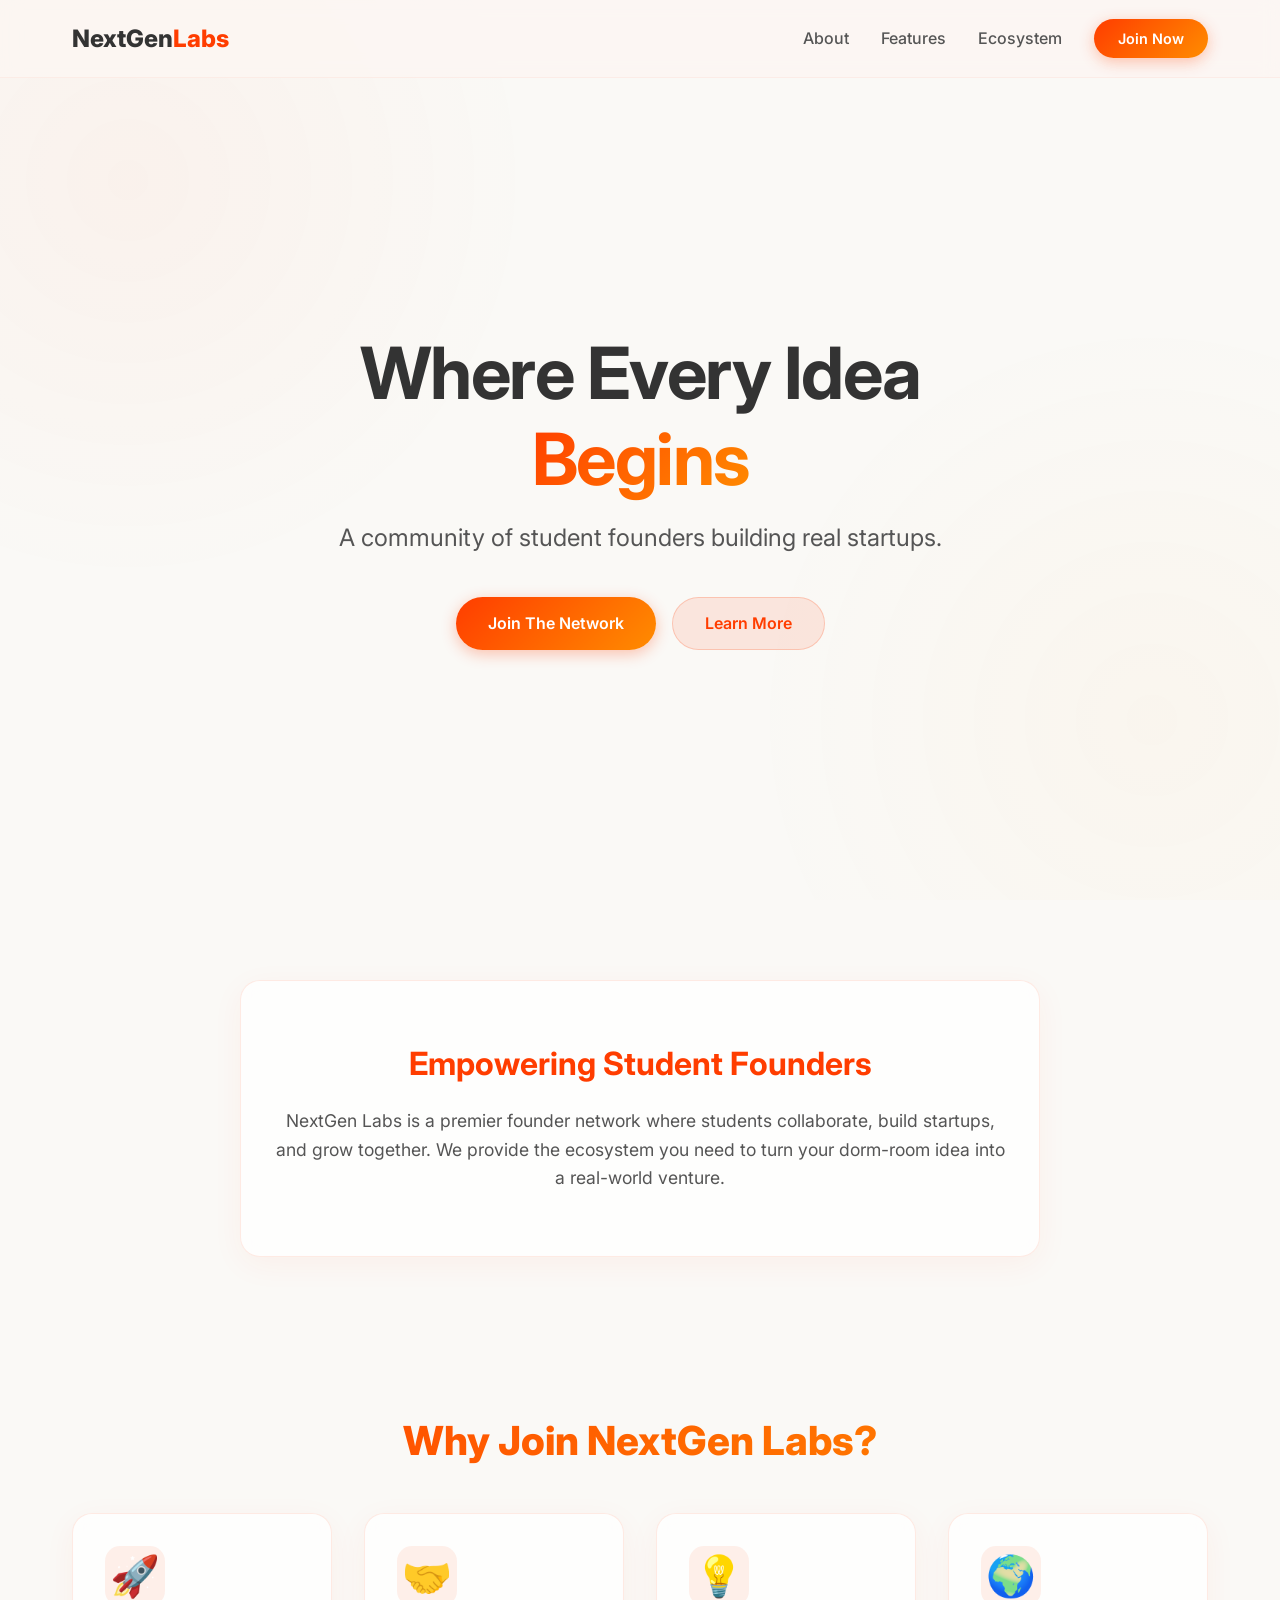
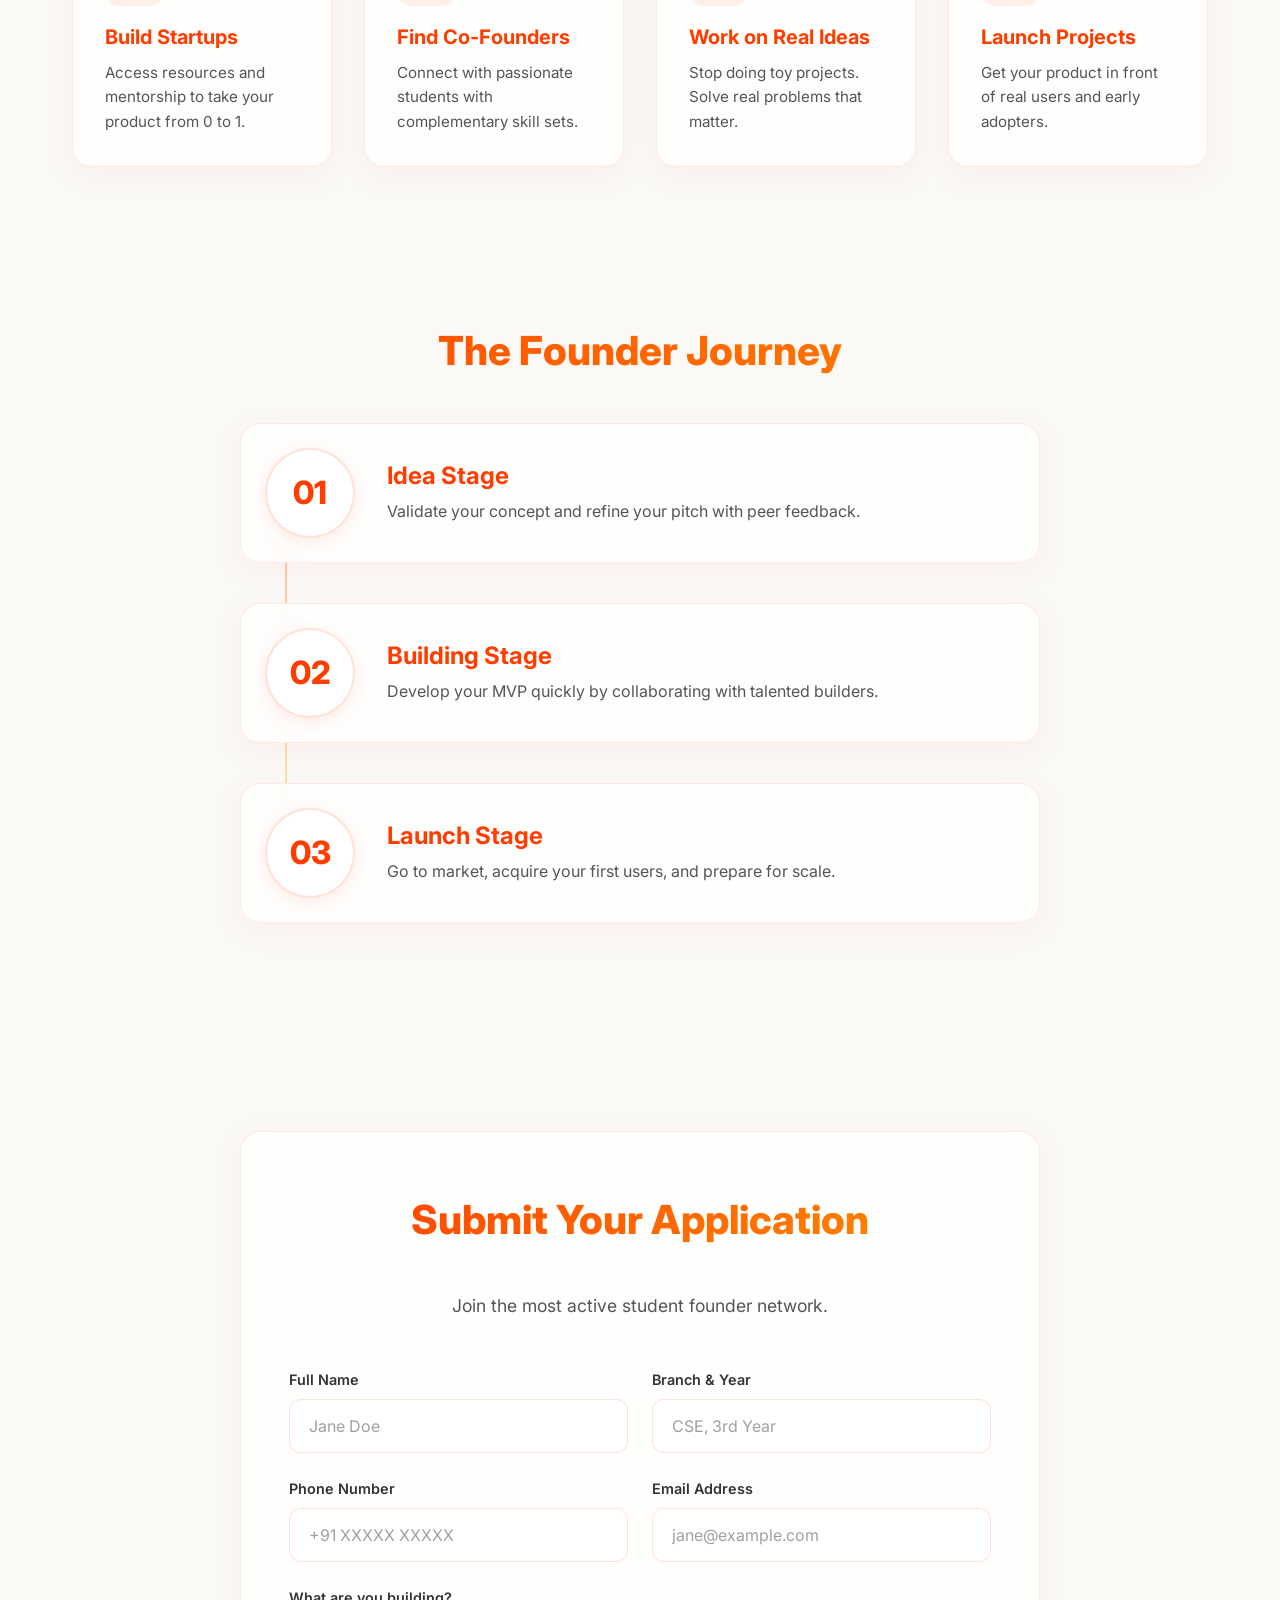
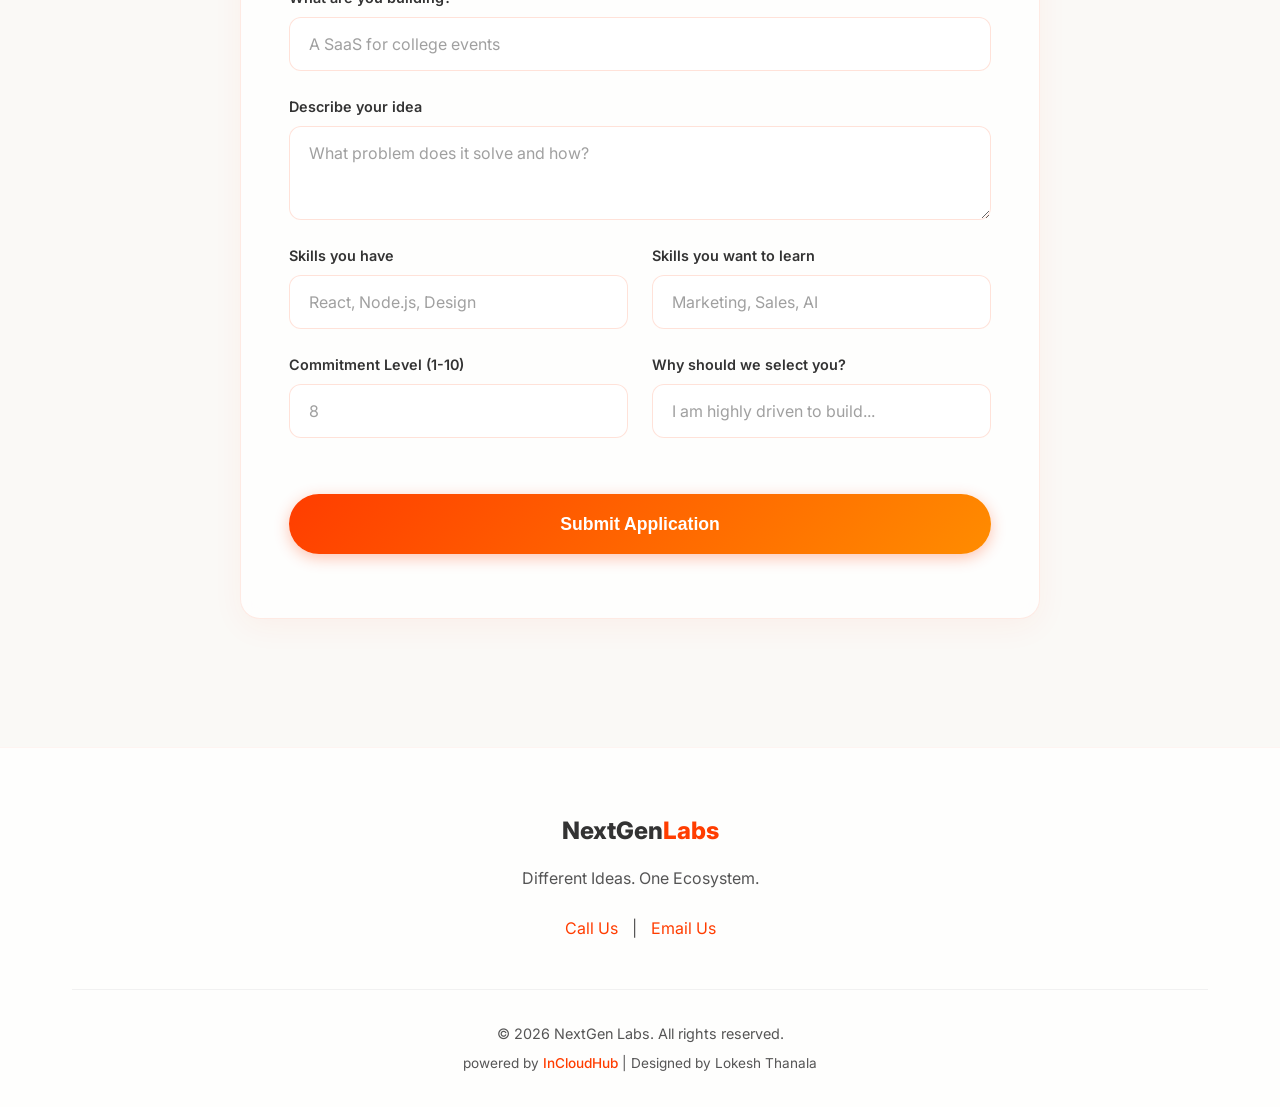
==== index.html @ 1592c70d "Initial commit of NextGen Labs" ====
<!DOCTYPE html>
<html lang="en">

<head>
    <meta charset="UTF-8">
    <meta name="viewport" content="width=device-width, initial-scale=1.0">
    <title>NextGen Labs | Where Every Idea Begins</title>
    <meta name="description" content="A community of student founders building real startups.">
    <link rel="preconnect" href="https://fonts.googleapis.com">
    <link rel="preconnect" href="https://fonts.gstatic.com" crossorigin>
    <link href="https://fonts.googleapis.com/css2?family=Inter:wght@400;500;600;700;800&display=swap" rel="stylesheet">
    <link rel="stylesheet" href="style.css">
</head>

<body>
    <!-- Navbar -->
    <nav class="navbar">
        <div class="nav-content">
            <a href="#" class="logo">NextGen<span>Labs</span></a>
            <div class="nav-links">
                <a href="#about">About</a>
                <a href="#features">Features</a>
                <a href="#ecosystem">Ecosystem</a>
                <a href="#join" class="btn-primary small">Join Now</a>
            </div>
        </div>
    </nav>

    <!-- Hero Section -->
    <section class="hero" id="home">
        <div class="hero-content">
            <h1 class="fade-in-up">Where Every Idea <span>Begins</span></h1>
            <p class="tagline fade-in-up delay-1">A community of student founders building real startups.</p>
            <div class="hero-cta fade-in-up delay-2">
                <a href="#join" class="btn-primary glow-effect">Join The Network</a>
                <a href="#about" class="btn-secondary">Learn More</a>
            </div>
        </div>
        <div class="hero-background"></div>
    </section>

    <!-- About Section -->
    <section class="about" id="about">
        <div class="container">
            <div class="about-card glass-card fade-in-up">
                <h2>Empowering Student Founders</h2>
                <p>NextGen Labs is a premier founder network where students collaborate, build startups, and grow
                    together. We provide the ecosystem you need to turn your dorm-room idea into a real-world venture.
                </p>
            </div>
        </div>
    </section>

    <!-- Features Section -->
    <section class="features" id="features">
        <div class="container">
            <h2 class="section-title">Why Join NextGen Labs?</h2>
            <div class="features-grid">
                <div class="feature-card glass-card hover-glow">
                    <div class="icon">🚀</div>
                    <h3>Build Startups</h3>
                    <p>Access resources and mentorship to take your product from 0 to 1.</p>
                </div>
                <div class="feature-card glass-card hover-glow">
                    <div class="icon">🤝</div>
                    <h3>Find Co-Founders</h3>
                    <p>Connect with passionate students with complementary skill sets.</p>
                </div>
                <div class="feature-card glass-card hover-glow">
                    <div class="icon">💡</div>
                    <h3>Work on Real Ideas</h3>
                    <p>Stop doing toy projects. Solve real problems that matter.</p>
                </div>
                <div class="feature-card glass-card hover-glow">
                    <div class="icon">🌍</div>
                    <h3>Launch Projects</h3>
                    <p>Get your product in front of real users and early adopters.</p>
                </div>
            </div>
        </div>
    </section>

    <!-- Ecosystem Section -->
    <section class="ecosystem" id="ecosystem">
        <div class="container">
            <h2 class="section-title">The Founder Journey</h2>
            <div class="timeline">
                <div class="stage glass-card">
                    <div class="stage-number">01</div>
                    <div class="stage-content">
                        <h3>Idea Stage</h3>
                        <p>Validate your concept and refine your pitch with peer feedback.</p>
                    </div>
                </div>
                <div class="stage glass-card">
                    <div class="stage-number">02</div>
                    <div class="stage-content">
                        <h3>Building Stage</h3>
                        <p>Develop your MVP quickly by collaborating with talented builders.</p>
                    </div>
                </div>
                <div class="stage glass-card">
                    <div class="stage-number">03</div>
                    <div class="stage-content">
                        <h3>Launch Stage</h3>
                        <p>Go to market, acquire your first users, and prepare for scale.</p>
                    </div>
                </div>
                <div class="timeline-line"></div>
            </div>
        </div>
    </section>

    <!-- Join Section -->
    <section class="join" id="join">
        <div class="container">
            <div class="form-container glass-card">
                <h2 class="section-title text-center">Submit Your Application</h2>
                <p class="text-center form-subtitle">Join the most active student founder network.</p>

                <form id="joinForm" class="join-form">
                    <div class="form-group grid-2">
                        <div class="input-wrapper">
                            <label for="fullName">Full Name</label>
                            <input type="text" id="fullName" name="fullName" required placeholder="Jane Doe">
                        </div>
                        <div class="input-wrapper">
                            <label for="branchYear">Branch & Year</label>
                            <input type="text" id="branchYear" name="branchYear" required placeholder="CSE, 3rd Year">
                        </div>
                    </div>

                    <div class="form-group grid-2">
                        <div class="input-wrapper">
                            <label for="phone">Phone Number</label>
                            <input type="tel" id="phone" name="phone" required placeholder="+91 XXXXX XXXXX">
                        </div>
                        <div class="input-wrapper">
                            <label for="email">Email Address</label>
                            <input type="email" id="email" name="email" required placeholder="jane@example.com">
                        </div>
                    </div>

                    <div class="form-group">
                        <div class="input-wrapper">
                            <label for="building">What are you building?</label>
                            <input type="text" id="building" name="building" required
                                placeholder="A SaaS for college events">
                        </div>
                    </div>

                    <div class="form-group">
                        <div class="input-wrapper">
                            <label for="ideaDesc">Describe your idea</label>
                            <textarea id="ideaDesc" name="ideaDesc" rows="3" required
                                placeholder="What problem does it solve and how?"></textarea>
                        </div>
                    </div>

                    <div class="form-group grid-2">
                        <div class="input-wrapper">
                            <label for="skillsHas">Skills you have</label>
                            <input type="text" id="skillsHas" name="skillsHas" required
                                placeholder="React, Node.js, Design">
                        </div>
                        <div class="input-wrapper">
                            <label for="skillsWant">Skills you want to learn</label>
                            <input type="text" id="skillsWant" name="skillsWant" required
                                placeholder="Marketing, Sales, AI">
                        </div>
                    </div>

                    <div class="form-group grid-2">
                        <div class="input-wrapper">
                            <label for="commitment">Commitment Level (1-10)</label>
                            <input type="number" id="commitment" name="commitment" min="1" max="10" required
                                placeholder="8">
                        </div>
                        <div class="input-wrapper">
                            <label for="whySelect">Why should we select you?</label>
                            <input type="text" id="whySelect" name="whySelect" required
                                placeholder="I am highly driven to build...">
                        </div>
                    </div>

                    <div class="form-submit">
                        <button type="submit" class="btn-primary submit-btn glow-effect" id="submitBtn">
                            <span class="btn-text">Submit Application</span>
                            <span class="btn-loader" style="display: none;"></span>
                        </button>
                        <div id="formMessage" class="form-message"></div>
                    </div>
                </form>
            </div>
        </div>
    </section>

    <!-- Footer -->
    <footer>
        <div class="container text-center">
            <a href="#" class="logo footer-logo">NextGen<span>Labs</span></a>
            <p>Different Ideas. One Ecosystem.</p>
            <div class="footer-contact" style="margin-top: 1.5rem; color: var(--text-light);">
                <p><a href="tel:+919100280705" style="color: var(--primary); margin-right: 10px;">Call Us</a> | <a
                        href="mailto:thanalalokesh5@gmail.com" style="color: var(--primary); margin-left: 10px;">Email
                        Us</a></p>
            </div>
            <div class="footer-bottom">
                <p>&copy; 2026 NextGen Labs. All rights reserved.</p>
                <p style="margin-top: 0.5rem; font-size: 0.85rem;">powered by <a href="https://incloudhub.vercel.app"
                        target="_blank" style="color: var(--primary); font-weight: 500;">InCloudHub</a> | Designed by
                    Lokesh Thanala</p>
            </div>
        </div>
    </footer>

    <script src="script.js"></script>
</body>

</html>
---- style.css ----
:root {
    --primary: #FF3D00;
    --secondary: #FF8C00;
    --accent: #FFC107;
    --bg-color: #FAF9F6;
    /* Warm white */
    --text-main: #FF3D00;
    --text-dark: #333333;
    --text-light: #555555;
    --white: #ffffff;
    --glass-bg: rgba(255, 255, 255, 0.75);
    --glass-border: rgba(255, 61, 0, 0.1);
    --glass-shadow: 0 8px 32px 0 rgba(255, 61, 0, 0.05);
}

* {
    margin: 0;
    padding: 0;
    box-sizing: border-box;
}

html {
    scroll-behavior: smooth;
    font-family: 'Inter', sans-serif;
}

body {
    background-color: var(--bg-color);
    color: var(--text-dark);
    line-height: 1.6;
    overflow-x: hidden;
}

/* Background gradient overlays for milky modern feel */
body::before {
    content: '';
    position: fixed;
    top: 0;
    left: 0;
    width: 100vw;
    height: 100vh;
    background: radial-gradient(circle at 10% 20%, rgba(255, 61, 0, 0.04), transparent 30%),
        radial-gradient(circle at 90% 80%, rgba(255, 140, 0, 0.03), transparent 30%);
    z-index: -1;
    pointer-events: none;
}

.container {
    max-width: 1200px;
    margin: 0 auto;
    padding: 0 2rem;
}

h1,
h2,
h3,
h4 {
    color: var(--text-main);
    line-height: 1.2;
}

a {
    text-decoration: none;
    color: inherit;
    transition: color 0.3s ease;
}

/* Typography elements */
.section-title {
    font-size: 2.5rem;
    font-weight: 800;
    margin-bottom: 3rem;
    text-align: center;
    background: linear-gradient(135deg, var(--primary), var(--secondary));
    -webkit-background-clip: text;
    background-clip: text;
    -webkit-text-fill-color: transparent;
}

.text-center {
    text-align: center;
}

/* Buttons */
.btn-primary,
.btn-secondary {
    display: inline-flex;
    align-items: center;
    justify-content: center;
    padding: 0.8rem 2rem;
    border-radius: 50px;
    font-weight: 600;
    font-size: 1rem;
    cursor: pointer;
    transition: all 0.3s ease;
    border: none;
}

.btn-primary {
    background: linear-gradient(135deg, var(--primary), var(--secondary));
    color: var(--white);
    box-shadow: 0 4px 15px rgba(255, 61, 0, 0.3);
}

.btn-primary:hover {
    transform: translateY(-2px);
    box-shadow: 0 6px 20px rgba(255, 61, 0, 0.4);
    color: var(--white);
}

.btn-secondary {
    background: rgba(255, 61, 0, 0.1);
    color: var(--primary);
    border: 1px solid rgba(255, 61, 0, 0.2);
}

.btn-secondary:hover {
    background: rgba(255, 61, 0, 0.15);
    transform: translateY(-2px);
}

.btn-primary.small {
    padding: 0.5rem 1.5rem;
    font-size: 0.9rem;
}

/* Accent Glow Effect */
.glow-effect {
    position: relative;
    z-index: 1;
}

.glow-effect::after {
    content: '';
    position: absolute;
    top: -2px;
    left: -2px;
    right: -2px;
    bottom: -2px;
    background: linear-gradient(45deg, var(--primary), var(--secondary), var(--accent), var(--primary));
    z-index: -1;
    border-radius: 54px;
    background-size: 300%;
    opacity: 0;
    transition: opacity 0.3s ease;
}

.glow-effect:hover::after {
    opacity: 0.8;
    animation: glowAnim 4s linear infinite;
}

@keyframes glowAnim {
    0% {
        background-position: 0 0;
    }

    50% {
        background-position: 300% 0;
    }

    100% {
        background-position: 0 0;
    }
}

/* Glass Card styling */
.glass-card {
    background: var(--glass-bg);
    backdrop-filter: blur(10px);
    -webkit-backdrop-filter: blur(10px);
    border: 1px solid var(--glass-border);
    border-radius: 20px;
    padding: 2rem;
    box-shadow: var(--glass-shadow);
}

.hover-glow {
    transition: all 0.3s ease;
}

.hover-glow:hover {
    transform: translateY(-5px);
    box-shadow: 0 15px 35px rgba(255, 61, 0, 0.12);
    border-color: rgba(255, 61, 0, 0.3);
}

/* Navbar */
.navbar {
    position: fixed;
    top: 0;
    width: 100%;
    z-index: 1000;
    background: rgba(252, 246, 242, 0.85);
    backdrop-filter: blur(10px);
    border-bottom: 1px solid rgba(255, 61, 0, 0.05);
    transition: all 0.3s ease;
}

.navbar.scrolled {
    box-shadow: 0 4px 20px rgba(0, 0, 0, 0.05);
    padding: 0.5rem 0;
}

.nav-content {
    max-width: 1200px;
    margin: 0 auto;
    padding: 1.2rem 2rem;
    display: flex;
    justify-content: space-between;
    align-items: center;
}

.logo {
    font-size: 1.5rem;
    font-weight: 800;
    color: var(--text-dark);
}

.logo span {
    color: var(--primary);
}

.nav-links {
    display: flex;
    gap: 2rem;
    align-items: center;
}

.nav-links a:not(.btn-primary) {
    font-weight: 500;
    color: var(--text-light);
}

.nav-links a:not(.btn-primary):hover {
    color: var(--primary);
}

/* Hero Section */
.hero {
    min-height: 100vh;
    display: flex;
    align-items: center;
    justify-content: center;
    text-align: center;
    padding-top: 80px;
    position: relative;
    overflow: hidden;
}

.hero-content {
    max-width: 800px;
    padding: 0 2rem;
    z-index: 2;
}

.hero h1 {
    font-size: 4.5rem;
    letter-spacing: -1.5px;
    margin-bottom: 1rem;
    color: var(--text-dark);
}

.hero h1 span {
    background: linear-gradient(135deg, var(--primary), var(--secondary));
    -webkit-background-clip: text;
    background-clip: text;
    -webkit-text-fill-color: transparent;
}

.tagline {
    font-size: 1.5rem;
    color: var(--text-light);
    margin-bottom: 2.5rem;
}

.hero-cta {
    display: flex;
    gap: 1rem;
    justify-content: center;
}

/* About Section */
.about {
    padding: 5rem 0;
}

.about-card {
    text-align: center;
    max-width: 800px;
    margin: 0 auto;
    padding: 4rem 2rem;
}

.about-card h2 {
    font-size: 2rem;
    margin-bottom: 1.5rem;
}

.about-card p {
    font-size: 1.1rem;
    color: var(--text-light);
}

/* Features Section */
.features {
    padding: 5rem 0;
}

.features-grid {
    display: grid;
    grid-template-columns: repeat(auto-fit, minmax(260px, 1fr));
    gap: 2rem;
}

.feature-card {
    text-align: left;
}

.feature-card .icon {
    font-size: 2.5rem;
    margin-bottom: 1.2rem;
    display: inline-flex;
    align-items: center;
    justify-content: center;
    width: 60px;
    height: 60px;
    background: rgba(255, 61, 0, 0.08);
    border-radius: 15px;
    color: var(--primary);
}

.feature-card h3 {
    font-size: 1.25rem;
    margin-bottom: 0.75rem;
}

.feature-card p {
    color: var(--text-light);
    font-size: 0.95rem;
}

/* Ecosystem Section */
.ecosystem {
    padding: 5rem 0;
    position: relative;
}

.timeline {
    position: relative;
    max-width: 800px;
    margin: 0 auto;
    display: flex;
    flex-direction: column;
    gap: 2.5rem;
}

.timeline-line {
    position: absolute;
    left: 45px;
    top: 50px;
    bottom: 50px;
    width: 2px;
    background: linear-gradient(to bottom, var(--primary), var(--accent));
    z-index: -1;
    opacity: 0.3;
}

.stage {
    display: flex;
    gap: 2rem;
    align-items: center;
    padding: 1.5rem;
    width: 100%;
}

.stage-number {
    font-size: 2rem;
    font-weight: 800;
    color: var(--primary);
    background: var(--white);
    width: 90px;
    height: 90px;
    display: flex;
    align-items: center;
    justify-content: center;
    border-radius: 50%;
    box-shadow: 0 4px 15px rgba(255, 61, 0, 0.1);
    flex-shrink: 0;
    border: 2px solid rgba(255, 61, 0, 0.15);
}

.stage-content h3 {
    font-size: 1.5rem;
    margin-bottom: 0.5rem;
}

.stage-content p {
    color: var(--text-light);
}

/* Join Section Form */
.join {
    padding: 8rem 0;
}

.form-container {
    max-width: 800px;
    margin: 0 auto;
    padding: 4rem 3rem !important;
}

.form-subtitle {
    color: var(--text-light);
    margin-bottom: 3rem;
    font-size: 1.1rem;
}

.join-form {
    display: flex;
    flex-direction: column;
    gap: 1.5rem;
}

.grid-2 {
    display: grid;
    grid-template-columns: 1fr 1fr;
    gap: 1.5rem;
}

.input-wrapper {
    display: flex;
    flex-direction: column;
    gap: 0.5rem;
}

label {
    font-size: 0.9rem;
    font-weight: 600;
    color: var(--text-dark);
}

input,
textarea {
    width: 100%;
    padding: 1rem 1.2rem;
    border: 1px solid rgba(255, 61, 0, 0.15);
    border-radius: 12px;
    background: rgba(255, 255, 255, 0.9);
    font-family: 'Inter', sans-serif;
    font-size: 1rem;
    transition: all 0.3s ease;
    color: var(--text-dark);
}

input:focus,
textarea:focus {
    outline: none;
    border-color: var(--primary);
    box-shadow: 0 0 0 3px rgba(255, 61, 0, 0.15);
    background: var(--white);
}

input::placeholder,
textarea::placeholder {
    color: #a0a0a0;
}

.form-submit {
    margin-top: 2rem;
    text-align: center;
}

.submit-btn {
    width: 100%;
    padding: 1.2rem;
    font-size: 1.1rem;
    position: relative;
    display: flex;
    justify-content: center;
    align-items: center;
}

.btn-loader {
    width: 20px;
    height: 20px;
    border: 3px solid rgba(255, 255, 255, 0.3);
    border-radius: 50%;
    border-top-color: white;
    animation: spin 1s ease-in-out infinite;
    position: absolute;
}

@keyframes spin {
    to {
        transform: rotate(360deg);
    }
}

.form-message {
    margin-top: 1.5rem;
    font-weight: 500;
    padding: 1rem;
    border-radius: 8px;
    display: none;
}

.form-message.success {
    display: block;
    background: rgba(46, 213, 115, 0.1);
    color: #2ed573;
    border: 1px solid rgba(46, 213, 115, 0.2);
}

.form-message.error {
    display: block;
    background: rgba(255, 71, 87, 0.1);
    color: #ff4757;
    border: 1px solid rgba(255, 71, 87, 0.2);
}

/* Footer */
footer {
    background: rgba(255, 255, 255, 0.8);
    padding: 4rem 0 2rem;
    border-top: 1px solid rgba(255, 61, 0, 0.05);
}

.footer-logo {
    display: block;
    margin-bottom: 1rem;
}

footer p {
    color: var(--text-light);
}

.footer-bottom {
    margin-top: 3rem;
    padding-top: 2rem;
    border-top: 1px solid rgba(0, 0, 0, 0.05);
    font-size: 0.9rem;
}

/* Animations */
.fade-in-up {
    animation: fadeInUp 0.8s ease forwards;
    opacity: 0;
    transform: translateY(20px);
}

.delay-1 {
    animation-delay: 0.2s;
}

.delay-2 {
    animation-delay: 0.4s;
}

@keyframes fadeInUp {
    to {
        opacity: 1;
        transform: translateY(0);
    }
}

/* Responsive adjustments */
@media (max-width: 768px) {
    .nav-links {
        display: none;
    }

    .hero h1 {
        font-size: 3rem;
    }

    .grid-2 {
        grid-template-columns: 1fr;
        gap: 1rem;
    }

    .form-container {
        padding: 2rem !important;
    }

    .stage {
        flex-direction: column;
        text-align: center;
        gap: 1rem;
    }

    .timeline-line {
        display: none;
    }
}
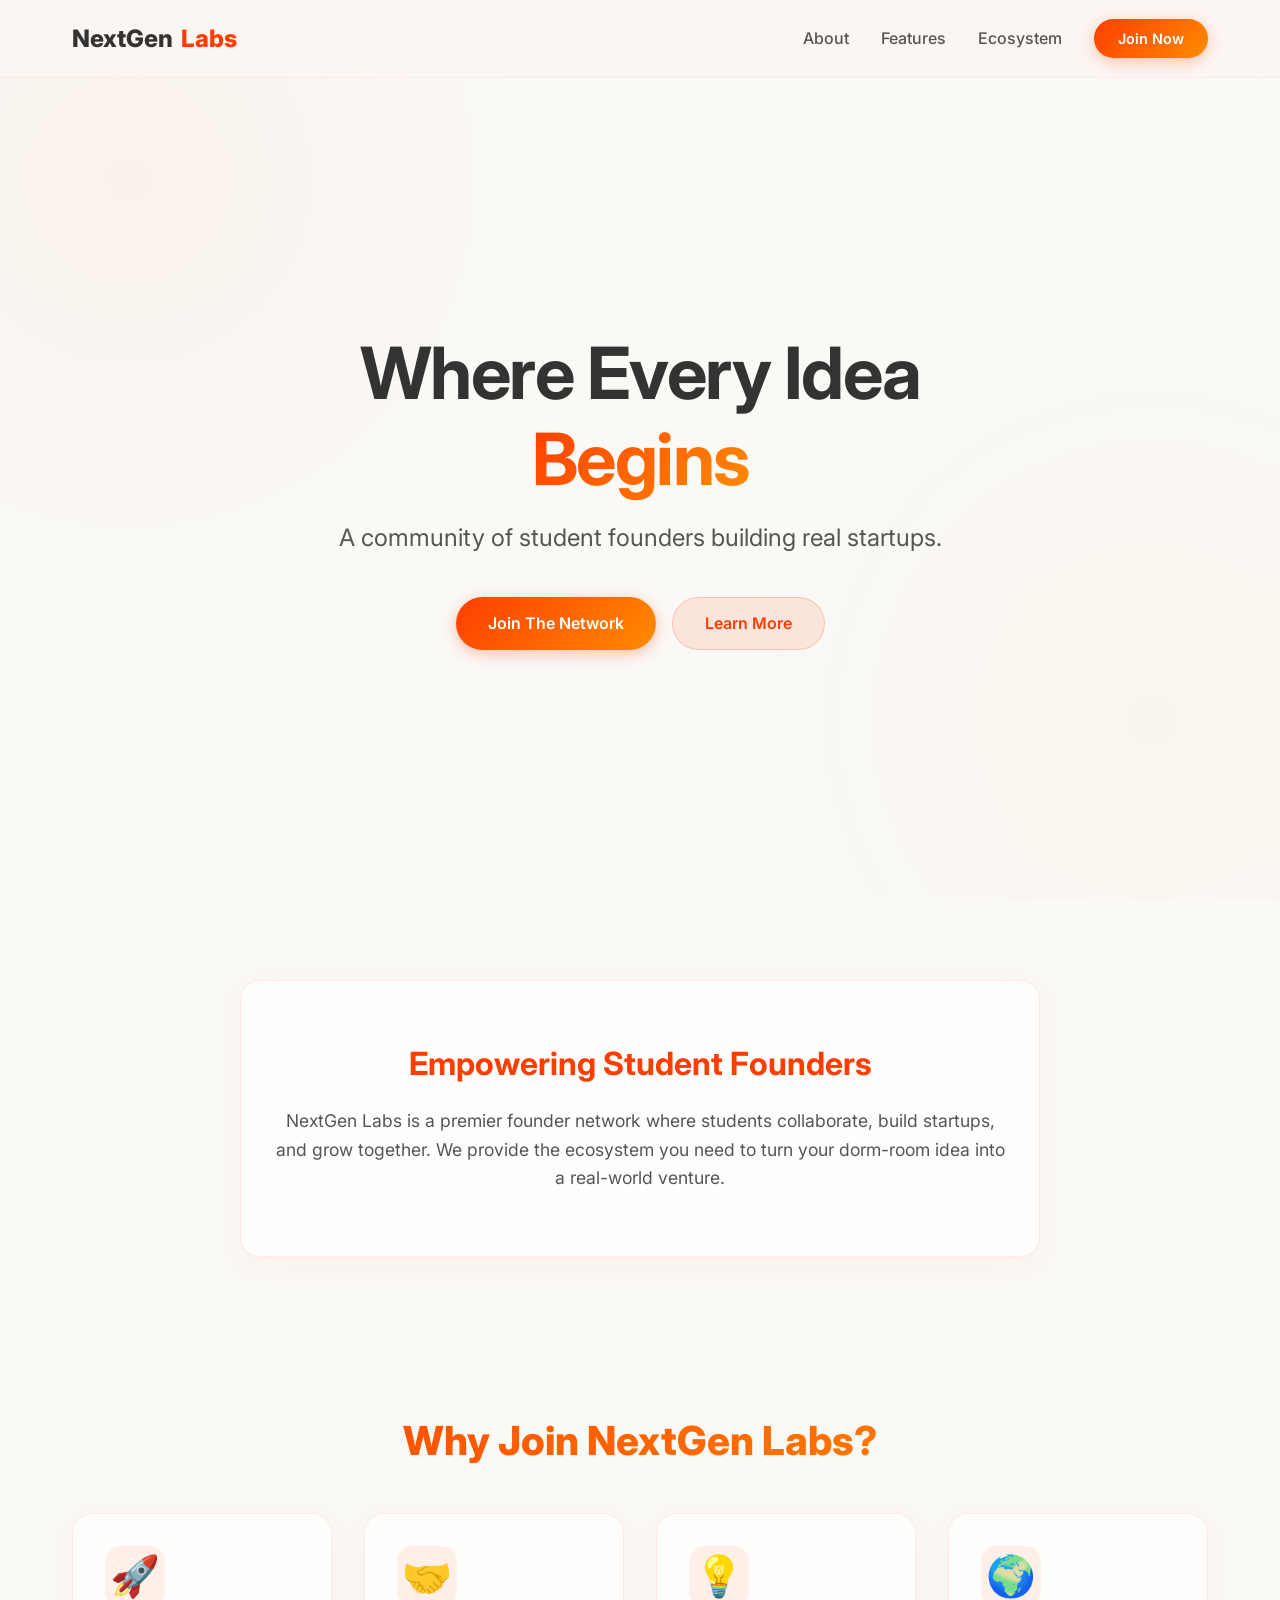
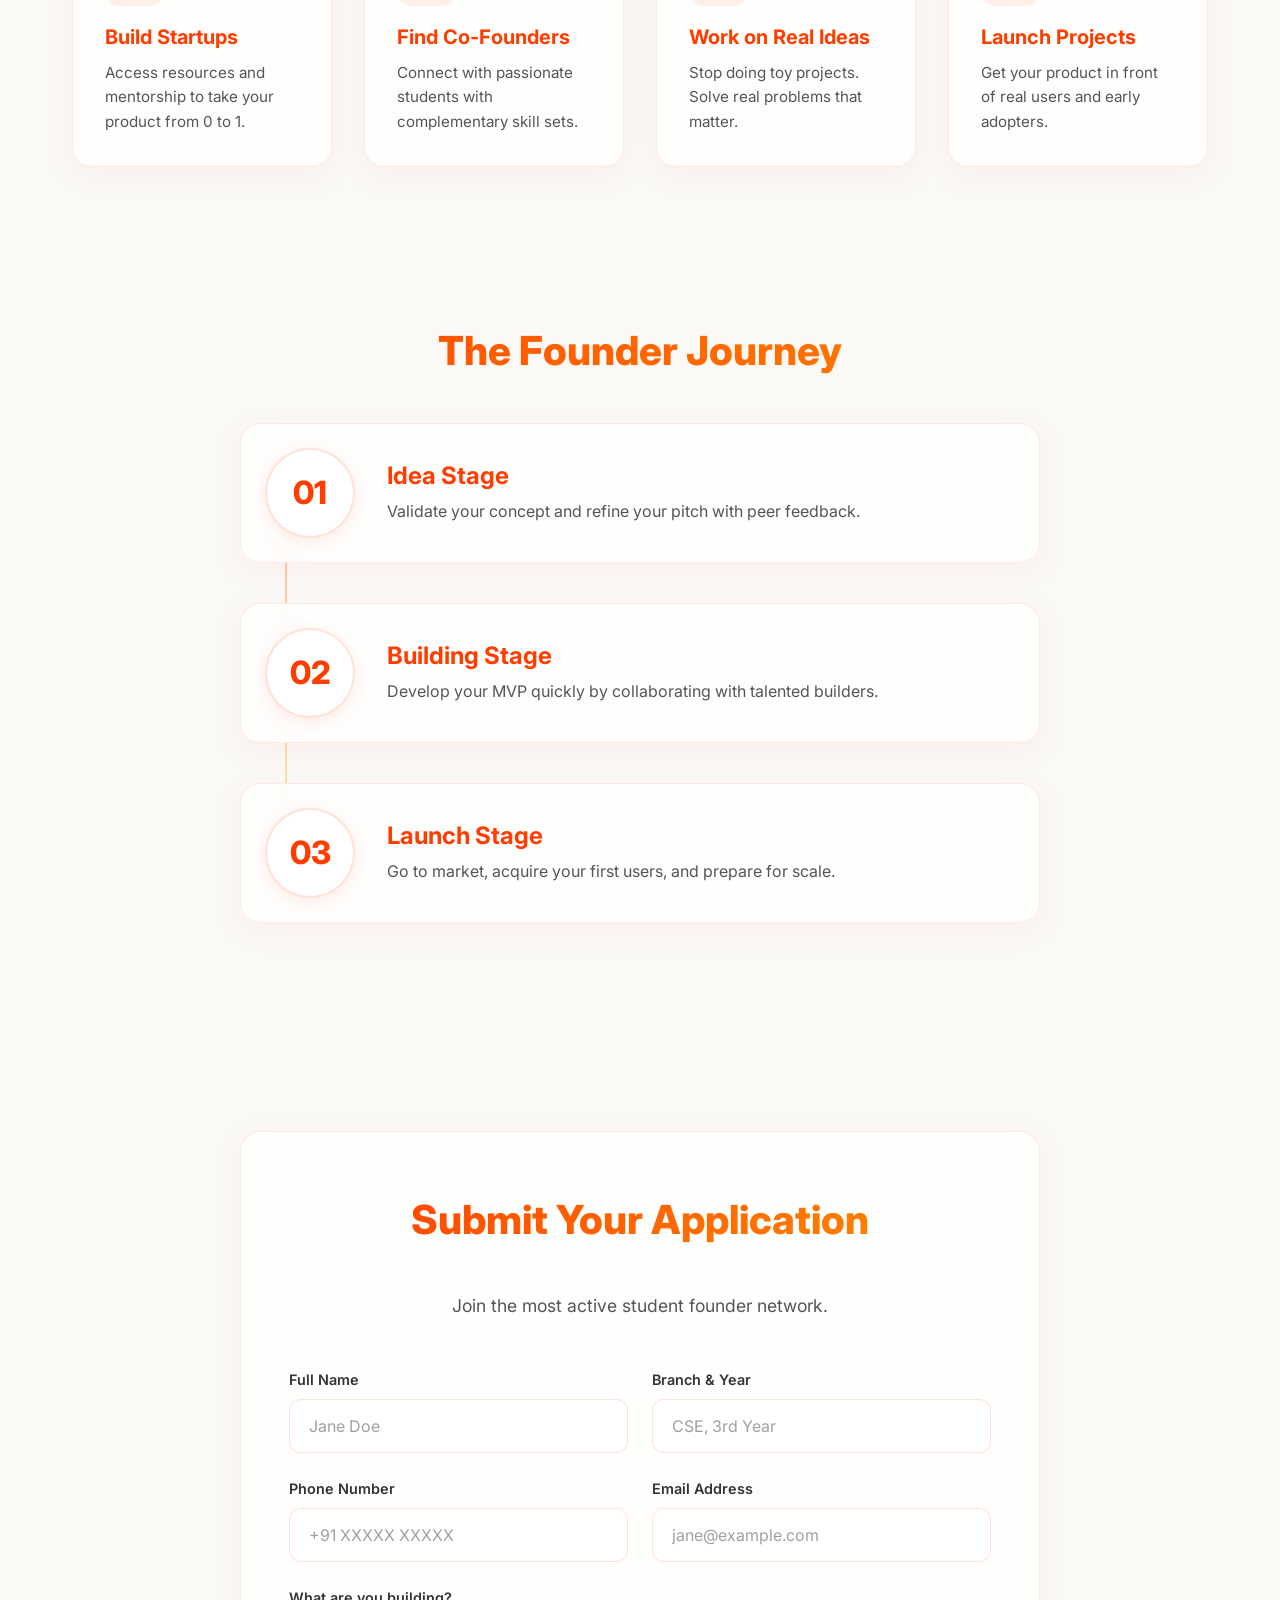
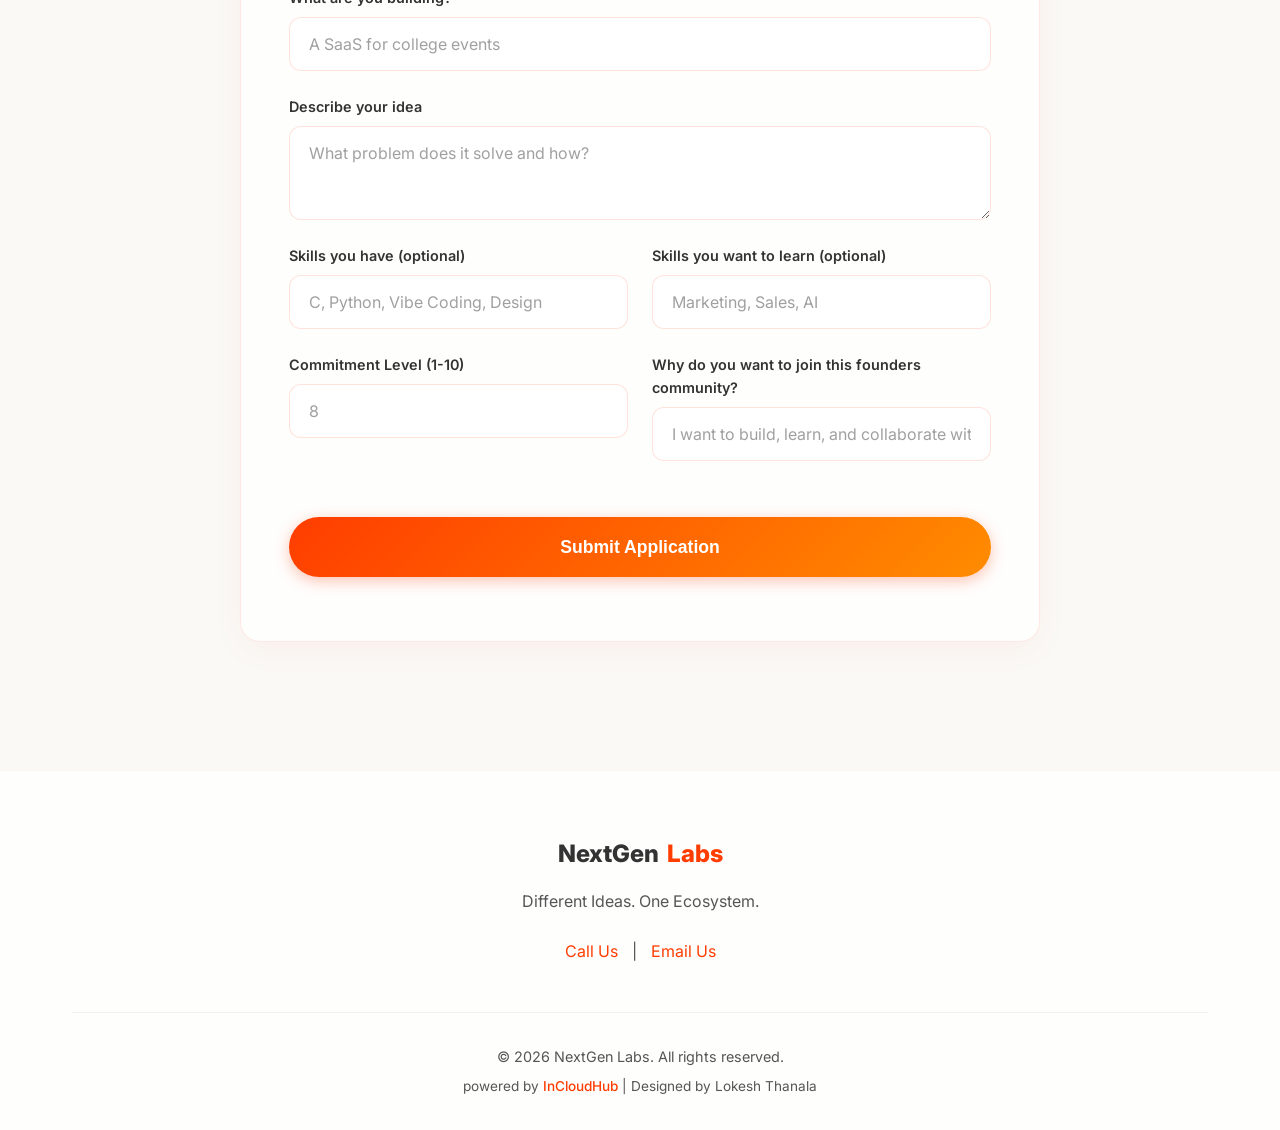
==== commit 434395a1: "Update form labels, make skills optional, and update placeholders" ====
--- a/index.html
+++ b/index.html
@@ -16,7 +16,9 @@
     <!-- Navbar -->
     <nav class="navbar">
         <div class="nav-content">
-            <a href="#" class="logo">NextGen<span>Labs</span></a>
+            <a href="#" class="logo">
+                NextGen<span>Labs</span>
+            </a>
             <div class="nav-links">
                 <a href="#about">About</a>
                 <a href="#features">Features</a>
@@ -28,6 +30,7 @@
 
     <!-- Hero Section -->
     <section class="hero" id="home">
+
         <div class="hero-content">
             <h1 class="fade-in-up">Where Every Idea <span>Begins</span></h1>
             <p class="tagline fade-in-up delay-1">A community of student founders building real startups.</p>
@@ -159,13 +162,13 @@
 
                     <div class="form-group grid-2">
                         <div class="input-wrapper">
-                            <label for="skillsHas">Skills you have</label>
-                            <input type="text" id="skillsHas" name="skillsHas" required
-                                placeholder="React, Node.js, Design">
-                        </div>
-                        <div class="input-wrapper">
-                            <label for="skillsWant">Skills you want to learn</label>
-                            <input type="text" id="skillsWant" name="skillsWant" required
+                            <label for="skillsHas">Skills you have (optional)</label>
+                            <input type="text" id="skillsHas" name="skillsHas"
+                                placeholder="C, Python, Vibe Coding, Design">
+                        </div>
+                        <div class="input-wrapper">
+                            <label for="skillsWant">Skills you want to learn (optional)</label>
+                            <input type="text" id="skillsWant" name="skillsWant"
                                 placeholder="Marketing, Sales, AI">
                         </div>
                     </div>
@@ -177,9 +180,9 @@
                                 placeholder="8">
                         </div>
                         <div class="input-wrapper">
-                            <label for="whySelect">Why should we select you?</label>
+                            <label for="whySelect">Why do you want to join this founders community?</label>
                             <input type="text" id="whySelect" name="whySelect" required
-                                placeholder="I am highly driven to build...">
+                                placeholder="I want to build, learn, and collaborate with other founders...">
                         </div>
                     </div>
 
@@ -198,7 +201,9 @@
     <!-- Footer -->
     <footer>
         <div class="container text-center">
-            <a href="#" class="logo footer-logo">NextGen<span>Labs</span></a>
+            <a href="#" class="logo footer-logo">
+                NextGen<span>Labs</span>
+            </a>
             <p>Different Ideas. One Ecosystem.</p>
             <div class="footer-contact" style="margin-top: 1.5rem; color: var(--text-light);">
                 <p><a href="tel:+919100280705" style="color: var(--primary); margin-right: 10px;">Call Us</a> | <a
--- a/style.css
+++ b/style.css
@@ -215,6 +215,9 @@
     font-size: 1.5rem;
     font-weight: 800;
     color: var(--text-dark);
+    display: inline-flex;
+    align-items: center;
+    gap: 0.5rem;
 }
 
 .logo span {
@@ -251,6 +254,7 @@
 .hero-content {
     max-width: 800px;
     padding: 0 2rem;
+    position: relative;
     z-index: 2;
 }
 
@@ -527,7 +531,7 @@
 }
 
 .footer-logo {
-    display: block;
+    display: inline-flex;
     margin-bottom: 1rem;
 }
 
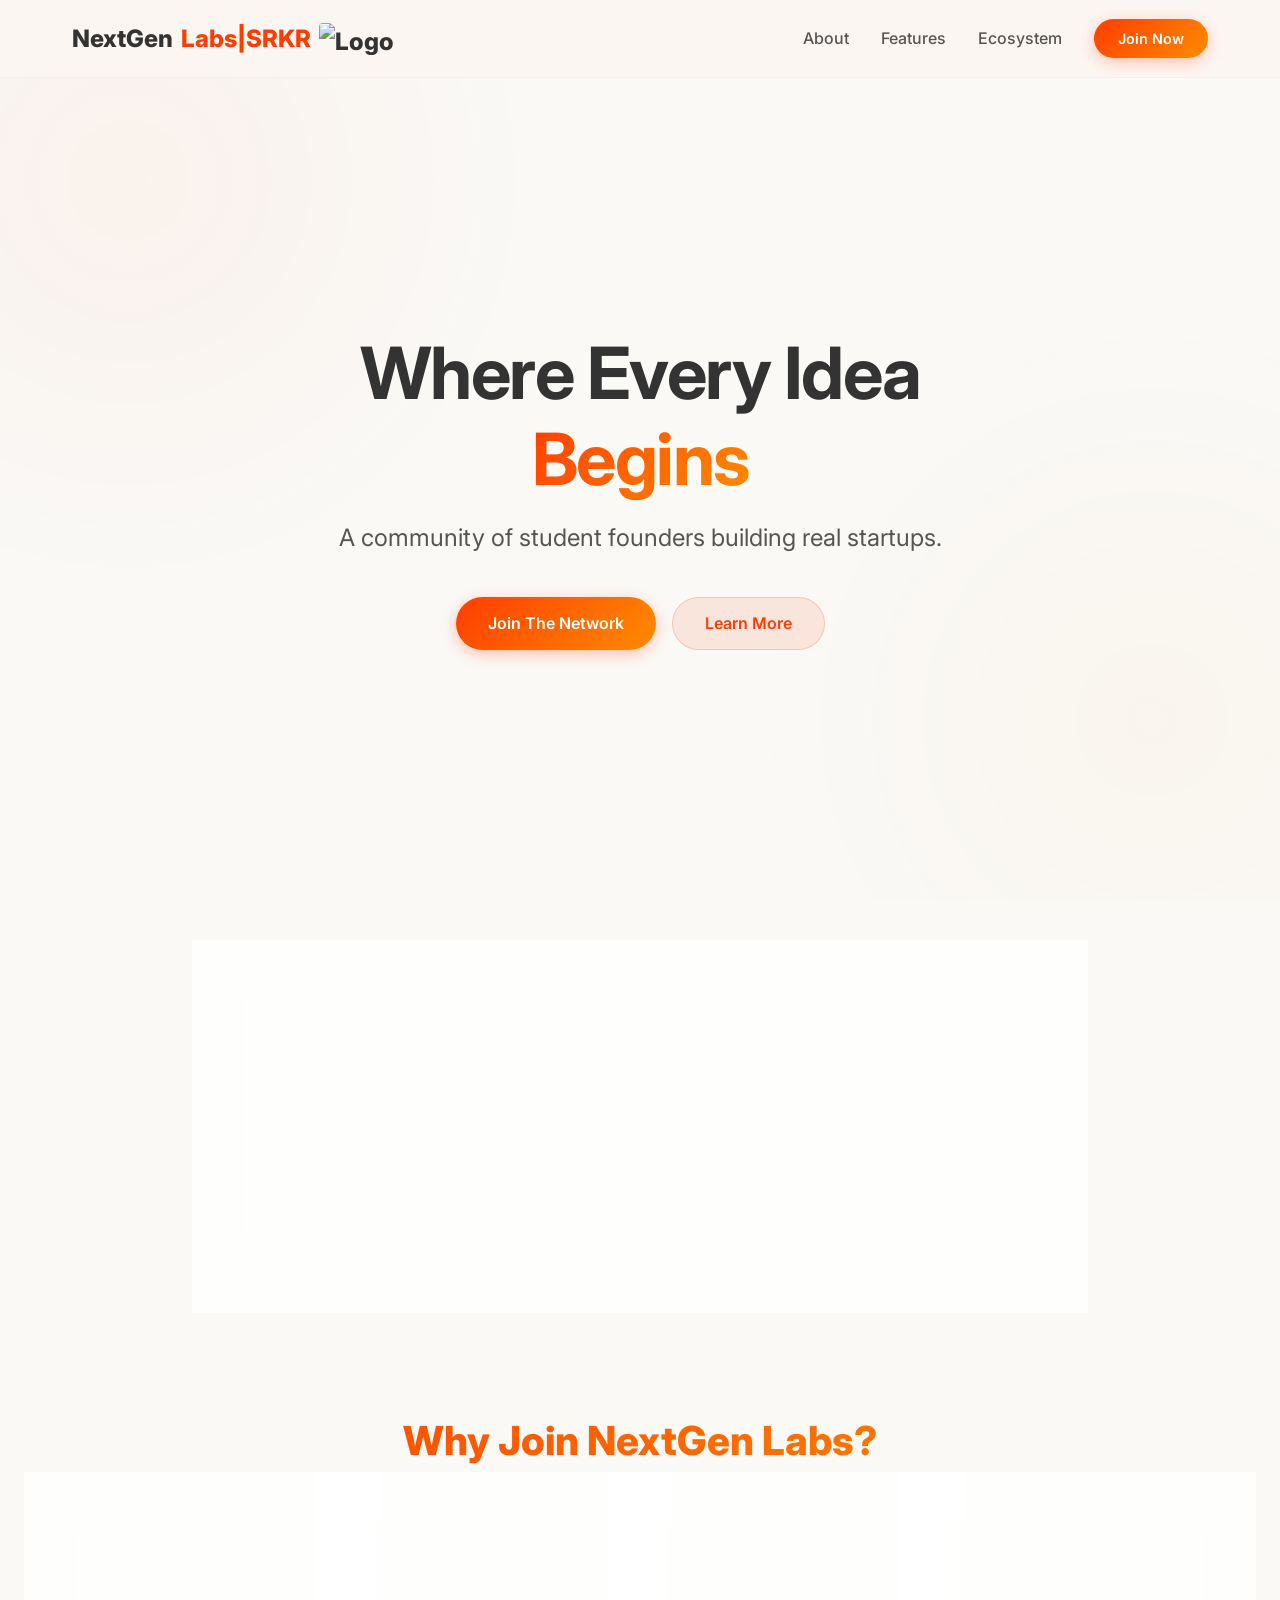
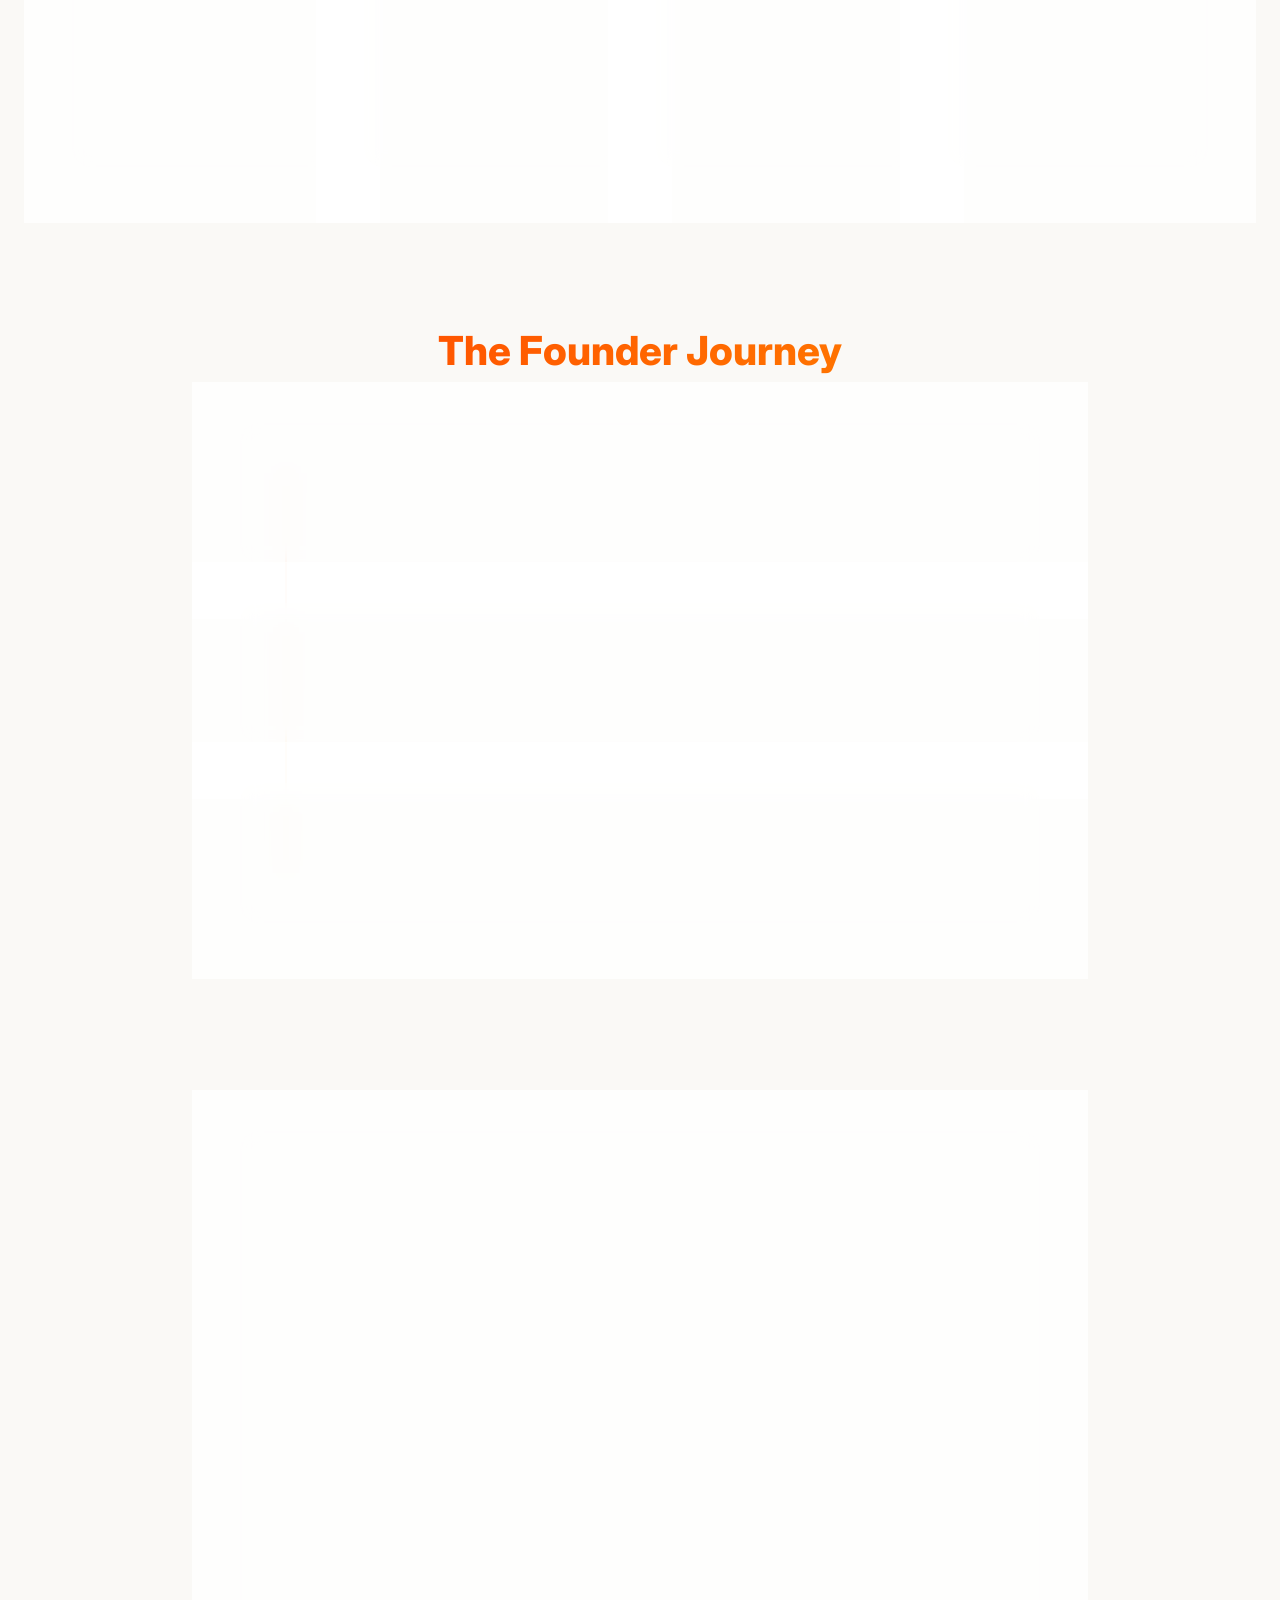
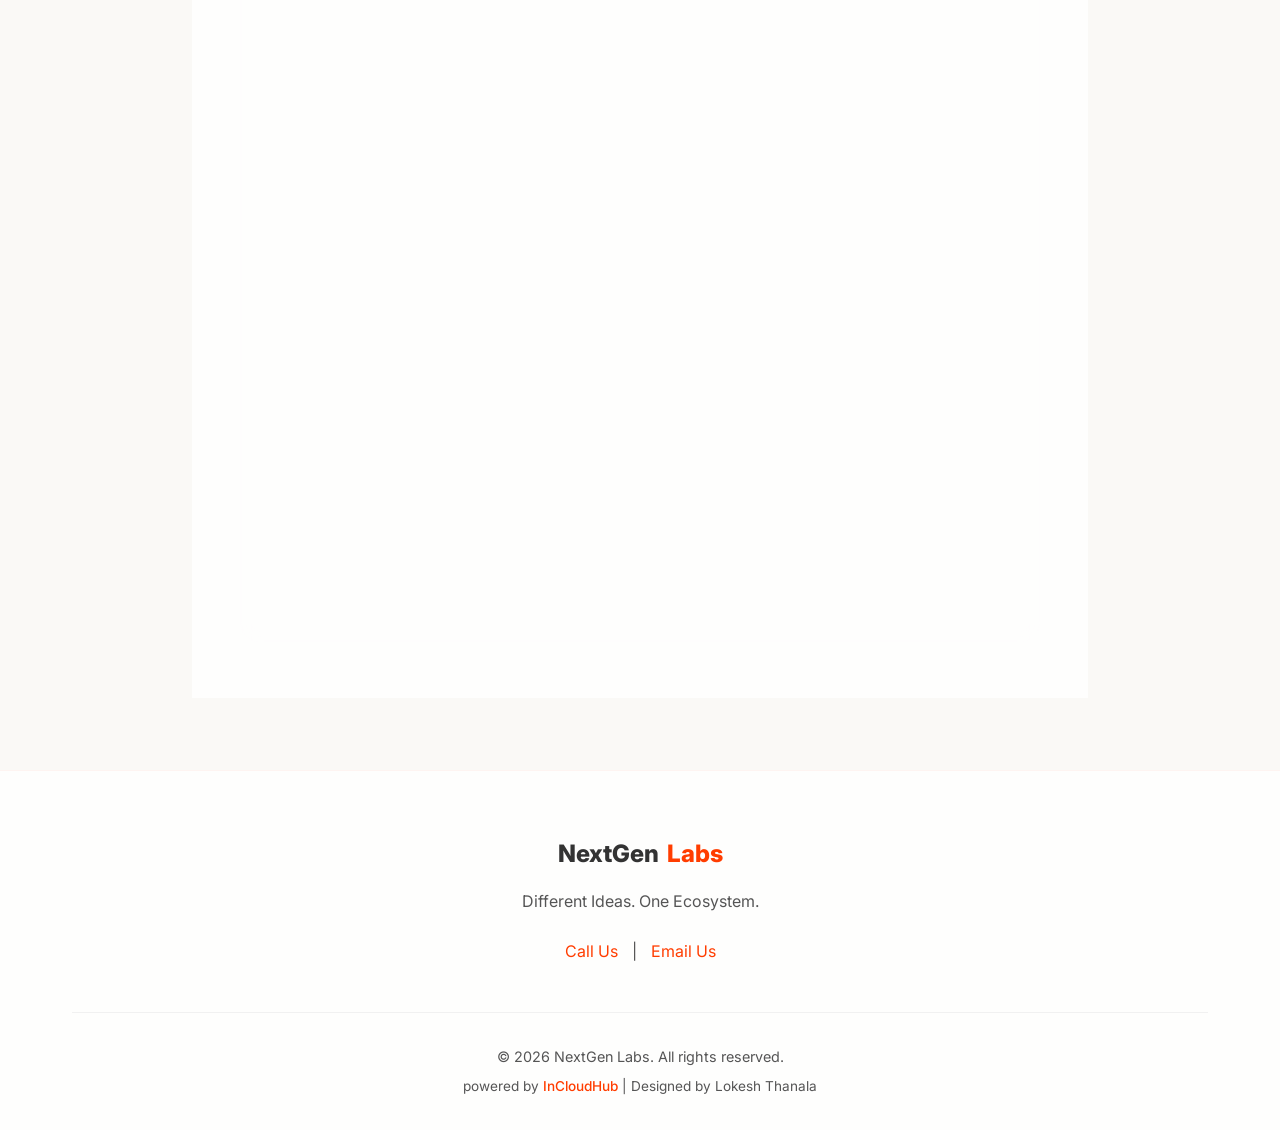
==== commit 5c3c277a: "Add background watermark, navbar logo, and update branding to NextGen Labs X SRKR" ====
--- a/index.html
+++ b/index.html
@@ -17,7 +17,8 @@
     <nav class="navbar">
         <div class="nav-content">
             <a href="#" class="logo">
-                NextGen<span>Labs</span>
+                NextGen<span>Labs|SRKR</span>
+                <img src="https://blogger.googleusercontent.com/img/b/R29vZ2xl/AVvXsEhHpPI6K9Ikj8QKDMCuVr9CroAl_lBmYaQuCKYYhf07SEupVHYzSPaY0MLljQfynBkbNbcL_SXceOlvGtPJHM5U3WoMV_ntBLAra0uUiXGZtg9IVf4QdvLiWs2wSpevPEmljxwdNooopo8Ro2pSsEzilNXuvaFGfh1iqzjQObyftd_n-Qax4TsbaRL3wH2R/s994/twologos.jpeg" alt="Logo" class="nav-logo-img">
             </a>
             <div class="nav-links">
                 <a href="#about">About</a>
@@ -168,8 +169,7 @@
                         </div>
                         <div class="input-wrapper">
                             <label for="skillsWant">Skills you want to learn (optional)</label>
-                            <input type="text" id="skillsWant" name="skillsWant"
-                                placeholder="Marketing, Sales, AI">
+                            <input type="text" id="skillsWant" name="skillsWant" placeholder="Marketing, Sales, AI">
                         </div>
                     </div>
 
--- a/style.css
+++ b/style.css
@@ -45,6 +45,23 @@
     pointer-events: none;
 }
 
+/* Watermark */
+body::after {
+    content: '';
+    position: fixed;
+    top: 0;
+    left: 0;
+    width: 100vw;
+    height: 100vh;
+    background-image: url('https://blogger.googleusercontent.com/img/b/R29vZ2xl/AVvXsEhHpPI6K9Ikj8QKDMCuVr9CroAl_lBmYaQuCKYYhf07SEupVHYzSPaY0MLljQfynBkbNbcL_SXceOlvGtPJHM5U3WoMV_ntBLAra0uUiXGZtg9IVf4QdvLiWs2wSpevPEmljxwdNooopo8Ro2pSsEzilNXuvaFGfh1iqzjQObyftd_n-Qax4TsbaRL3wH2R/s994/twologos.jpeg');
+    background-size: contain;
+    background-position: center;
+    background-repeat: no-repeat;
+    opacity: 0.15;
+    z-index: -2;
+    pointer-events: none;
+}
+
 .container {
     max-width: 1200px;
     margin: 0 auto;
@@ -224,6 +241,13 @@
     color: var(--primary);
 }
 
+.nav-logo-img {
+    height: 32px;
+    width: auto;
+    border-radius: 4px;
+    object-fit: contain;
+}
+
 .nav-links {
     display: flex;
     gap: 2rem;
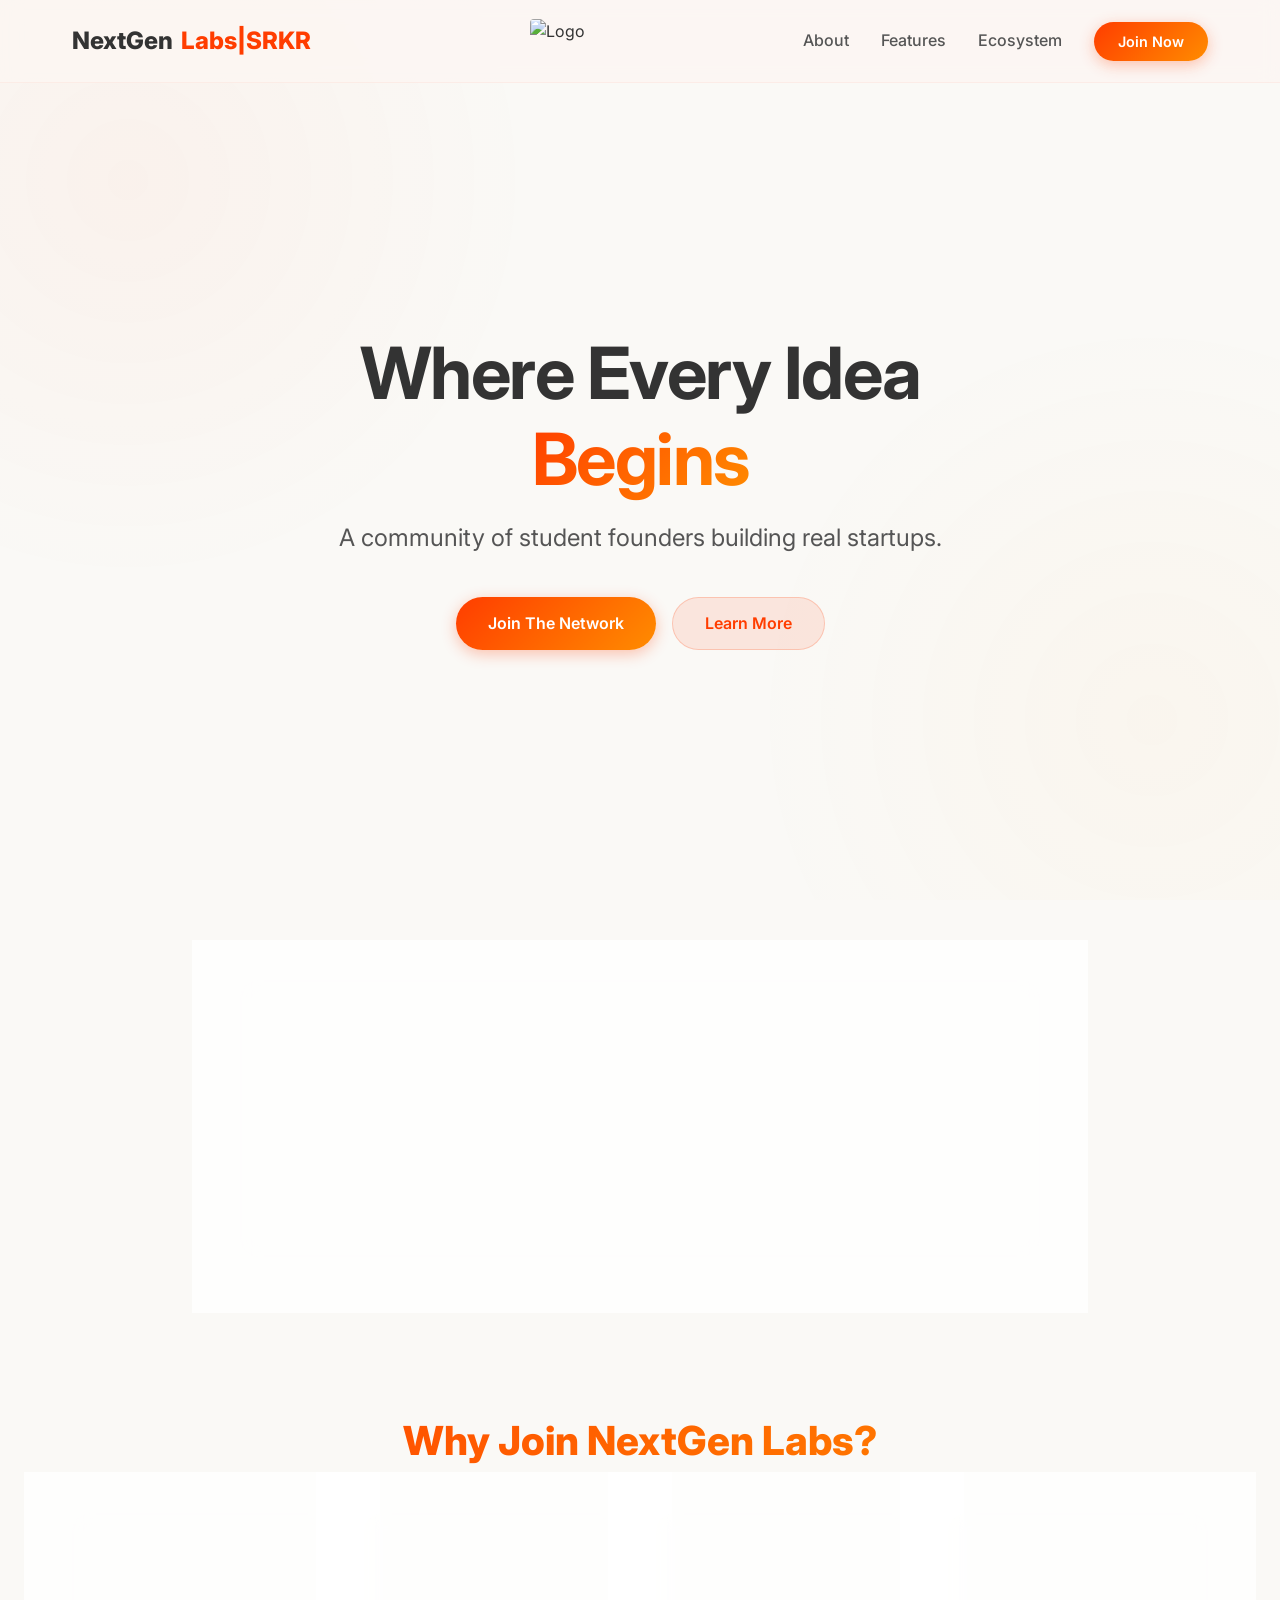
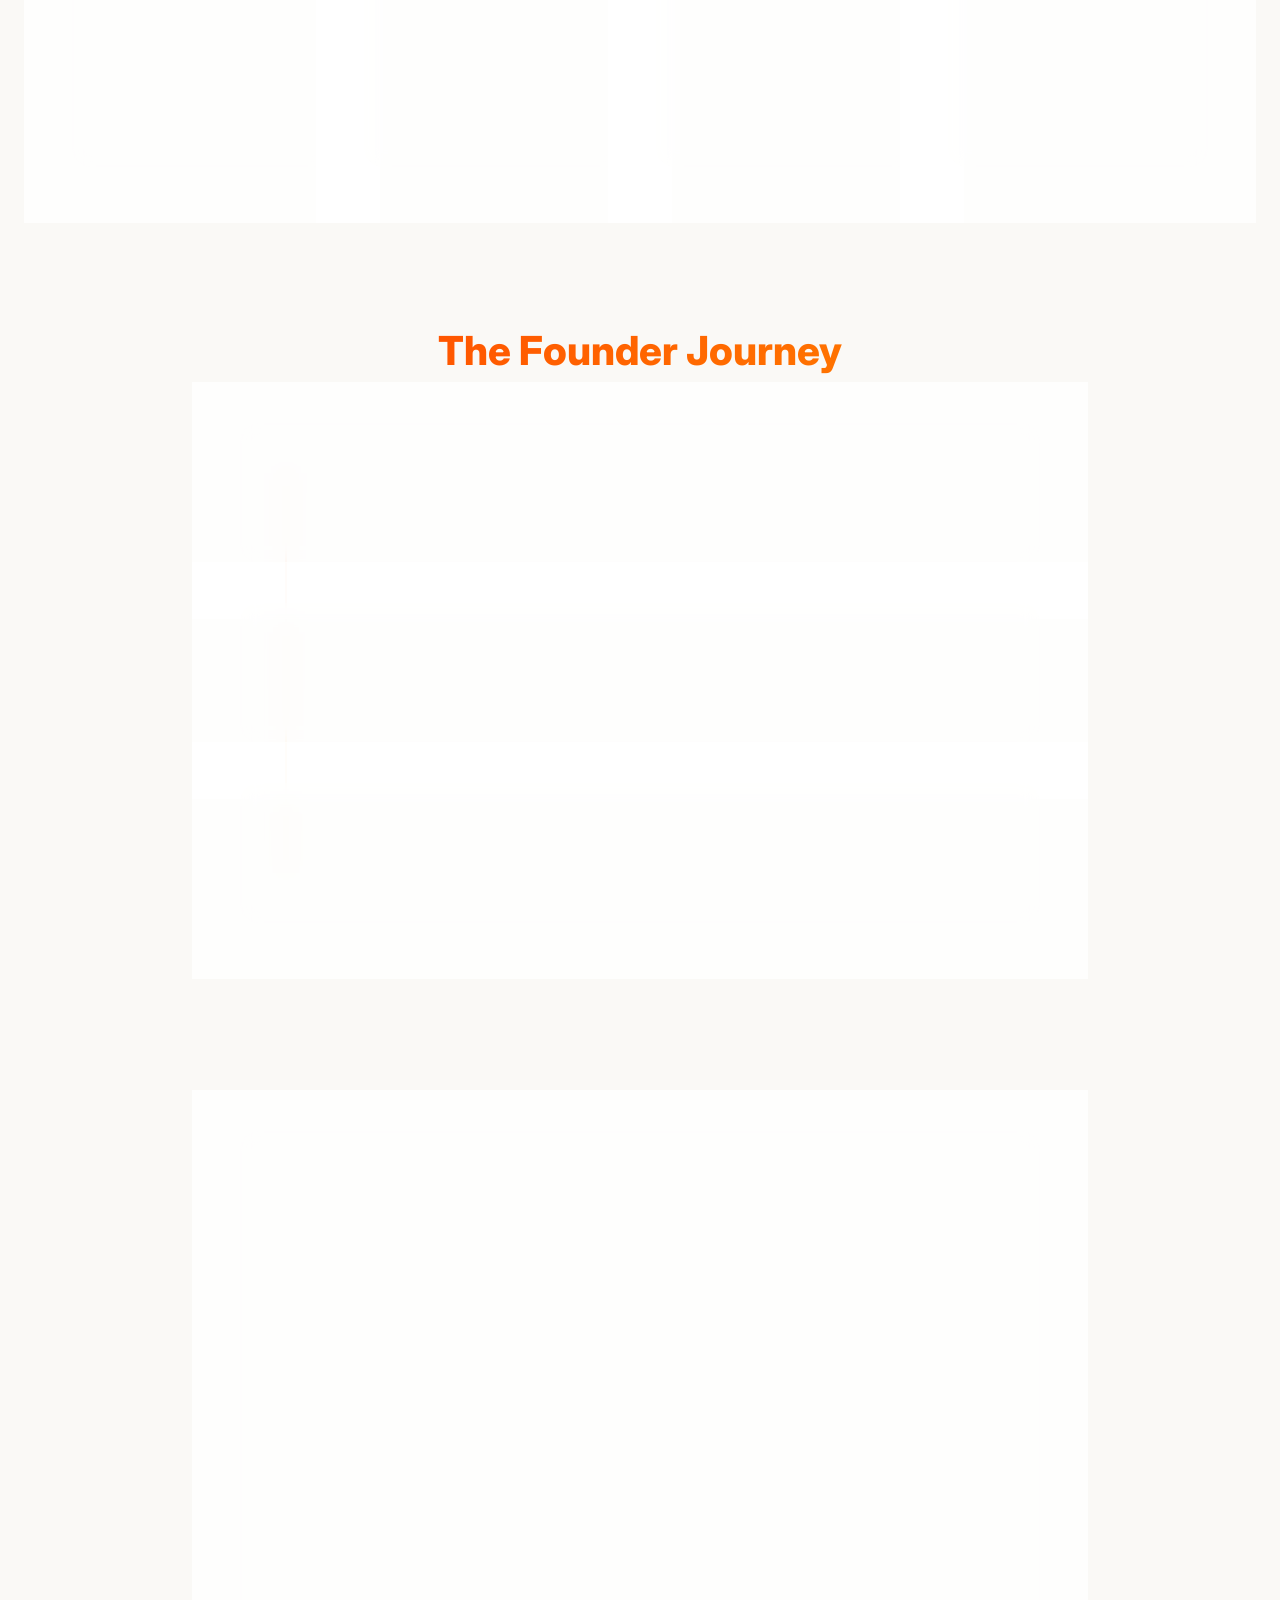
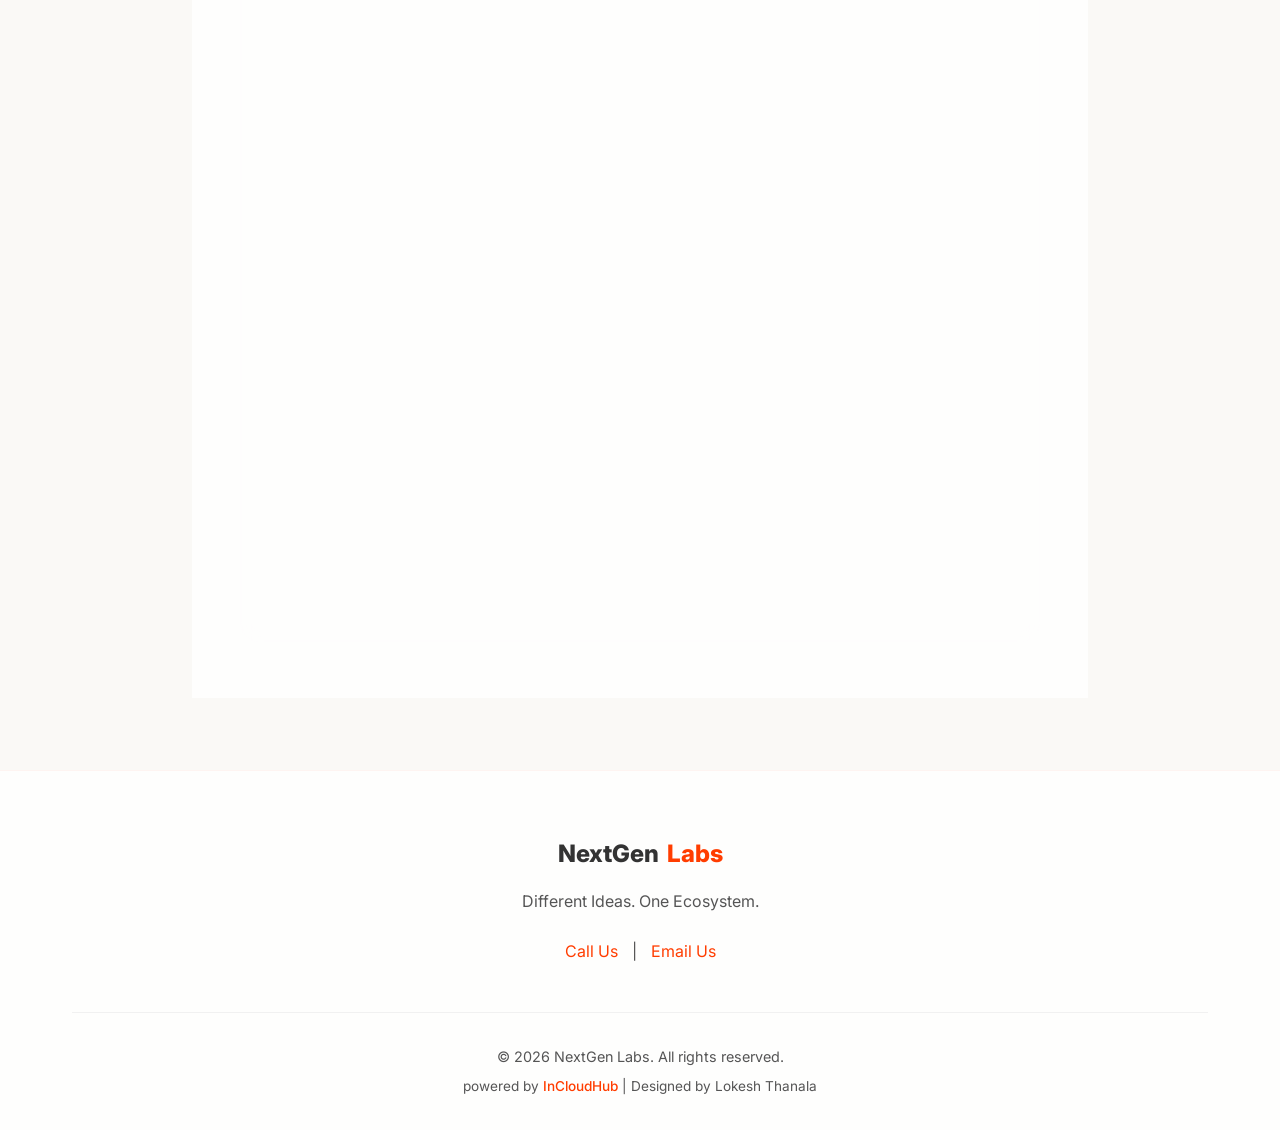
==== commit 162bdaf2: "Update centered logo layout for header" ====
--- a/index.html
+++ b/index.html
@@ -18,8 +18,8 @@
         <div class="nav-content">
             <a href="#" class="logo">
                 NextGen<span>Labs|SRKR</span>
-                <img src="https://blogger.googleusercontent.com/img/b/R29vZ2xl/AVvXsEhHpPI6K9Ikj8QKDMCuVr9CroAl_lBmYaQuCKYYhf07SEupVHYzSPaY0MLljQfynBkbNbcL_SXceOlvGtPJHM5U3WoMV_ntBLAra0uUiXGZtg9IVf4QdvLiWs2wSpevPEmljxwdNooopo8Ro2pSsEzilNXuvaFGfh1iqzjQObyftd_n-Qax4TsbaRL3wH2R/s994/twologos.jpeg" alt="Logo" class="nav-logo-img">
             </a>
+            <img src="https://blogger.googleusercontent.com/img/b/R29vZ2xl/AVvXsEg8rfGT5zKqlni3e4O51WBTk1u1Pwdi14W-i0em2Zj4MaRL_N1jbyY9fDvZMXiBCzTOk4xgBq0atG9Cm4An5aHieWOSapgt9huWQrtkduIUEnznzEZhvLASDqhYj2eKSxO6D_jpVvR8-OMfi-4z9zOK4a0AadZotktz1GWEpGq1SJ-_c-LsjdhYFMrockQm/s982/threelogos.jpg" alt="Logo" class="nav-logo-img">
             <div class="nav-links">
                 <a href="#about">About</a>
                 <a href="#features">Features</a>
--- a/style.css
+++ b/style.css
@@ -242,7 +242,7 @@
 }
 
 .nav-logo-img {
-    height: 32px;
+    height: 44px;
     width: auto;
     border-radius: 4px;
     object-fit: contain;
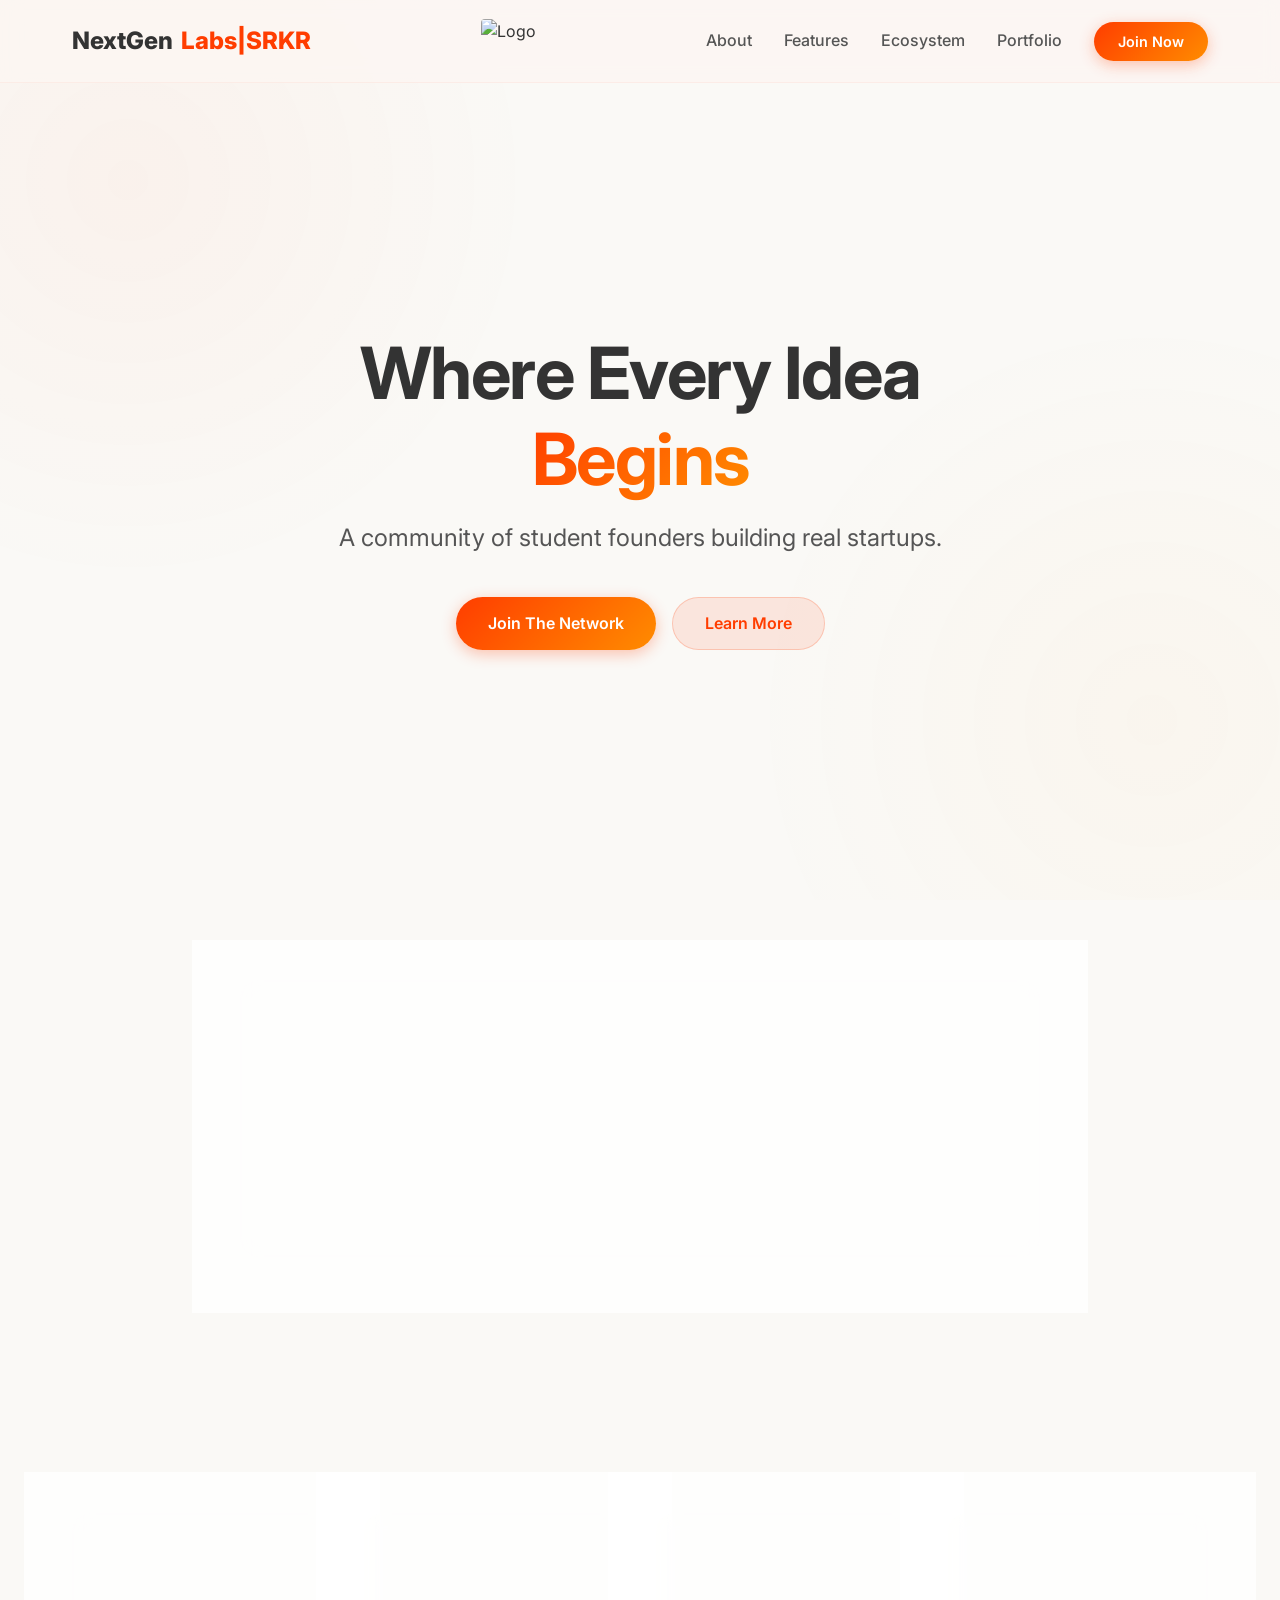
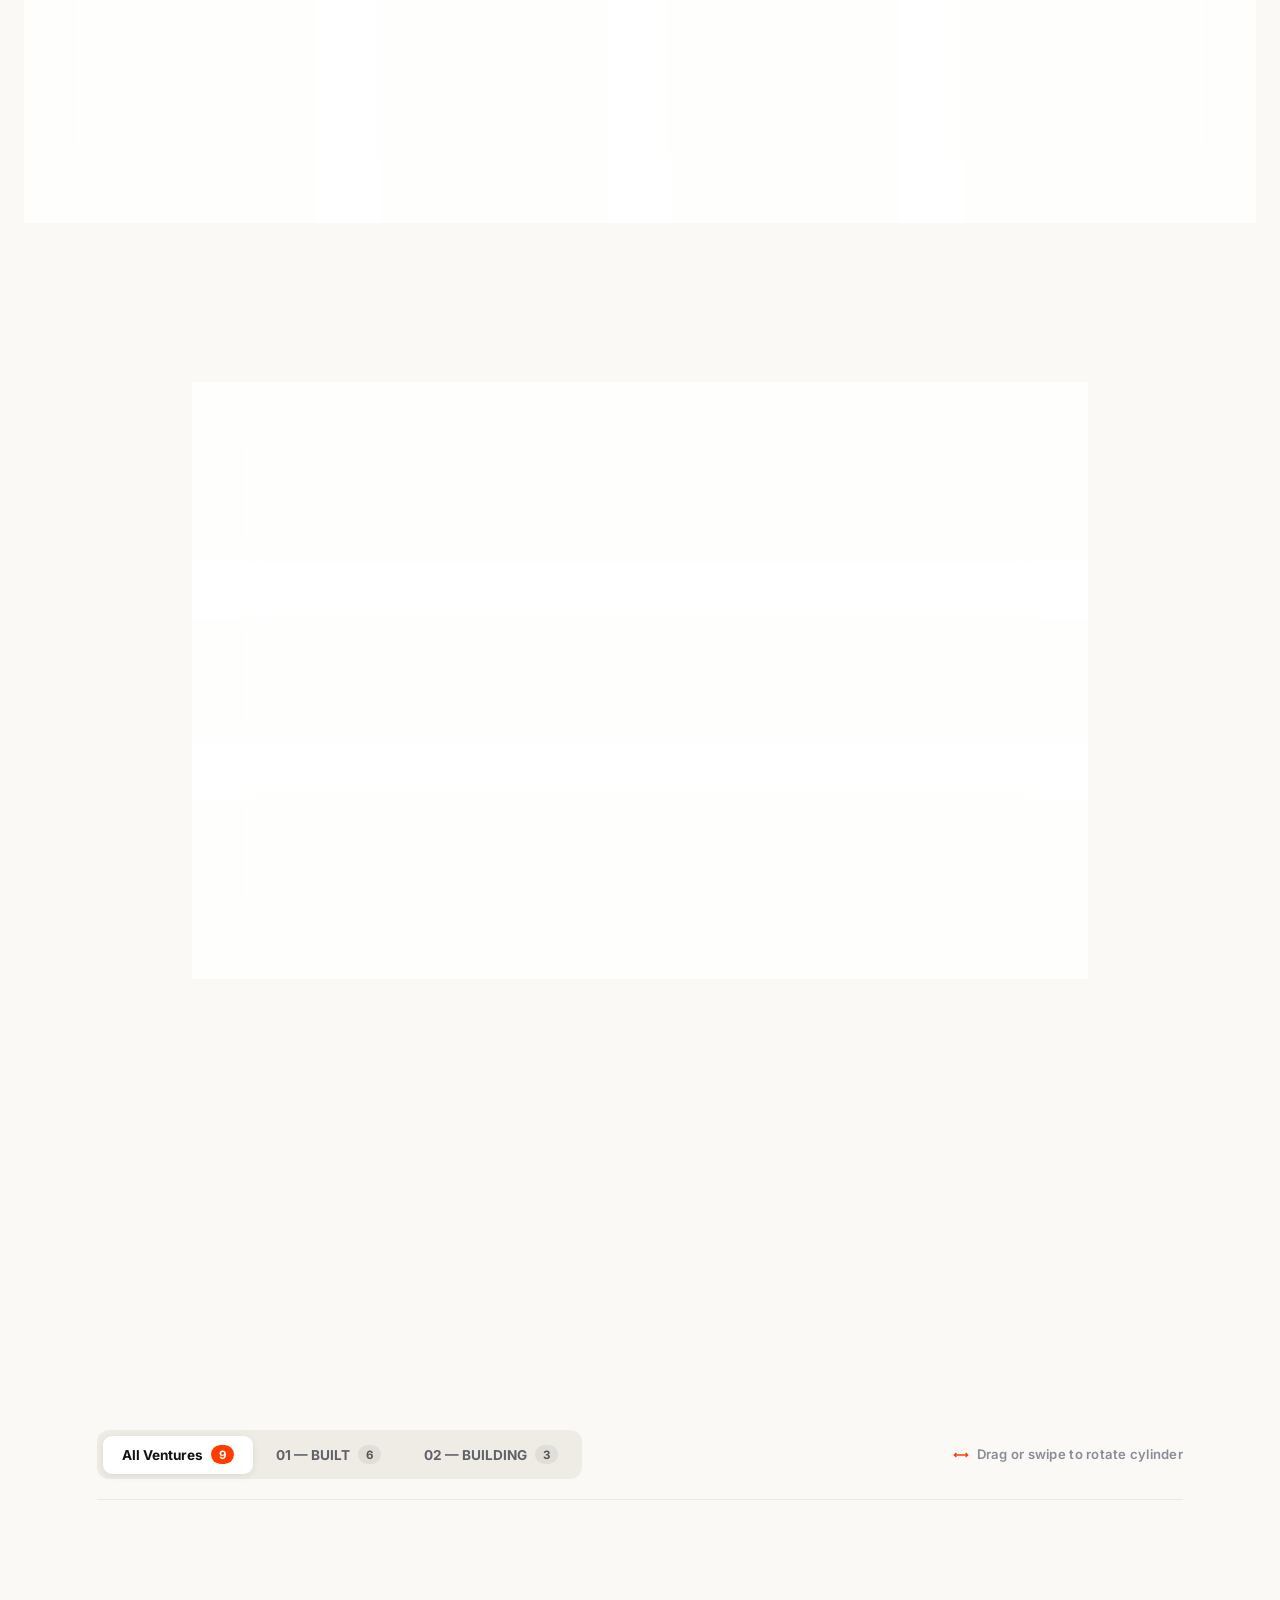
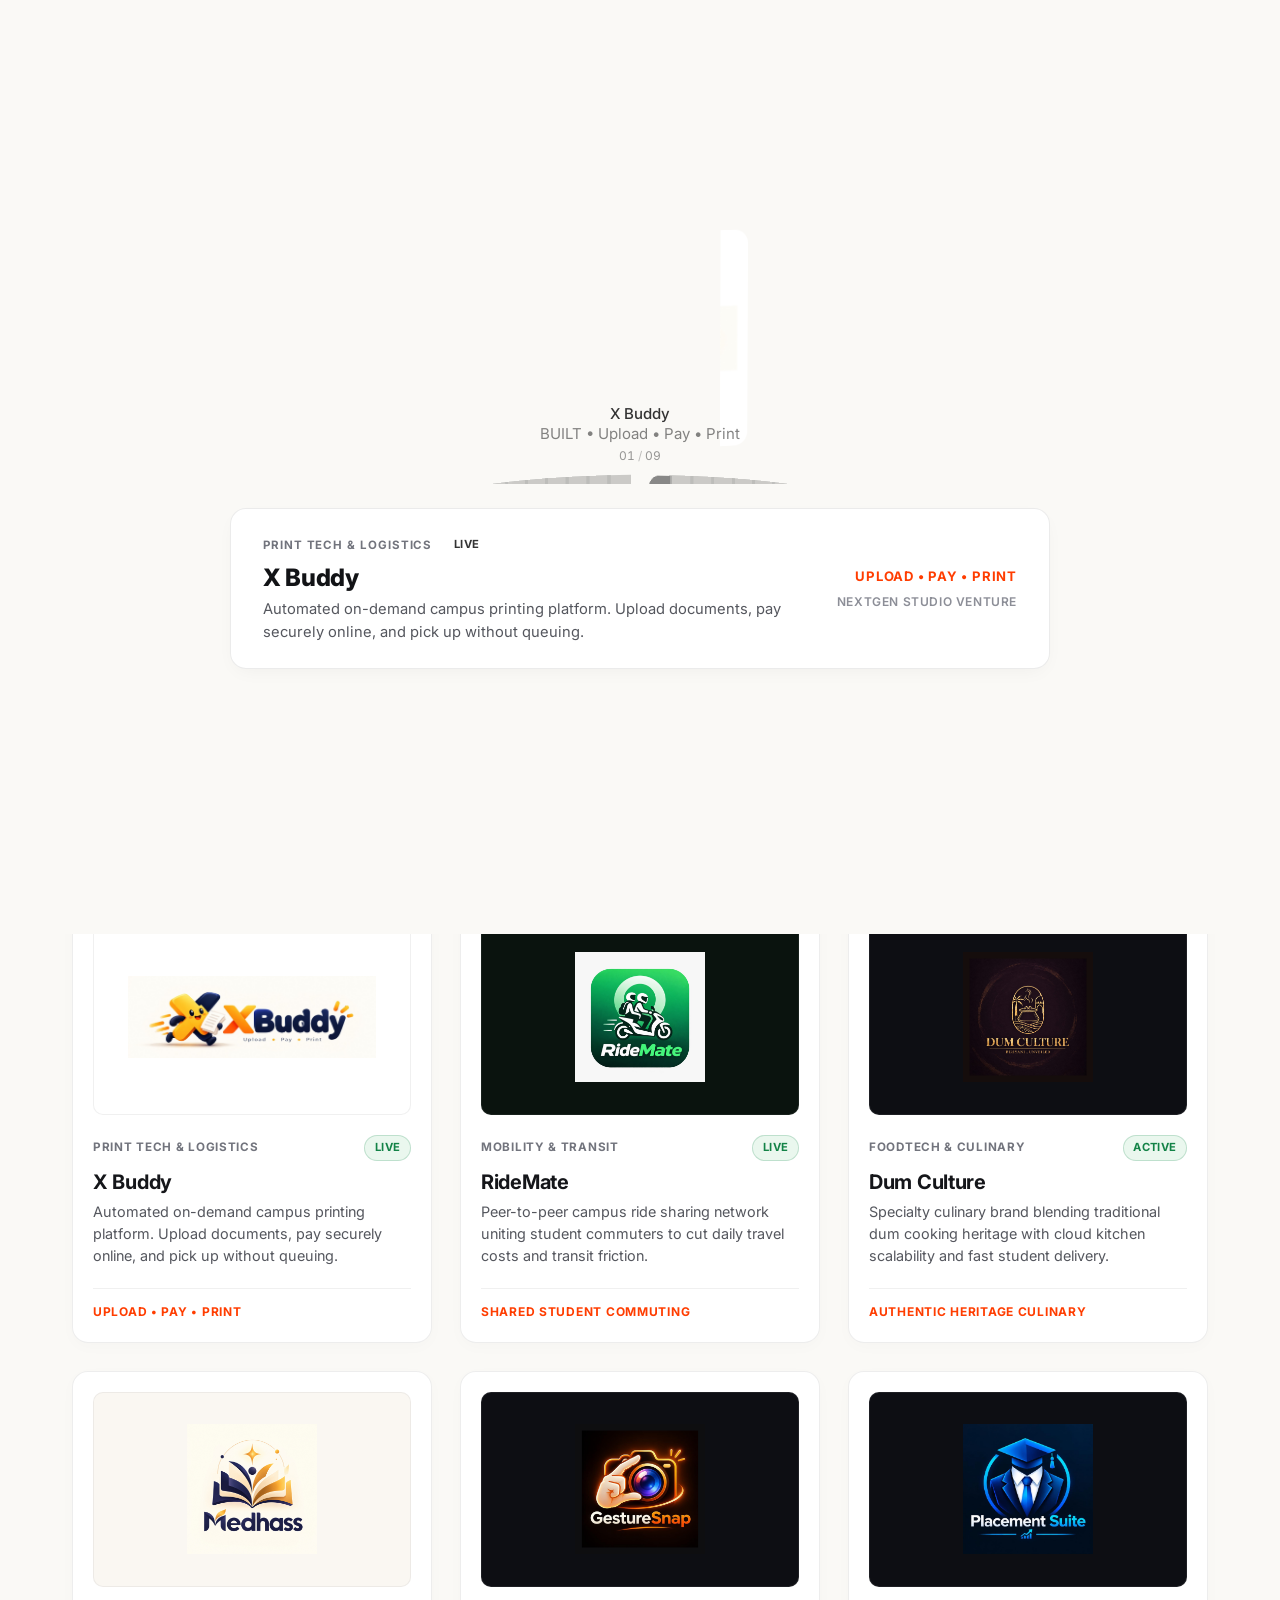
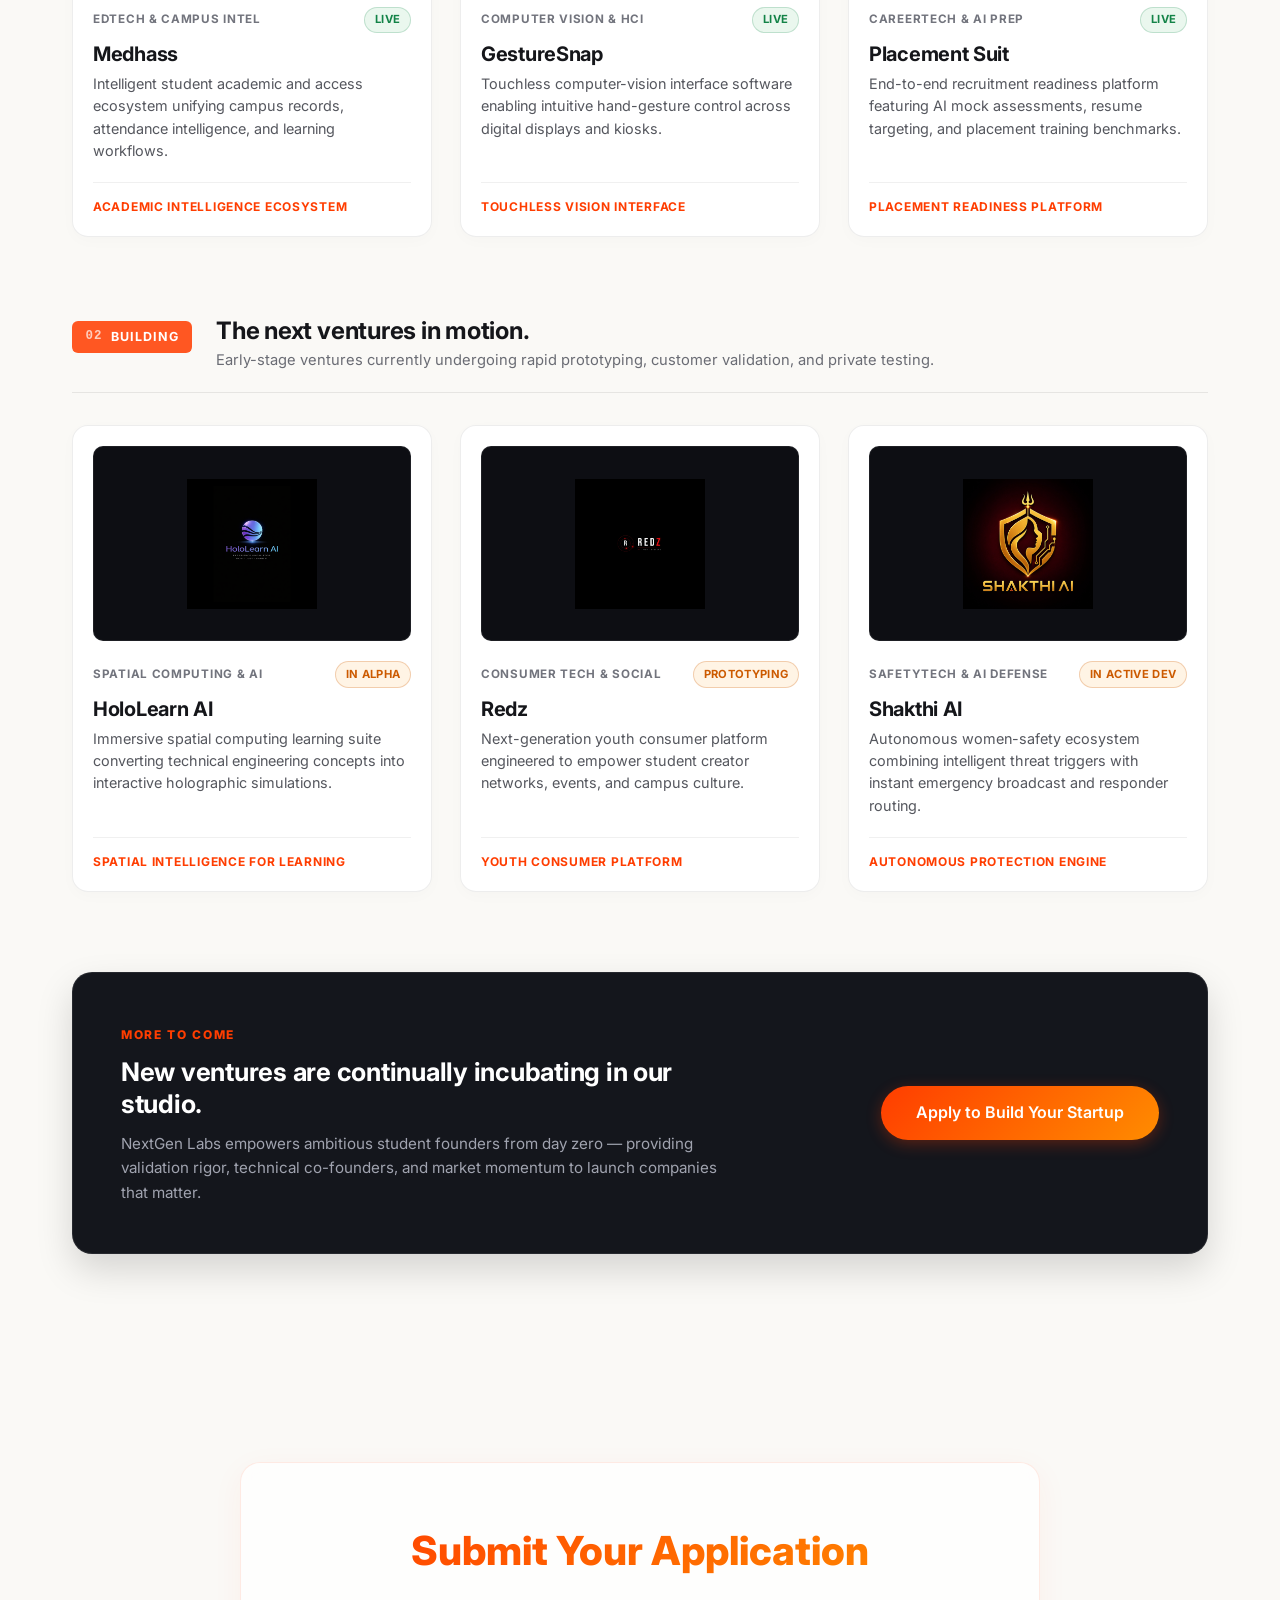
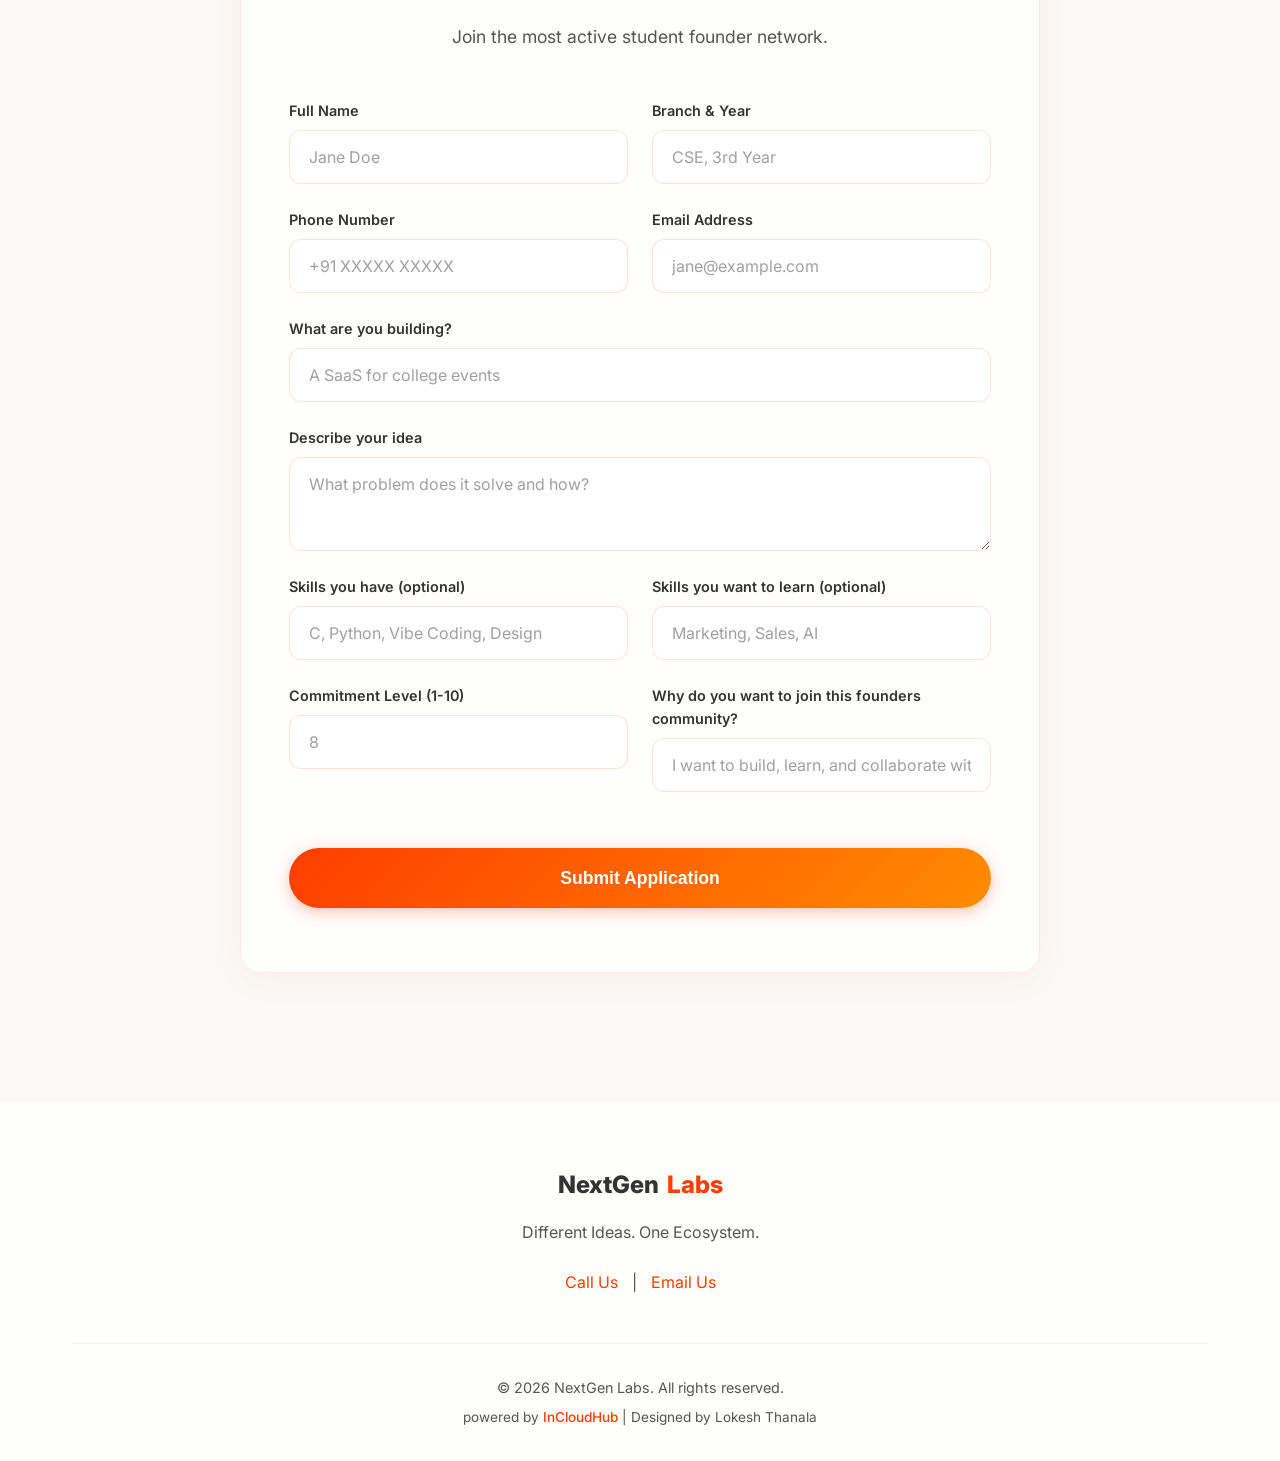
==== commit b1c9bec0: "Add NextGen Portfolio section with 3D CircularCarousel and venture showcase" ====
--- a/index.html
+++ b/index.html
@@ -9,6 +9,7 @@
     <link rel="preconnect" href="https://fonts.googleapis.com">
     <link rel="preconnect" href="https://fonts.gstatic.com" crossorigin>
     <link href="https://fonts.googleapis.com/css2?family=Inter:wght@400;500;600;700;800&display=swap" rel="stylesheet">
+    <link rel="stylesheet" href="CircularCarousel.css">
     <link rel="stylesheet" href="style.css">
 </head>
 
@@ -24,6 +25,7 @@
                 <a href="#about">About</a>
                 <a href="#features">Features</a>
                 <a href="#ecosystem">Ecosystem</a>
+                <a href="#portfolio">Portfolio</a>
                 <a href="#join" class="btn-primary small">Join Now</a>
             </div>
         </div>
@@ -81,6 +83,7 @@
                     <p>Get your product in front of real users and early adopters.</p>
                 </div>
             </div>
+            </div><!-- /#portfolioGridContainer -->
         </div>
     </section>
 
@@ -111,6 +114,241 @@
                     </div>
                 </div>
                 <div class="timeline-line"></div>
+            </div>
+        </div>
+    </section>
+
+    <!-- The NextGen Portfolio Section -->
+    <section class="portfolio-section" id="portfolio">
+        <div class="container">
+            <!-- Section Header -->
+            <div class="portfolio-header">
+                <div class="portfolio-badge">
+                    <span class="badge-dot"></span>
+                    <span>Venture Studio Ecosystem</span>
+                </div>
+                <h2 class="portfolio-title">THE NEXTGEN PORTFOLIO</h2>
+                <p class="portfolio-headline">Ideas don't stay ideas here.</p>
+                <p class="portfolio-subcopy">From first idea to products in the real world — our founders don't build toy projects. We build scalable startups designed for real customers and revenue.</p>
+            </div>
+
+            <!-- 3D Circular Carousel Showcase from React Bits -->
+            <div class="carousel-showcase-box">
+                <div class="portfolio-controls-bar">
+                    <div class="portfolio-controls-tabs">
+                        <button class="portfolio-control-btn active" data-category="all">
+                            <span>All Ventures</span>
+                            <span class="ctrl-count">9</span>
+                        </button>
+                        <button class="portfolio-control-btn" data-category="built">
+                            <span>01 — BUILT</span>
+                            <span class="ctrl-count">6</span>
+                        </button>
+                        <button class="portfolio-control-btn" data-category="building">
+                            <span>02 — BUILDING</span>
+                            <span class="ctrl-count">3</span>
+                        </button>
+                    </div>
+                    <div class="portfolio-interaction-hint">
+                        <svg width="16" height="16" viewBox="0 0 24 24" fill="none" stroke="currentColor" stroke-width="2"><path d="M5 9l-3 3 3 3M19 9l3 3-3 3M2 12h20"/></svg>
+                        <span>Drag or swipe to rotate cylinder</span>
+                    </div>
+                </div>
+
+                <!-- Circular Carousel Ring Component -->
+                <div id="portfolioCarouselStage" style="width: 100%; height: 560px; position: relative;"></div>
+
+                <!-- Synchronized Active Spotlight Card -->
+                <div id="portfolioSpotlight" class="venture-spotlight-card"></div>
+            </div>
+
+            <div id="portfolioGridContainer">
+                <!-- Category 01: BUILT -->
+                <div class="portfolio-group" id="groupBuilt">
+                <div class="group-header">
+                    <div class="group-tag">
+                        <span class="group-num">01</span>
+                        <span class="group-title">BUILT</span>
+                    </div>
+                    <div class="group-text">
+                        <h3 class="group-headline">Ventures brought to life.</h3>
+                        <p class="group-subline">Active products launched, operating, and validated with real users in the field.</p>
+                    </div>
+                </div>
+
+                <div class="portfolio-grid">
+                    <!-- 1. X Buddy -->
+                    <article class="venture-card">
+                        <div class="venture-media theme-light">
+                            <img src="assets/portfolio/xbuddy.png" alt="X Buddy Logo" class="venture-logo contain-fit" loading="lazy">
+                        </div>
+                        <div class="venture-body">
+                            <div class="venture-meta">
+                                <span class="venture-sector">Print Tech &amp; Logistics</span>
+                                <span class="venture-status status-live">Live</span>
+                            </div>
+                            <h4 class="venture-name">X Buddy</h4>
+                            <p class="venture-desc">Automated on-demand campus printing platform. Upload documents, pay securely online, and pick up without queuing.</p>
+                            <div class="venture-tagline">Upload • Pay • Print</div>
+                        </div>
+                    </article>
+
+                    <!-- 2. RideMate -->
+                    <article class="venture-card">
+                        <div class="venture-media theme-dark-contrast">
+                            <img src="assets/portfolio/ridemate.png" alt="RideMate Logo" class="venture-logo contain-fit" loading="lazy">
+                        </div>
+                        <div class="venture-body">
+                            <div class="venture-meta">
+                                <span class="venture-sector">Mobility &amp; Transit</span>
+                                <span class="venture-status status-live">Live</span>
+                            </div>
+                            <h4 class="venture-name">RideMate</h4>
+                            <p class="venture-desc">Peer-to-peer campus ride sharing network uniting student commuters to cut daily travel costs and transit friction.</p>
+                            <div class="venture-tagline">Shared Student Commuting</div>
+                        </div>
+                    </article>
+
+                    <!-- 3. Dum Culture -->
+                    <article class="venture-card">
+                        <div class="venture-media theme-dark">
+                            <img src="assets/portfolio/cards/dumculture.png" alt="Dum Culture Logo" class="venture-logo contain-fit" loading="lazy">
+                        </div>
+                        <div class="venture-body">
+                            <div class="venture-meta">
+                                <span class="venture-sector">FoodTech &amp; Culinary</span>
+                                <span class="venture-status status-live">Active</span>
+                            </div>
+                            <h4 class="venture-name">Dum Culture</h4>
+                            <p class="venture-desc">Specialty culinary brand blending traditional dum cooking heritage with cloud kitchen scalability and fast student delivery.</p>
+                            <div class="venture-tagline">Authentic Heritage Culinary</div>
+                        </div>
+                    </article>
+
+                    <!-- 4. Medhass -->
+                    <article class="venture-card">
+                        <div class="venture-media theme-warm">
+                            <img src="assets/portfolio/medhass.jpg" alt="Medhass Logo" class="venture-logo contain-fit" loading="lazy">
+                        </div>
+                        <div class="venture-body">
+                            <div class="venture-meta">
+                                <span class="venture-sector">EdTech &amp; Campus Intel</span>
+                                <span class="venture-status status-live">Live</span>
+                            </div>
+                            <h4 class="venture-name">Medhass</h4>
+                            <p class="venture-desc">Intelligent student academic and access ecosystem unifying campus records, attendance intelligence, and learning workflows.</p>
+                            <div class="venture-tagline">Academic Intelligence Ecosystem</div>
+                        </div>
+                    </article>
+
+                    <!-- 5. GestureSnap -->
+                    <article class="venture-card">
+                        <div class="venture-media theme-dark">
+                            <img src="assets/portfolio/cards/gesturesnap.png" alt="GestureSnap Logo" class="venture-logo contain-fit" loading="lazy">
+                        </div>
+                        <div class="venture-body">
+                            <div class="venture-meta">
+                                <span class="venture-sector">Computer Vision &amp; HCI</span>
+                                <span class="venture-status status-live">Live</span>
+                            </div>
+                            <h4 class="venture-name">GestureSnap</h4>
+                            <p class="venture-desc">Touchless computer-vision interface software enabling intuitive hand-gesture control across digital displays and kiosks.</p>
+                            <div class="venture-tagline">Touchless Vision Interface</div>
+                        </div>
+                    </article>
+
+                    <!-- 6. Placement Suit -->
+                    <article class="venture-card">
+                        <div class="venture-media theme-dark">
+                            <img src="assets/portfolio/placement-suite.png" alt="Placement Suit Logo" class="venture-logo contain-fit" loading="lazy">
+                        </div>
+                        <div class="venture-body">
+                            <div class="venture-meta">
+                                <span class="venture-sector">CareerTech &amp; AI Prep</span>
+                                <span class="venture-status status-live">Live</span>
+                            </div>
+                            <h4 class="venture-name">Placement Suit</h4>
+                            <p class="venture-desc">End-to-end recruitment readiness platform featuring AI mock assessments, resume targeting, and placement training benchmarks.</p>
+                            <div class="venture-tagline">Placement Readiness Platform</div>
+                        </div>
+                    </article>
+                </div>
+            </div>
+
+            <!-- Category 02: BUILDING -->
+            <div class="portfolio-group" id="groupBuilding">
+                <div class="group-header">
+                    <div class="group-tag building-tag">
+                        <span class="group-num">02</span>
+                        <span class="group-title">BUILDING</span>
+                    </div>
+                    <div class="group-text">
+                        <h3 class="group-headline">The next ventures in motion.</h3>
+                        <p class="group-subline">Early-stage ventures currently undergoing rapid prototyping, customer validation, and private testing.</p>
+                    </div>
+                </div>
+
+                <div class="portfolio-grid grid-building">
+                    <!-- 1. HoloLearn AI -->
+                    <article class="venture-card">
+                        <div class="venture-media theme-dark">
+                            <img src="assets/portfolio/cards/hololearn.png" alt="HoloLearn AI Logo" class="venture-logo contain-fit" loading="lazy">
+                        </div>
+                        <div class="venture-body">
+                            <div class="venture-meta">
+                                <span class="venture-sector">Spatial Computing &amp; AI</span>
+                                <span class="venture-status status-building">In Alpha</span>
+                            </div>
+                            <h4 class="venture-name">HoloLearn AI</h4>
+                            <p class="venture-desc">Immersive spatial computing learning suite converting technical engineering concepts into interactive holographic simulations.</p>
+                            <div class="venture-tagline">Spatial Intelligence For Learning</div>
+                        </div>
+                    </article>
+
+                    <!-- 2. Redz -->
+                    <article class="venture-card">
+                        <div class="venture-media theme-dark">
+                            <img src="assets/portfolio/cards/redz.png" alt="Redz Logo" class="venture-logo contain-fit" loading="lazy">
+                        </div>
+                        <div class="venture-body">
+                            <div class="venture-meta">
+                                <span class="venture-sector">Consumer Tech &amp; Social</span>
+                                <span class="venture-status status-building">Prototyping</span>
+                            </div>
+                            <h4 class="venture-name">Redz</h4>
+                            <p class="venture-desc">Next-generation youth consumer platform engineered to empower student creator networks, events, and campus culture.</p>
+                            <div class="venture-tagline">Youth Consumer Platform</div>
+                        </div>
+                    </article>
+
+                    <!-- 3. Shakthi AI -->
+                    <article class="venture-card">
+                        <div class="venture-media theme-dark">
+                            <img src="assets/portfolio/shakthi-ai.jpg" alt="Shakthi AI Logo" class="venture-logo contain-fit" loading="lazy">
+                        </div>
+                        <div class="venture-body">
+                            <div class="venture-meta">
+                                <span class="venture-sector">SafetyTech &amp; AI Defense</span>
+                                <span class="venture-status status-building">In Active Dev</span>
+                            </div>
+                            <h4 class="venture-name">Shakthi AI</h4>
+                            <p class="venture-desc">Autonomous women-safety ecosystem combining intelligent threat triggers with instant emergency broadcast and responder routing.</p>
+                            <div class="venture-tagline">Autonomous Protection Engine</div>
+                        </div>
+                    </article>
+                </div>
+            </div>
+
+            <!-- Section Teaser: MORE TO COME -->
+            <div class="portfolio-more-card">
+                <div class="more-content">
+                    <span class="more-label">MORE TO COME</span>
+                    <h4 class="more-heading">New ventures are continually incubating in our studio.</h4>
+                    <p class="more-description">NextGen Labs empowers ambitious student founders from day zero — providing validation rigor, technical co-founders, and market momentum to launch companies that matter.</p>
+                </div>
+                <div class="more-action">
+                    <a href="#join" class="btn-primary more-btn">Apply to Build Your Startup</a>
+                </div>
             </div>
         </div>
     </section>
@@ -219,6 +457,8 @@
         </div>
     </footer>
 
+    <script src="circular-carousel-vanilla.js"></script>
+    <script src="portfolio-carousel.js"></script>
     <script src="script.js"></script>
 </body>
 
--- a/CircularCarousel.css
+++ b/CircularCarousel.css
@@ -0,0 +1,227 @@
+.circular-carousel {
+  --cc-fade: #000000;
+  --cc-radius: 12px;
+  --cc-inner: 0.4;
+  position: relative;
+  width: 100%;
+  height: 100%;
+  overflow: hidden;
+  outline: none;
+  touch-action: pan-y;
+  user-select: none;
+  -webkit-user-select: none;
+  -webkit-tap-highlight-color: transparent;
+}
+
+.circular-carousel[data-axis='x'] {
+  touch-action: pan-x;
+}
+
+.circular-carousel[data-draggable] {
+  cursor: grab;
+}
+
+.circular-carousel[data-dragging] {
+  cursor: grabbing;
+}
+
+.circular-carousel:focus-visible {
+  box-shadow: inset 0 0 0 2px rgba(128, 128, 140, 0.55);
+}
+
+.circular-carousel__view {
+  position: absolute;
+  inset: 0;
+}
+
+.circular-carousel[data-shape='wheel'] .circular-carousel__view {
+  -webkit-mask-image: linear-gradient(to bottom, transparent, #000000 18%, #000000 82%, transparent);
+  mask-image: linear-gradient(to bottom, transparent, #000000 18%, #000000 82%, transparent);
+}
+
+.circular-carousel[data-shape='panorama'] .circular-carousel__view {
+  -webkit-mask-image: linear-gradient(to right, transparent, #000000 12%, #000000 88%, transparent);
+  mask-image: linear-gradient(to right, transparent, #000000 12%, #000000 88%, transparent);
+}
+
+.circular-carousel__stage {
+  position: absolute;
+  inset: 0;
+  display: flex;
+  align-items: center;
+  justify-content: center;
+  opacity: 0;
+  transition: opacity 0.45s ease;
+}
+
+.circular-carousel[data-ready] .circular-carousel__stage {
+  opacity: 1;
+}
+
+.circular-carousel__camera,
+.circular-carousel__ring,
+.circular-carousel__card {
+  width: 0;
+  height: 0;
+  transform-style: preserve-3d;
+}
+
+.circular-carousel__camera {
+  position: relative;
+}
+
+.circular-carousel__ring,
+.circular-carousel__card {
+  position: absolute;
+  left: 0;
+  top: 0;
+}
+
+.circular-carousel__tile {
+  position: absolute;
+  outline: 1px solid transparent;
+  backface-visibility: hidden;
+  -webkit-backface-visibility: hidden;
+}
+
+.circular-carousel__frame {
+  position: absolute;
+  left: 0;
+  top: 0;
+  width: 100%;
+  overflow: hidden;
+}
+
+.circular-carousel__photo {
+  position: absolute;
+  display: block;
+  max-width: none;
+  object-fit: cover;
+  pointer-events: none;
+  user-select: none;
+  -webkit-user-drag: none;
+}
+
+.circular-carousel__shade,
+.circular-carousel__inner {
+  position: absolute;
+  inset: 0;
+  pointer-events: none;
+}
+
+.circular-carousel__shade {
+  background: var(--cc-fade);
+  opacity: var(--cc-depth, 0);
+}
+
+.circular-carousel__inner {
+  background: #000000;
+  opacity: var(--cc-inner);
+}
+
+.circular-carousel__caption {
+  position: absolute;
+  left: 0;
+  right: 0;
+  bottom: 22px;
+  display: flex;
+  flex-direction: column;
+  align-items: center;
+  gap: 6px;
+  padding: 0 16px;
+  color: inherit;
+  text-align: center;
+  pointer-events: none;
+  animation: circular-carousel-reveal 900ms ease both;
+}
+
+.circular-carousel__title {
+  display: flex;
+  max-width: 100%;
+  flex-direction: column;
+  align-items: center;
+  font-size: 15px;
+  font-weight: 500;
+  line-height: 1.35;
+  animation: circular-carousel-title 520ms cubic-bezier(0.22, 1, 0.36, 1);
+}
+
+.circular-carousel__subtitle {
+  font-weight: 400;
+  opacity: 0.6;
+}
+
+.circular-carousel__count {
+  display: inline-flex;
+  align-items: center;
+  gap: 3px;
+  font-size: 12px;
+  font-variant-numeric: tabular-nums;
+  line-height: 1;
+  opacity: 0.5;
+}
+
+.circular-carousel__slash {
+  opacity: 0.6;
+}
+
+.circular-carousel__digits {
+  display: inline-flex;
+}
+
+.circular-carousel__digit {
+  display: inline-block;
+  height: 1em;
+  overflow: hidden;
+}
+
+.circular-carousel__reel {
+  display: flex;
+  flex-direction: column;
+  transition: transform 600ms cubic-bezier(0.22, 1, 0.36, 1);
+}
+
+.circular-carousel__reel > span {
+  height: 1em;
+}
+
+.circular-carousel__live {
+  position: absolute;
+  width: 1px;
+  height: 1px;
+  overflow: hidden;
+  clip: rect(0 0 0 0);
+  white-space: nowrap;
+}
+
+@keyframes circular-carousel-title {
+  from {
+    opacity: 0;
+    transform: translateY(8px);
+  }
+  to {
+    opacity: 1;
+    transform: translateY(0);
+  }
+}
+
+@keyframes circular-carousel-reveal {
+  from {
+    opacity: 0;
+  }
+  to {
+    opacity: 1;
+  }
+}
+
+@media (prefers-reduced-motion: reduce) {
+  .circular-carousel__stage,
+  .circular-carousel__reel {
+    transition: none;
+  }
+
+  .circular-carousel__caption,
+  .circular-carousel__title {
+    animation: none;
+  }
+}
--- a/style.css
+++ b/style.css
@@ -592,7 +592,576 @@
     }
 }
 
+/* ==================================================
+   THE NEXTGEN PORTFOLIO (Venture Studio Portfolio)
+   ================================================== */
+.portfolio-section {
+    padding: 7rem 0 5rem;
+    position: relative;
+}
+
+.portfolio-header {
+    max-width: 820px;
+    margin: 0 auto 4.5rem;
+    text-align: center;
+}
+
+.portfolio-badge {
+    display: inline-flex;
+    align-items: center;
+    gap: 0.5rem;
+    padding: 0.4rem 1rem;
+    border-radius: 999px;
+    background: #FFFFFF;
+    border: 1px solid rgba(0, 0, 0, 0.08);
+    font-size: 0.8rem;
+    font-weight: 700;
+    letter-spacing: 0.06em;
+    text-transform: uppercase;
+    color: var(--text-dark);
+    box-shadow: 0 2px 8px rgba(0, 0, 0, 0.03);
+    margin-bottom: 1.25rem;
+}
+
+.portfolio-badge .badge-dot {
+    width: 8px;
+    height: 8px;
+    border-radius: 50%;
+    background: var(--primary);
+    box-shadow: 0 0 0 3px rgba(255, 61, 0, 0.2);
+}
+
+.portfolio-title {
+    font-size: 0.95rem;
+    letter-spacing: 0.18em;
+    text-transform: uppercase;
+    font-weight: 800;
+    color: var(--primary);
+    margin-bottom: 0.75rem;
+}
+
+.portfolio-headline {
+    font-size: 2.85rem;
+    font-weight: 800;
+    letter-spacing: -0.025em;
+    color: #121316;
+    line-height: 1.15;
+    margin-bottom: 1rem;
+}
+
+.portfolio-subcopy {
+    font-size: 1.1rem;
+    color: #55575E;
+    line-height: 1.6;
+    max-width: 680px;
+    margin: 0 auto;
+}
+
+/* Carousel 3D Showcase Presentation */
+.carousel-showcase-box {
+    background: linear-gradient(180deg, rgba(255, 255, 255, 0.95) 0%, rgba(250, 249, 246, 0.9) 100%);
+    border: 1px solid rgba(0, 0, 0, 0.07);
+    border-radius: 24px;
+    padding: 2rem 1.5rem 2.5rem;
+    box-shadow: 0 12px 40px -10px rgba(0, 0, 0, 0.04);
+    margin-bottom: 5rem;
+    position: relative;
+    overflow: hidden;
+}
+
+.portfolio-controls-bar {
+    display: flex;
+    align-items: center;
+    justify-content: space-between;
+    flex-wrap: wrap;
+    gap: 1rem;
+    margin-bottom: 1.5rem;
+    padding-bottom: 1.25rem;
+    border-bottom: 1px solid rgba(0, 0, 0, 0.06);
+}
+
+.portfolio-controls-tabs {
+    display: inline-flex;
+    background: #EFECE6;
+    padding: 0.35rem;
+    border-radius: 12px;
+    gap: 0.25rem;
+}
+
+.portfolio-control-btn {
+    display: inline-flex;
+    align-items: center;
+    gap: 0.5rem;
+    border: none;
+    background: transparent;
+    padding: 0.6rem 1.2rem;
+    border-radius: 9px;
+    font-size: 0.85rem;
+    font-weight: 700;
+    color: #606269;
+    cursor: pointer;
+    transition: all 0.2s cubic-bezier(0.16, 1, 0.3, 1);
+    font-family: inherit;
+}
+
+.portfolio-control-btn:hover {
+    color: #121316;
+}
+
+.portfolio-control-btn.active {
+    background: #FFFFFF;
+    color: #121316;
+    box-shadow: 0 2px 8px rgba(0, 0, 0, 0.08);
+}
+
+.portfolio-control-btn .ctrl-count {
+    display: inline-flex;
+    align-items: center;
+    justify-content: center;
+    font-size: 0.72rem;
+    font-weight: 700;
+    padding: 0.15rem 0.5rem;
+    border-radius: 999px;
+    background: rgba(0, 0, 0, 0.06);
+    color: #555;
+    transition: all 0.2s ease;
+}
+
+.portfolio-control-btn.active .ctrl-count {
+    background: var(--primary);
+    color: #FFFFFF;
+}
+
+.portfolio-interaction-hint {
+    display: inline-flex;
+    align-items: center;
+    gap: 0.5rem;
+    font-size: 0.82rem;
+    font-weight: 600;
+    color: #8A8D98;
+    letter-spacing: 0.02em;
+}
+
+.portfolio-interaction-hint svg {
+    color: var(--primary);
+    animation: nudgeX 2s ease-in-out infinite;
+}
+
+@keyframes nudgeX {
+    0%, 100% { transform: translateX(0); }
+    50% { transform: translateX(4px); }
+}
+
+/* Spotlight Card below Carousel */
+.venture-spotlight-card {
+    max-width: 820px;
+    margin: 1.5rem auto 0;
+    background: #FFFFFF;
+    border: 1px solid rgba(0, 0, 0, 0.08);
+    border-radius: 16px;
+    padding: 1.5rem 2rem;
+    box-shadow: 0 6px 20px -6px rgba(0, 0, 0, 0.05);
+    transition: all 0.3s ease;
+}
+
+.spotlight-inner {
+    display: flex;
+    align-items: center;
+    justify-content: space-between;
+    gap: 2rem;
+}
+
+.spotlight-left {
+    flex: 1;
+}
+
+.spotlight-tag-row {
+    display: flex;
+    align-items: center;
+    gap: 0.75rem;
+    margin-bottom: 0.4rem;
+}
+
+.spotlight-category {
+    font-size: 0.72rem;
+    font-weight: 700;
+    letter-spacing: 0.08em;
+    text-transform: uppercase;
+    color: #72747D;
+}
+
+.spotlight-status {
+    font-size: 0.7rem;
+    font-weight: 700;
+    letter-spacing: 0.04em;
+    padding: 0.2rem 0.6rem;
+    border-radius: 999px;
+    text-transform: uppercase;
+}
+
+.spotlight-title {
+    font-size: 1.5rem;
+    font-weight: 800;
+    color: #121316;
+    letter-spacing: -0.015em;
+    margin-bottom: 0.35rem;
+}
+
+.spotlight-desc {
+    font-size: 0.92rem;
+    color: #55575E;
+    line-height: 1.55;
+    margin: 0;
+}
+
+.spotlight-right {
+    text-align: right;
+    display: flex;
+    flex-direction: column;
+    align-items: flex-end;
+    gap: 0.35rem;
+    flex-shrink: 0;
+}
+
+.spotlight-tagline {
+    font-size: 0.82rem;
+    font-weight: 700;
+    letter-spacing: 0.06em;
+    text-transform: uppercase;
+    color: var(--primary);
+}
+
+.spotlight-meta {
+    font-size: 0.75rem;
+    font-weight: 600;
+    color: #8C8E97;
+    text-transform: uppercase;
+    letter-spacing: 0.05em;
+}
+
+@media (max-width: 768px) {
+    .spotlight-inner {
+        flex-direction: column;
+        align-items: flex-start;
+        gap: 1rem;
+    }
+    .spotlight-right {
+        align-items: flex-start;
+        text-align: left;
+    }
+}
+
+/* Category Groups */
+.portfolio-group {
+    margin-bottom: 5rem;
+}
+
+.group-header {
+    display: flex;
+    align-items: baseline;
+    gap: 1.5rem;
+    border-bottom: 1px solid rgba(0, 0, 0, 0.08);
+    padding-bottom: 1.25rem;
+    margin-bottom: 2rem;
+}
+
+.group-tag {
+    display: inline-flex;
+    align-items: center;
+    gap: 0.5rem;
+    padding: 0.35rem 0.85rem;
+    background: #18191E;
+    color: #FFFFFF;
+    border-radius: 6px;
+    font-size: 0.78rem;
+    font-weight: 700;
+    letter-spacing: 0.08em;
+}
+
+.group-tag.building-tag {
+    background: #FF5722;
+}
+
+.group-num {
+    opacity: 0.7;
+    font-family: monospace;
+}
+
+.group-text {
+    display: flex;
+    flex-direction: column;
+    gap: 0.2rem;
+}
+
+.group-headline {
+    font-size: 1.5rem;
+    font-weight: 700;
+    color: #15161A;
+    letter-spacing: -0.01em;
+}
+
+.group-subline {
+    font-size: 0.92rem;
+    color: #6A6C74;
+}
+
+/* Portfolio Grid */
+.portfolio-grid {
+    display: grid;
+    grid-template-columns: repeat(3, 1fr);
+    gap: 1.75rem;
+}
+
+/* Venture Card */
+.venture-card {
+    background: #FFFFFF;
+    border: 1px solid rgba(0, 0, 0, 0.07);
+    border-radius: 16px;
+    padding: 1.25rem;
+    display: flex;
+    flex-direction: column;
+    transition: transform 0.25s cubic-bezier(0.16, 1, 0.3, 1), box-shadow 0.25s ease, border-color 0.25s ease;
+    box-shadow: 0 4px 16px rgba(0, 0, 0, 0.02);
+}
+
+.venture-card:hover {
+    transform: translateY(-4px);
+    border-color: rgba(255, 61, 0, 0.35);
+    box-shadow: 0 16px 36px -10px rgba(0, 0, 0, 0.08);
+}
+
+/* Media Presentation Surface */
+.venture-media {
+    width: 100%;
+    height: 195px;
+    border-radius: 10px;
+    display: flex;
+    align-items: center;
+    justify-content: center;
+    position: relative;
+    overflow: hidden;
+    margin-bottom: 1.25rem;
+    padding: 1.25rem;
+}
+
+.venture-media.theme-light {
+    background: #FFFFFF;
+    border: 1px solid rgba(0, 0, 0, 0.06);
+}
+
+.venture-media.theme-warm {
+    background: #FAF7F2;
+    border: 1px solid rgba(0, 0, 0, 0.05);
+}
+
+.venture-media.theme-dark {
+    background: #0D0E13;
+    border: 1px solid rgba(255, 255, 255, 0.07);
+}
+
+.venture-media.theme-dark-contrast {
+    background: #0A130E;
+    border: 1px solid rgba(255, 255, 255, 0.06);
+}
+
+.venture-media.theme-editorial {
+    background: #F5F3EF;
+    border: 1px dashed rgba(0, 0, 0, 0.15);
+}
+
+/* Logo Presentation */
+.venture-logo {
+    max-width: 90%;
+    max-height: 85%;
+    object-fit: contain;
+    transition: transform 0.3s ease;
+}
+
+.venture-card:hover .venture-logo {
+    transform: scale(1.025);
+}
+
+/* Elegant Asset In Curation Placeholders */
+.venture-placeholder {
+    display: flex;
+    flex-direction: column;
+    align-items: center;
+    justify-content: center;
+    gap: 0.6rem;
+    text-align: center;
+    width: 100%;
+}
+
+.placeholder-monogram {
+    width: 54px;
+    height: 54px;
+    border-radius: 12px;
+    background: #FFFFFF;
+    border: 1px solid rgba(0, 0, 0, 0.08);
+    display: flex;
+    align-items: center;
+    justify-content: center;
+    font-size: 1.2rem;
+    font-weight: 800;
+    letter-spacing: -0.02em;
+    color: #1A1B20;
+    box-shadow: 0 4px 12px rgba(0, 0, 0, 0.03);
+}
+
+.placeholder-note {
+    font-size: 0.72rem;
+    font-weight: 600;
+    letter-spacing: 0.04em;
+    text-transform: uppercase;
+    color: #8C8E97;
+}
+
+/* Venture Body */
+.venture-body {
+    display: flex;
+    flex-direction: column;
+    flex-grow: 1;
+}
+
+.venture-meta {
+    display: flex;
+    align-items: center;
+    justify-content: space-between;
+    gap: 0.5rem;
+    margin-bottom: 0.6rem;
+}
+
+.venture-sector {
+    font-size: 0.73rem;
+    font-weight: 700;
+    letter-spacing: 0.06em;
+    text-transform: uppercase;
+    color: #72747D;
+}
+
+.venture-status {
+    font-size: 0.7rem;
+    font-weight: 700;
+    letter-spacing: 0.03em;
+    padding: 0.2rem 0.6rem;
+    border-radius: 999px;
+    text-transform: uppercase;
+}
+
+.venture-status.status-live {
+    background: #EAF7EE;
+    color: #138347;
+    border: 1px solid rgba(19, 131, 71, 0.2);
+}
+
+.venture-status.status-building {
+    background: #FFF4E5;
+    color: #CC5A00;
+    border: 1px solid rgba(204, 90, 0, 0.25);
+}
+
+.venture-name {
+    font-size: 1.25rem;
+    font-weight: 700;
+    color: #15161A;
+    margin-bottom: 0.4rem;
+    letter-spacing: -0.015em;
+}
+
+.venture-desc {
+    font-size: 0.9rem;
+    color: #55575E;
+    line-height: 1.55;
+    margin-bottom: 1.25rem;
+    flex-grow: 1;
+}
+
+.venture-tagline {
+    font-size: 0.75rem;
+    font-weight: 700;
+    letter-spacing: 0.06em;
+    text-transform: uppercase;
+    color: var(--primary);
+    padding-top: 0.85rem;
+    border-top: 1px solid rgba(0, 0, 0, 0.06);
+}
+
+/* Portfolio More Card */
+.portfolio-more-card {
+    background: #14161C;
+    color: #FFFFFF;
+    border-radius: 20px;
+    padding: 3rem;
+    display: flex;
+    align-items: center;
+    justify-content: space-between;
+    gap: 2.5rem;
+    margin-top: 2rem;
+    border: 1px solid rgba(255, 255, 255, 0.08);
+    box-shadow: 0 16px 36px rgba(0, 0, 0, 0.15);
+}
+
+.portfolio-more-card .more-content {
+    max-width: 620px;
+}
+
+.portfolio-more-card .more-label {
+    display: inline-block;
+    font-size: 0.75rem;
+    font-weight: 800;
+    letter-spacing: 0.14em;
+    text-transform: uppercase;
+    color: var(--primary);
+    margin-bottom: 0.75rem;
+}
+
+.portfolio-more-card .more-heading {
+    font-size: 1.6rem;
+    font-weight: 700;
+    line-height: 1.25;
+    color: #FFFFFF;
+    margin-bottom: 0.75rem;
+    letter-spacing: -0.01em;
+}
+
+.portfolio-more-card .more-description {
+    font-size: 0.95rem;
+    color: #A0A3AF;
+    line-height: 1.6;
+}
+
+.portfolio-more-card .more-action {
+    flex-shrink: 0;
+}
+
+.portfolio-more-card .more-btn {
+    white-space: nowrap;
+    padding: 0.9rem 2.2rem;
+}
+
 /* Responsive adjustments */
+@media (max-width: 992px) {
+    .portfolio-grid {
+        grid-template-columns: repeat(2, 1fr);
+    }
+
+    .portfolio-more-card {
+        flex-direction: column;
+        align-items: flex-start;
+        padding: 2.25rem;
+        gap: 1.75rem;
+    }
+
+    .portfolio-more-card .more-action {
+        width: 100%;
+    }
+
+    .portfolio-more-card .more-btn {
+        width: 100%;
+        text-align: center;
+    }
+}
+
 @media (max-width: 768px) {
     .nav-links {
         display: none;
@@ -600,6 +1169,16 @@
 
     .hero h1 {
         font-size: 3rem;
+    }
+
+    .portfolio-headline {
+        font-size: 2.15rem;
+    }
+
+    .group-header {
+        flex-direction: column;
+        align-items: flex-start;
+        gap: 0.6rem;
     }
 
     .grid-2 {
@@ -620,4 +1199,14 @@
     .timeline-line {
         display: none;
     }
+}
+
+@media (max-width: 580px) {
+    .portfolio-grid {
+        grid-template-columns: 1fr;
+    }
+
+    .portfolio-headline {
+        font-size: 1.85rem;
+    }
 }
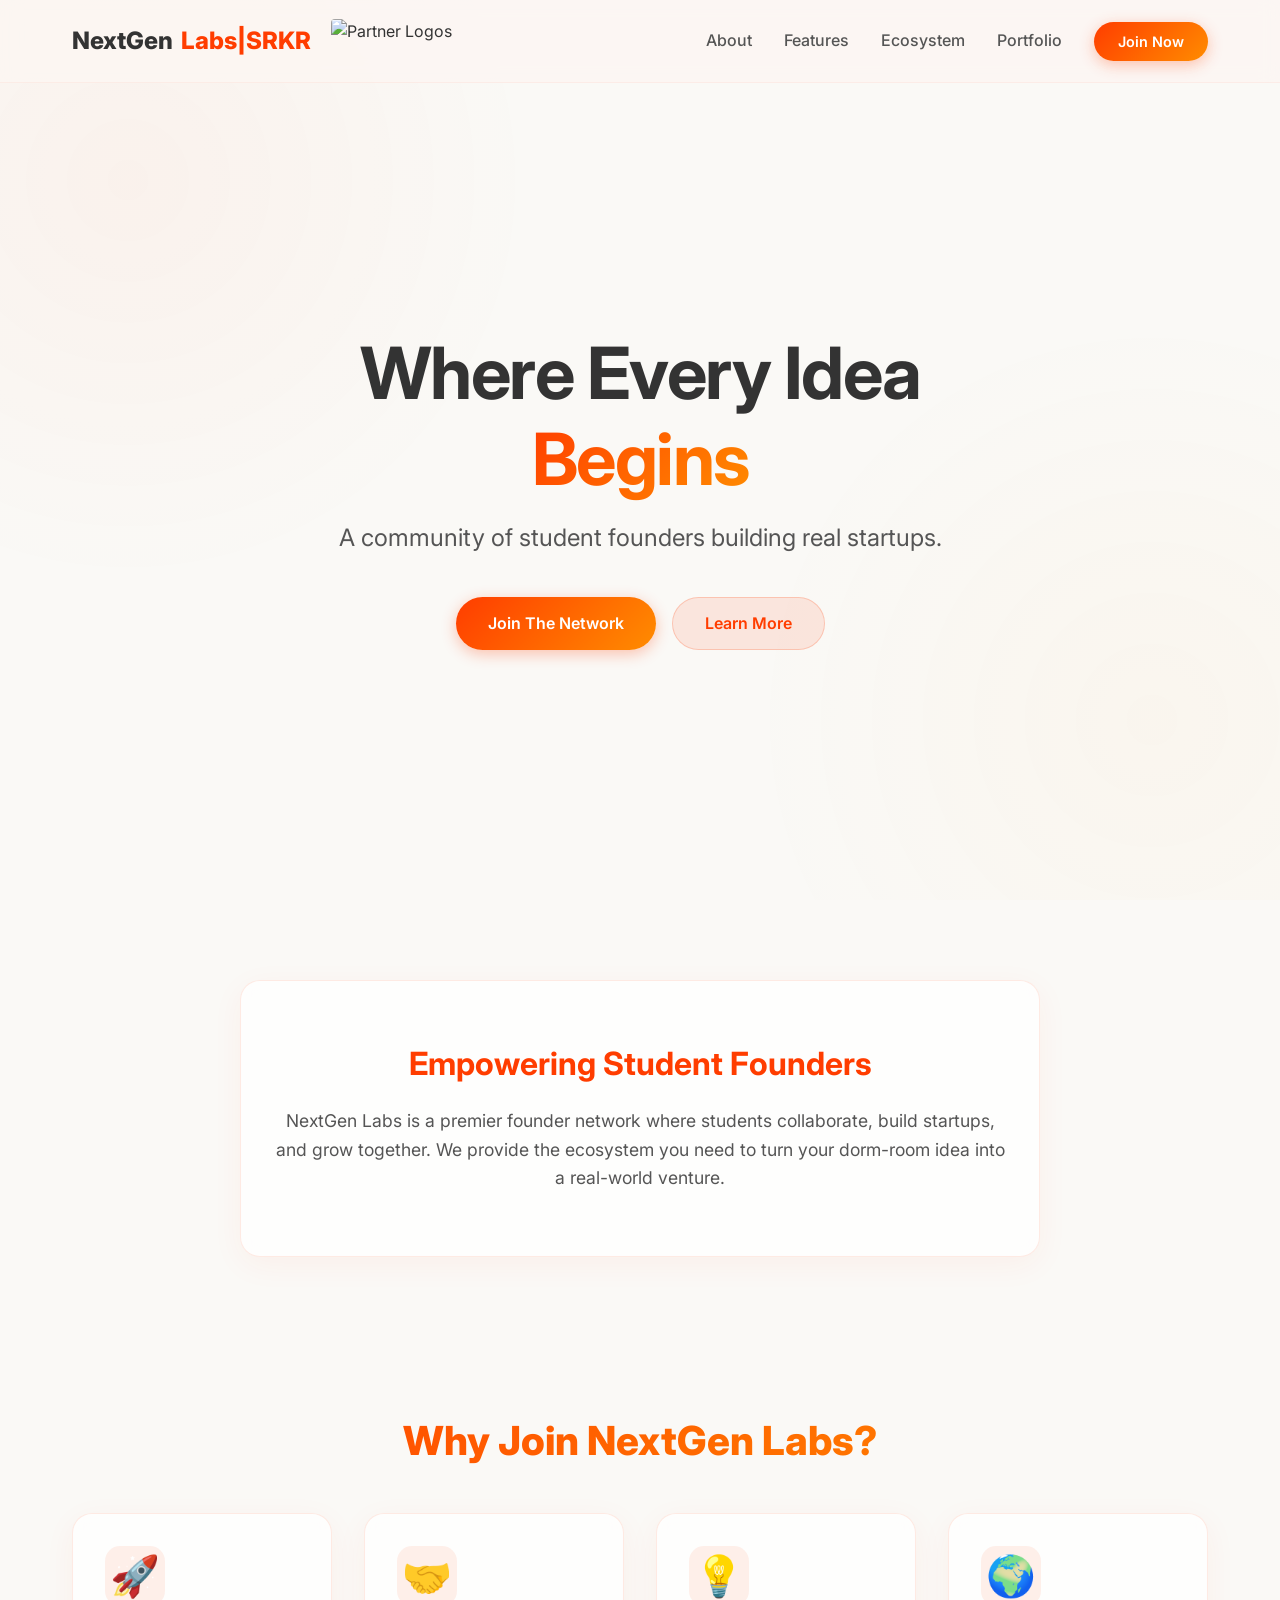
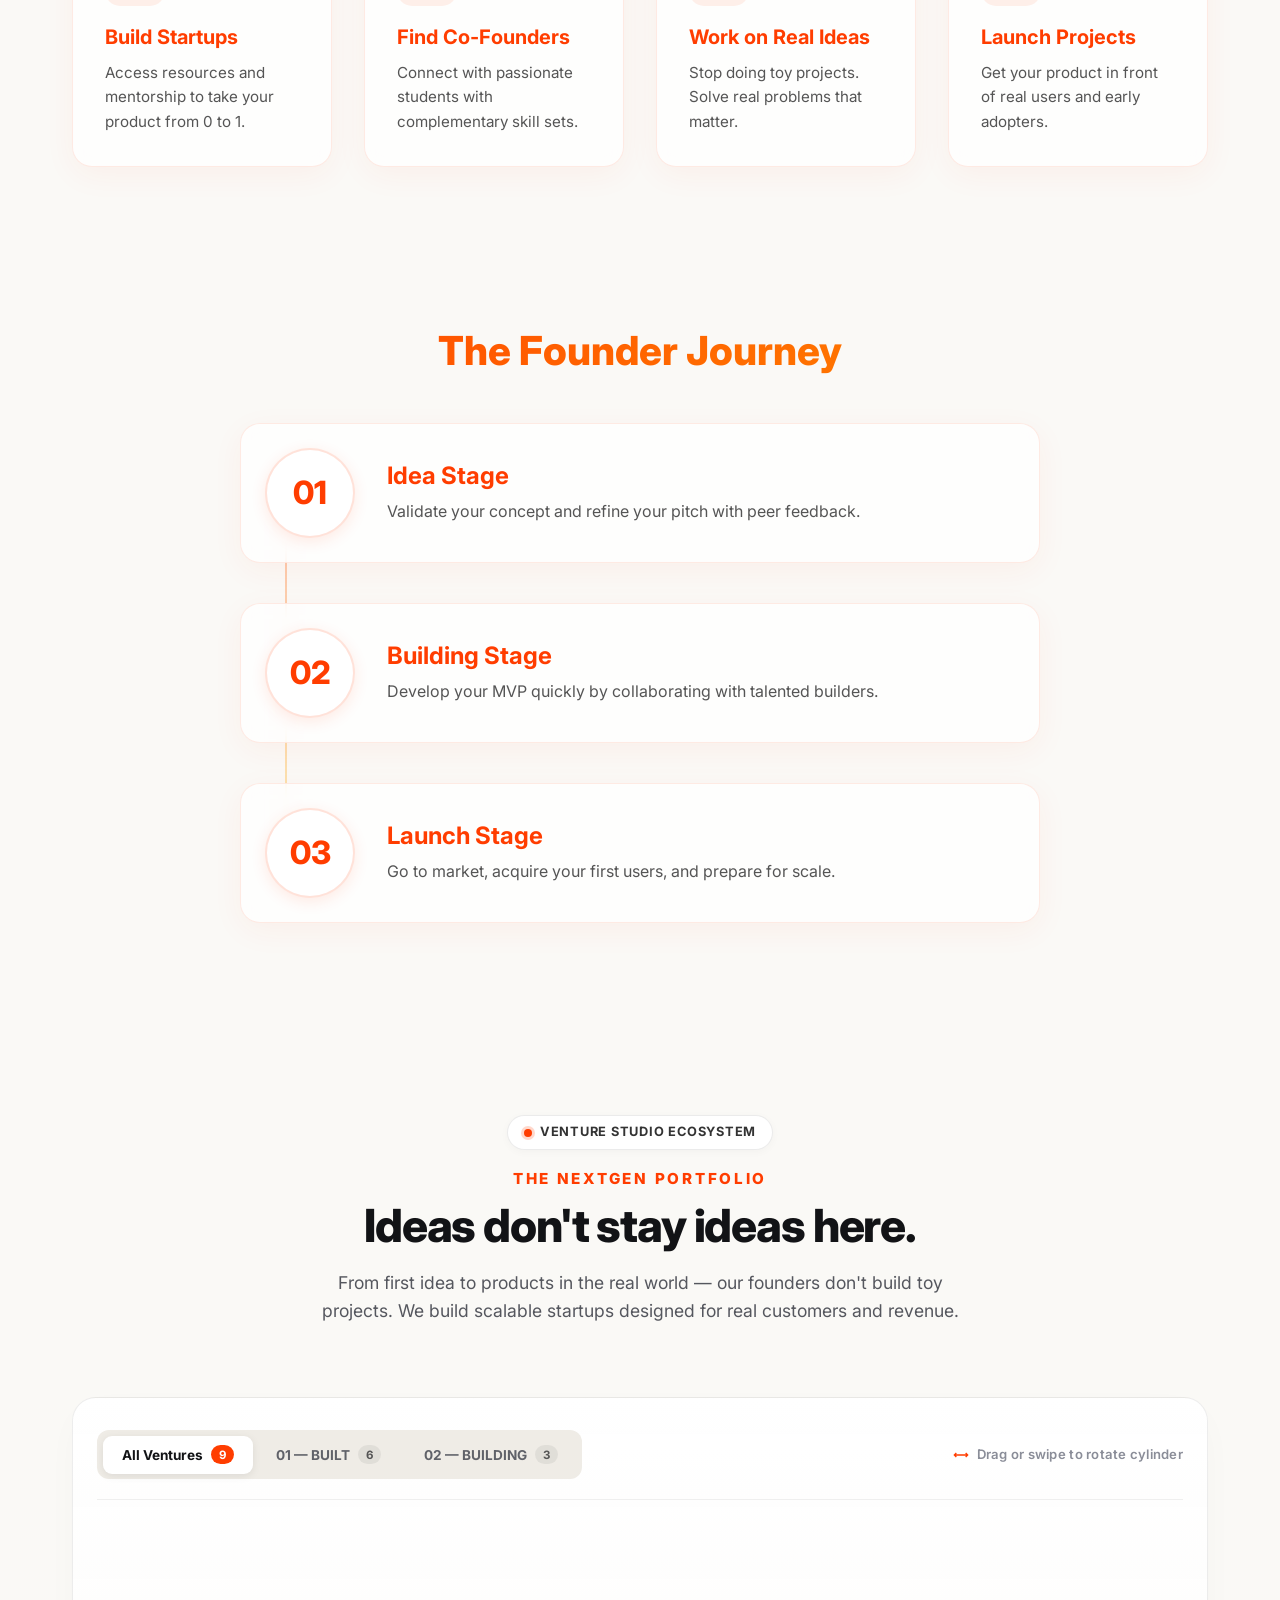
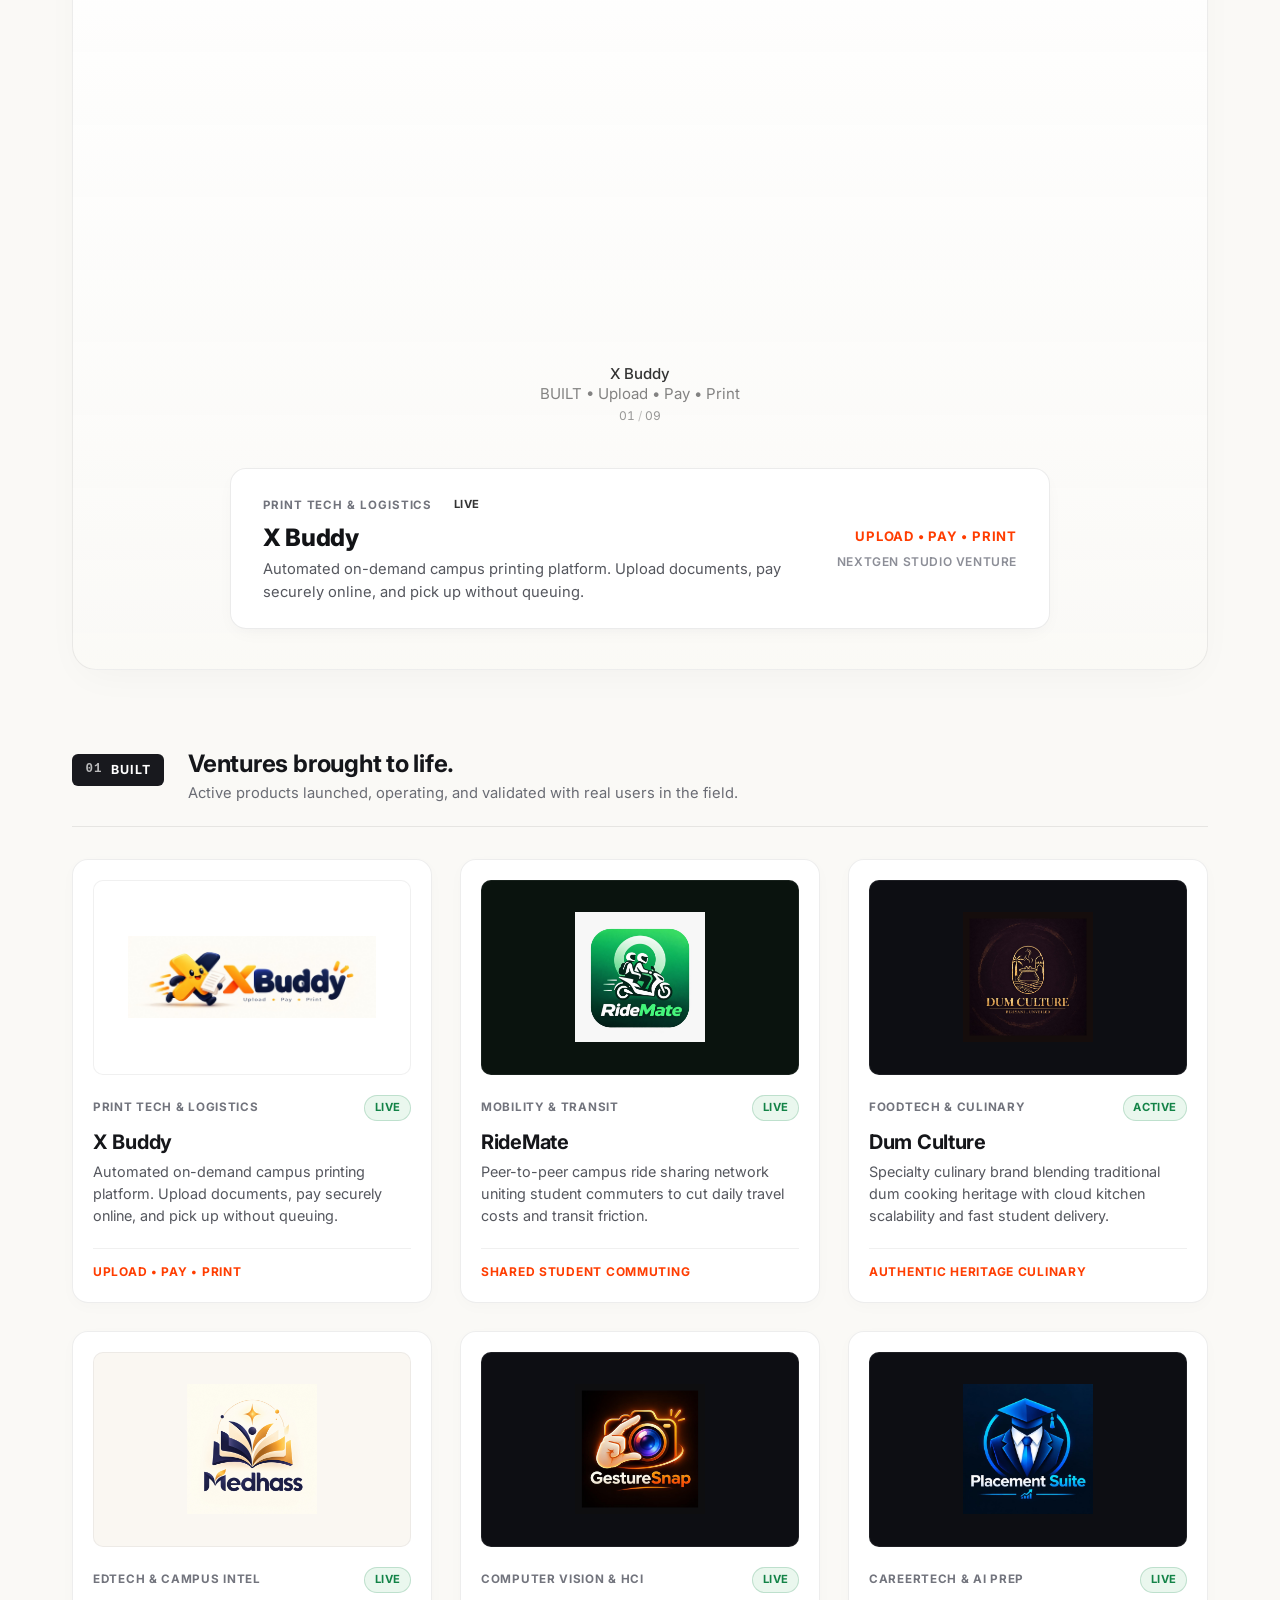
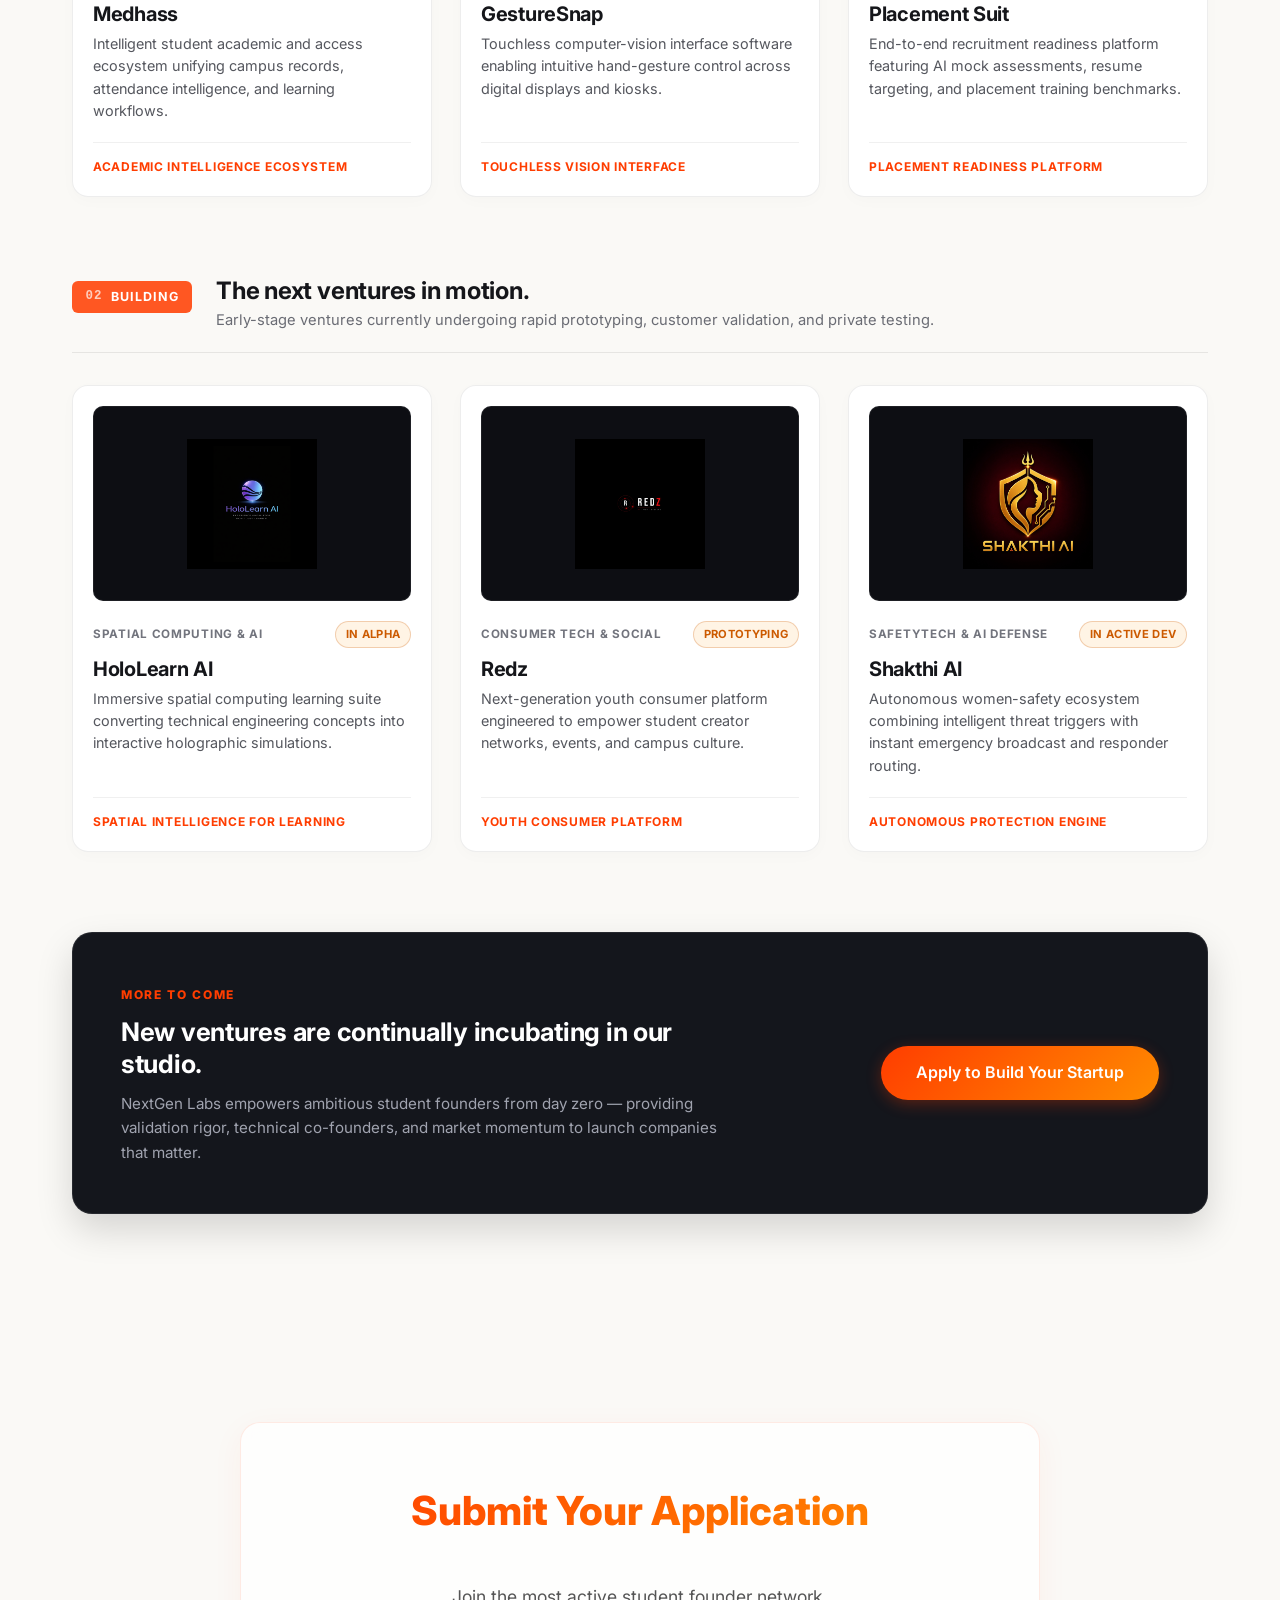
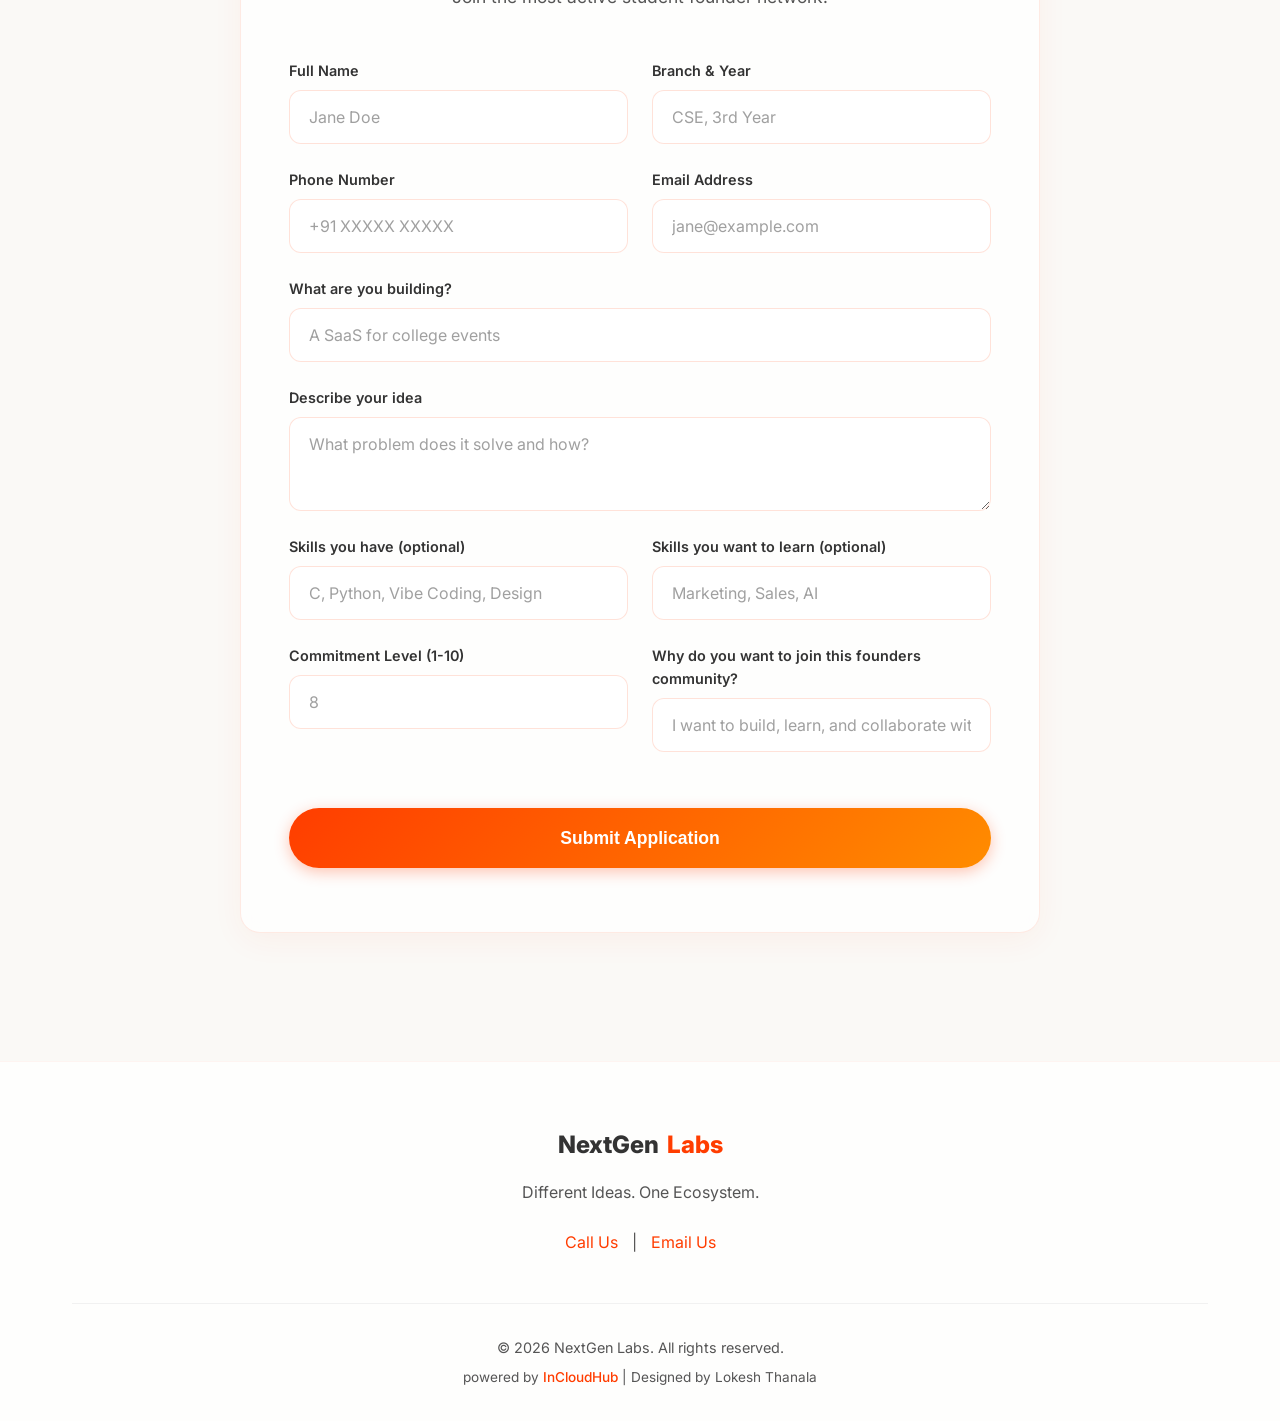
==== commit d4d09552: "Make landing page fully mobile responsive with hamburger drawer and fluid 3D carousel" ====
--- a/index.html
+++ b/index.html
@@ -15,18 +15,25 @@
 
 <body>
     <!-- Navbar -->
-    <nav class="navbar">
+    <nav class="navbar" id="navbar">
         <div class="nav-content">
-            <a href="#" class="logo">
-                NextGen<span>Labs|SRKR</span>
-            </a>
-            <img src="https://blogger.googleusercontent.com/img/b/R29vZ2xl/AVvXsEg8rfGT5zKqlni3e4O51WBTk1u1Pwdi14W-i0em2Zj4MaRL_N1jbyY9fDvZMXiBCzTOk4xgBq0atG9Cm4An5aHieWOSapgt9huWQrtkduIUEnznzEZhvLASDqhYj2eKSxO6D_jpVvR8-OMfi-4z9zOK4a0AadZotktz1GWEpGq1SJ-_c-LsjdhYFMrockQm/s982/threelogos.jpg" alt="Logo" class="nav-logo-img">
-            <div class="nav-links">
-                <a href="#about">About</a>
-                <a href="#features">Features</a>
-                <a href="#ecosystem">Ecosystem</a>
-                <a href="#portfolio">Portfolio</a>
-                <a href="#join" class="btn-primary small">Join Now</a>
+            <div class="nav-brand-group">
+                <a href="#" class="logo">
+                    NextGen<span>Labs|SRKR</span>
+                </a>
+                <img src="https://blogger.googleusercontent.com/img/b/R29vZ2xl/AVvXsEg8rfGT5zKqlni3e4O51WBTk1u1Pwdi14W-i0em2Zj4MaRL_N1jbyY9fDvZMXiBCzTOk4xgBq0atG9Cm4An5aHieWOSapgt9huWQrtkduIUEnznzEZhvLASDqhYj2eKSxO6D_jpVvR8-OMfi-4z9zOK4a0AadZotktz1GWEpGq1SJ-_c-LsjdhYFMrockQm/s982/threelogos.jpg" alt="Partner Logos" class="nav-logo-img">
+            </div>
+            <button class="nav-toggle" id="navToggle" aria-label="Toggle navigation menu" aria-expanded="false">
+                <span class="bar"></span>
+                <span class="bar"></span>
+                <span class="bar"></span>
+            </button>
+            <div class="nav-links" id="navLinks">
+                <a href="#about" class="nav-link-item">About</a>
+                <a href="#features" class="nav-link-item">Features</a>
+                <a href="#ecosystem" class="nav-link-item">Ecosystem</a>
+                <a href="#portfolio" class="nav-link-item">Portfolio</a>
+                <a href="#join" class="btn-primary small nav-link-item nav-btn">Join Now</a>
             </div>
         </div>
     </nav>
@@ -156,7 +163,7 @@
                 </div>
 
                 <!-- Circular Carousel Ring Component -->
-                <div id="portfolioCarouselStage" style="width: 100%; height: 560px; position: relative;"></div>
+                <div id="portfolioCarouselStage" class="portfolio-carousel-stage"></div>
 
                 <!-- Synchronized Active Spotlight Card -->
                 <div id="portfolioSpotlight" class="venture-spotlight-card"></div>
--- a/style.css
+++ b/style.css
@@ -226,6 +226,14 @@
     display: flex;
     justify-content: space-between;
     align-items: center;
+    position: relative;
+}
+
+.nav-brand-group {
+    display: inline-flex;
+    align-items: center;
+    gap: 1.25rem;
+    flex-shrink: 0;
 }
 
 .logo {
@@ -235,6 +243,7 @@
     display: inline-flex;
     align-items: center;
     gap: 0.5rem;
+    white-space: nowrap;
 }
 
 .logo span {
@@ -246,6 +255,7 @@
     width: auto;
     border-radius: 4px;
     object-fit: contain;
+    transition: height 0.2s ease;
 }
 
 .nav-links {
@@ -261,6 +271,53 @@
 
 .nav-links a:not(.btn-primary):hover {
     color: var(--primary);
+}
+
+/* Mobile Nav Toggle Button */
+.nav-toggle {
+    display: none;
+    background: transparent;
+    border: none;
+    cursor: pointer;
+    padding: 0.5rem;
+    width: 44px;
+    height: 44px;
+    border-radius: 10px;
+    flex-direction: column;
+    justify-content: center;
+    align-items: center;
+    gap: 5px;
+    z-index: 1002;
+    transition: background 0.2s ease;
+    -webkit-tap-highlight-color: transparent;
+}
+
+.nav-toggle:hover {
+    background: rgba(255, 61, 0, 0.08);
+}
+
+.nav-toggle .bar {
+    width: 22px;
+    height: 2.2px;
+    background: var(--text-dark);
+    border-radius: 2px;
+    transition: transform 0.3s cubic-bezier(0.16, 1, 0.3, 1), opacity 0.2s ease, background-color 0.3s ease;
+    transform-origin: center;
+}
+
+.nav-toggle.active .bar:nth-child(1) {
+    transform: translateY(7.2px) rotate(45deg);
+    background: var(--primary);
+}
+
+.nav-toggle.active .bar:nth-child(2) {
+    opacity: 0;
+    transform: scaleX(0);
+}
+
+.nav-toggle.active .bar:nth-child(3) {
+    transform: translateY(-7.2px) rotate(-45deg);
+    background: var(--primary);
 }
 
 /* Hero Section */
@@ -752,6 +809,14 @@
     50% { transform: translateX(4px); }
 }
 
+/* Carousel Stage Container */
+.portfolio-carousel-stage {
+    width: 100%;
+    height: 520px;
+    position: relative;
+    max-width: 100%;
+}
+
 /* Spotlight Card below Carousel */
 .venture-spotlight-card {
     max-width: 820px;
@@ -1139,10 +1204,29 @@
     padding: 0.9rem 2.2rem;
 }
 
-/* Responsive adjustments */
+/* ==================================================
+   RESPONSIVE DESIGN SYSTEM (MOBILE-FIRST POLISH)
+   ================================================== */
+
+/* Horizontal Overflow Guard */
+html, body {
+    max-width: 100vw;
+    overflow-x: hidden;
+}
+
+/* Tablet & Smaller Desktops (<= 992px) */
 @media (max-width: 992px) {
+    .container {
+        padding: 0 1.75rem;
+    }
+
     .portfolio-grid {
         grid-template-columns: repeat(2, 1fr);
+        gap: 1.5rem;
+    }
+
+    .portfolio-carousel-stage {
+        height: 480px;
     }
 
     .portfolio-more-card {
@@ -1162,51 +1246,452 @@
     }
 }
 
+/* Mobile Navigation Transformation (<= 860px) */
+@media (max-width: 860px) {
+    .nav-toggle {
+        display: flex;
+    }
+
+    .nav-content {
+        padding: 0.85rem 1.25rem;
+    }
+
+    .nav-logo-img {
+        height: 36px;
+    }
+
+    .logo {
+        font-size: 1.3rem;
+    }
+
+    .nav-links {
+        position: fixed;
+        top: 0;
+        left: 0;
+        width: 100vw;
+        height: 100vh;
+        height: 100dvh;
+        background: rgba(250, 249, 246, 0.98);
+        backdrop-filter: blur(24px);
+        -webkit-backdrop-filter: blur(24px);
+        flex-direction: column;
+        justify-content: center;
+        align-items: center;
+        gap: 1.85rem;
+        opacity: 0;
+        visibility: hidden;
+        transform: translateY(-20px);
+        transition: opacity 0.35s cubic-bezier(0.16, 1, 0.3, 1),
+                    transform 0.35s cubic-bezier(0.16, 1, 0.3, 1),
+                    visibility 0.35s ease;
+        z-index: 1001;
+        padding: 2rem;
+    }
+
+    .nav-links.active {
+        opacity: 1;
+        visibility: visible;
+        transform: translateY(0);
+        pointer-events: auto;
+    }
+
+    .nav-links a:not(.btn-primary) {
+        font-size: 1.45rem;
+        font-weight: 700;
+        color: var(--text-dark);
+        padding: 0.5rem 1rem;
+        transition: color 0.2s ease, transform 0.2s ease;
+    }
+
+    .nav-links a:not(.btn-primary):hover,
+    .nav-links a:not(.btn-primary):active {
+        color: var(--primary);
+        transform: scale(1.05);
+    }
+
+    .nav-links .nav-btn {
+        font-size: 1.1rem;
+        padding: 0.9rem 2.6rem;
+        border-radius: 999px;
+        margin-top: 0.75rem;
+        box-shadow: 0 8px 24px rgba(255, 61, 0, 0.35);
+    }
+}
+
+/* Tablet & Mobile Breakpoint (<= 768px) */
 @media (max-width: 768px) {
-    .nav-links {
-        display: none;
+    .container {
+        padding: 0 1.25rem;
+    }
+
+    /* Typography Clamping */
+    .section-title {
+        font-size: 2rem;
+        margin-bottom: 2.25rem;
+    }
+
+    /* Section Padding Compression */
+    .about,
+    .features,
+    .ecosystem,
+    .portfolio-section,
+    .join {
+        padding: 3.75rem 0;
+    }
+
+    /* Hero Section */
+    .hero {
+        padding-top: 100px;
+        padding-bottom: 3.5rem;
+        min-height: auto;
+    }
+
+    .hero-content {
+        padding: 0 0.5rem;
     }
 
     .hero h1 {
-        font-size: 3rem;
+        font-size: clamp(2.3rem, 7.5vw, 3.4rem);
+        letter-spacing: -0.02em;
+        line-height: 1.18;
+    }
+
+    .tagline {
+        font-size: 1.15rem;
+        margin-bottom: 2.25rem;
+    }
+
+    /* Features Grid */
+    .features-grid {
+        grid-template-columns: 1fr;
+        gap: 1.25rem;
+    }
+
+    .feature-card {
+        padding: 1.6rem 1.35rem;
+        border-radius: 16px;
+    }
+
+    /* Ecosystem Timeline */
+    .timeline {
+        gap: 1.5rem;
+    }
+
+    .timeline-line {
+        left: 28px;
+        top: 35px;
+        bottom: 35px;
+        opacity: 0.25;
+    }
+
+    .stage {
+        flex-direction: row;
+        align-items: flex-start;
+        text-align: left;
+        padding: 1.35rem 1.15rem;
+        gap: 1.15rem;
+        border-radius: 16px;
+    }
+
+    .stage-number {
+        width: 56px;
+        height: 56px;
+        font-size: 1.3rem;
+        border-width: 2px;
+        box-shadow: 0 4px 12px rgba(255, 61, 0, 0.08);
+    }
+
+    .stage-content h3 {
+        font-size: 1.2rem;
+        margin-bottom: 0.35rem;
+    }
+
+    .stage-content p {
+        font-size: 0.92rem;
+        line-height: 1.55;
+    }
+
+    /* NextGen Portfolio Header */
+    .portfolio-header {
+        margin-bottom: 2.5rem;
     }
 
     .portfolio-headline {
         font-size: 2.15rem;
-    }
-
+        line-height: 1.2;
+    }
+
+    .portfolio-subcopy {
+        font-size: 0.98rem;
+    }
+
+    /* 3D Circular Carousel Showcase */
+    .carousel-showcase-box {
+        padding: 1.5rem 1rem 1.75rem;
+        border-radius: 20px;
+        margin-bottom: 3.5rem;
+    }
+
+    .portfolio-carousel-stage {
+        height: 420px;
+    }
+
+    .portfolio-controls-bar {
+        flex-direction: column;
+        align-items: stretch;
+        gap: 0.85rem;
+        padding-bottom: 1rem;
+        margin-bottom: 1.25rem;
+    }
+
+    .portfolio-controls-tabs {
+        display: flex;
+        overflow-x: auto;
+        -webkit-overflow-scrolling: touch;
+        width: 100%;
+        scrollbar-width: none;
+        gap: 0.35rem;
+        padding: 0.3rem;
+    }
+
+    .portfolio-controls-tabs::-webkit-scrollbar {
+        display: none;
+    }
+
+    .portfolio-control-btn {
+        flex-shrink: 0;
+        padding: 0.55rem 0.95rem;
+        font-size: 0.82rem;
+        white-space: nowrap;
+    }
+
+    .portfolio-interaction-hint {
+        justify-content: center;
+        font-size: 0.78rem;
+    }
+
+    /* Synchronized Spotlight Card */
+    .venture-spotlight-card {
+        padding: 1.25rem 1.15rem;
+        border-radius: 14px;
+        margin-top: 1.25rem;
+    }
+
+    .spotlight-inner {
+        flex-direction: column;
+        align-items: flex-start;
+        gap: 0.85rem;
+    }
+
+    .spotlight-left {
+        width: 100%;
+    }
+
+    .spotlight-title {
+        font-size: 1.35rem;
+        margin-bottom: 0.35rem;
+    }
+
+    .spotlight-desc {
+        font-size: 0.88rem;
+        line-height: 1.5;
+    }
+
+    .spotlight-right {
+        width: 100%;
+        padding-top: 0.75rem;
+        border-top: 1px solid rgba(0, 0, 0, 0.06);
+        display: flex;
+        justify-content: space-between;
+        align-items: center;
+    }
+
+    .spotlight-tagline {
+        font-size: 0.82rem;
+    }
+
+    /* Venture Group Header */
     .group-header {
         flex-direction: column;
         align-items: flex-start;
         gap: 0.6rem;
+        margin-bottom: 1.5rem;
+    }
+
+    .group-headline {
+        font-size: 1.4rem;
+    }
+
+    .group-subline {
+        font-size: 0.9rem;
+    }
+
+    /* Application Form */
+    .form-container {
+        padding: 2.25rem 1.35rem !important;
+        border-radius: 20px;
+    }
+
+    .form-subtitle {
+        font-size: 1rem;
+        margin-bottom: 2rem;
     }
 
     .grid-2 {
         grid-template-columns: 1fr;
-        gap: 1rem;
-    }
-
-    .form-container {
-        padding: 2rem !important;
-    }
-
-    .stage {
+        gap: 1.15rem;
+    }
+
+    input, textarea {
+        font-size: 16px !important; /* Prevents auto-zoom on mobile iOS */
+        padding: 0.85rem 1rem;
+        border-radius: 10px;
+    }
+
+    .submit-btn {
+        width: 100%;
+        padding: 1rem 1.5rem;
+        font-size: 1.05rem;
+    }
+}
+
+/* Small Smartphone Breakpoint (<= 580px) */
+@media (max-width: 580px) {
+    .container {
+        padding: 0 1rem;
+    }
+
+    /* Navigation header compact layout */
+    .nav-content {
+        padding: 0.7rem 0.9rem;
+    }
+
+    .nav-brand-group {
+        gap: 0.75rem;
+    }
+
+    .nav-logo-img {
+        height: 32px;
+    }
+
+    .logo {
+        font-size: 1.15rem;
+    }
+
+    /* Hero CTA full-width buttons */
+    .hero h1 {
+        font-size: 2.15rem;
+    }
+
+    .tagline {
+        font-size: 1.05rem;
+    }
+
+    .hero-cta {
         flex-direction: column;
-        text-align: center;
-        gap: 1rem;
-    }
-
-    .timeline-line {
-        display: none;
-    }
-}
-
-@media (max-width: 580px) {
+        width: 100%;
+        max-width: 300px;
+        margin: 0 auto;
+        gap: 0.75rem;
+    }
+
+    .hero-cta .btn-primary,
+    .hero-cta .btn-secondary {
+        width: 100%;
+        padding: 0.85rem 1.5rem;
+        font-size: 0.95rem;
+    }
+
+    /* About Section */
+    .about-card {
+        padding: 2.25rem 1.15rem;
+        border-radius: 16px;
+    }
+
+    .about-card h2 {
+        font-size: 1.45rem;
+    }
+
+    .about-card p {
+        font-size: 0.92rem;
+    }
+
+    /* 3D Carousel Stage on small phones */
+    .portfolio-carousel-stage {
+        height: 360px;
+    }
+
+    .portfolio-headline {
+        font-size: 1.85rem;
+    }
+
+    /* Venture Cards Single Column */
     .portfolio-grid {
         grid-template-columns: 1fr;
-    }
-
-    .portfolio-headline {
-        font-size: 1.85rem;
+        gap: 1.15rem;
+    }
+
+    .venture-card {
+        padding: 1.35rem 1.15rem;
+        border-radius: 16px;
+    }
+
+    .venture-logo-box {
+        width: 64px;
+        height: 64px;
+        border-radius: 12px;
+    }
+
+    .venture-name {
+        font-size: 1.18rem;
+    }
+
+    .venture-desc {
+        font-size: 0.88rem;
+    }
+
+    /* Form Container on narrow screens */
+    .form-container {
+        padding: 1.75rem 1rem !important;
+        border-radius: 16px;
+    }
+
+    /* Footer styling on small devices */
+    footer {
+        padding: 3rem 1rem 2rem;
+    }
+
+    .footer-logo {
+        font-size: 1.4rem;
+    }
+
+    .footer-contact p {
+        font-size: 0.95rem;
+    }
+}
+
+/* Extra-Narrow Screens (<= 380px) */
+@media (max-width: 380px) {
+    .logo {
+        font-size: 1.05rem;
+    }
+
+    .nav-logo-img {
+        height: 28px;
+    }
+
+    .portfolio-carousel-stage {
+        height: 320px;
+    }
+
+    .stage-number {
+        width: 48px;
+        height: 48px;
+        font-size: 1.15rem;
+    }
+
+    .stage {
+        gap: 0.85rem;
+        padding: 1.15rem 0.9rem;
     }
 }
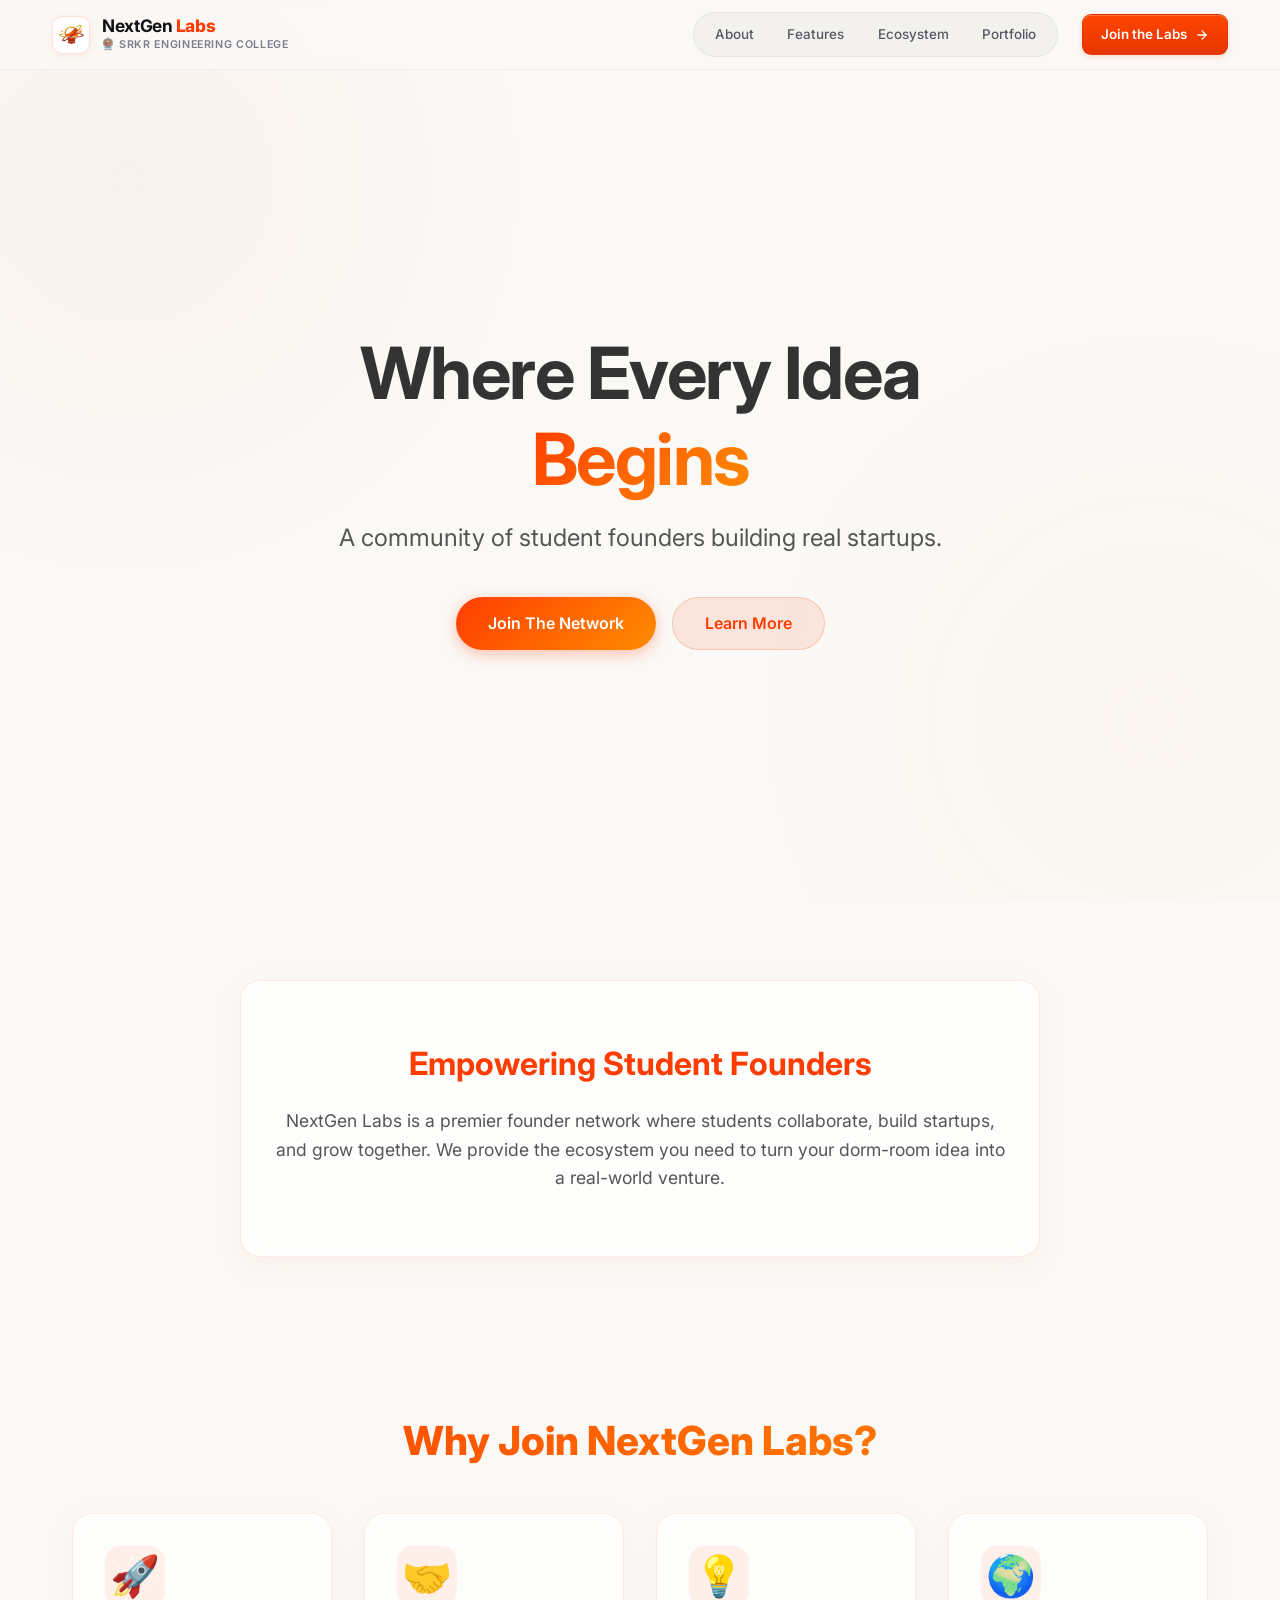
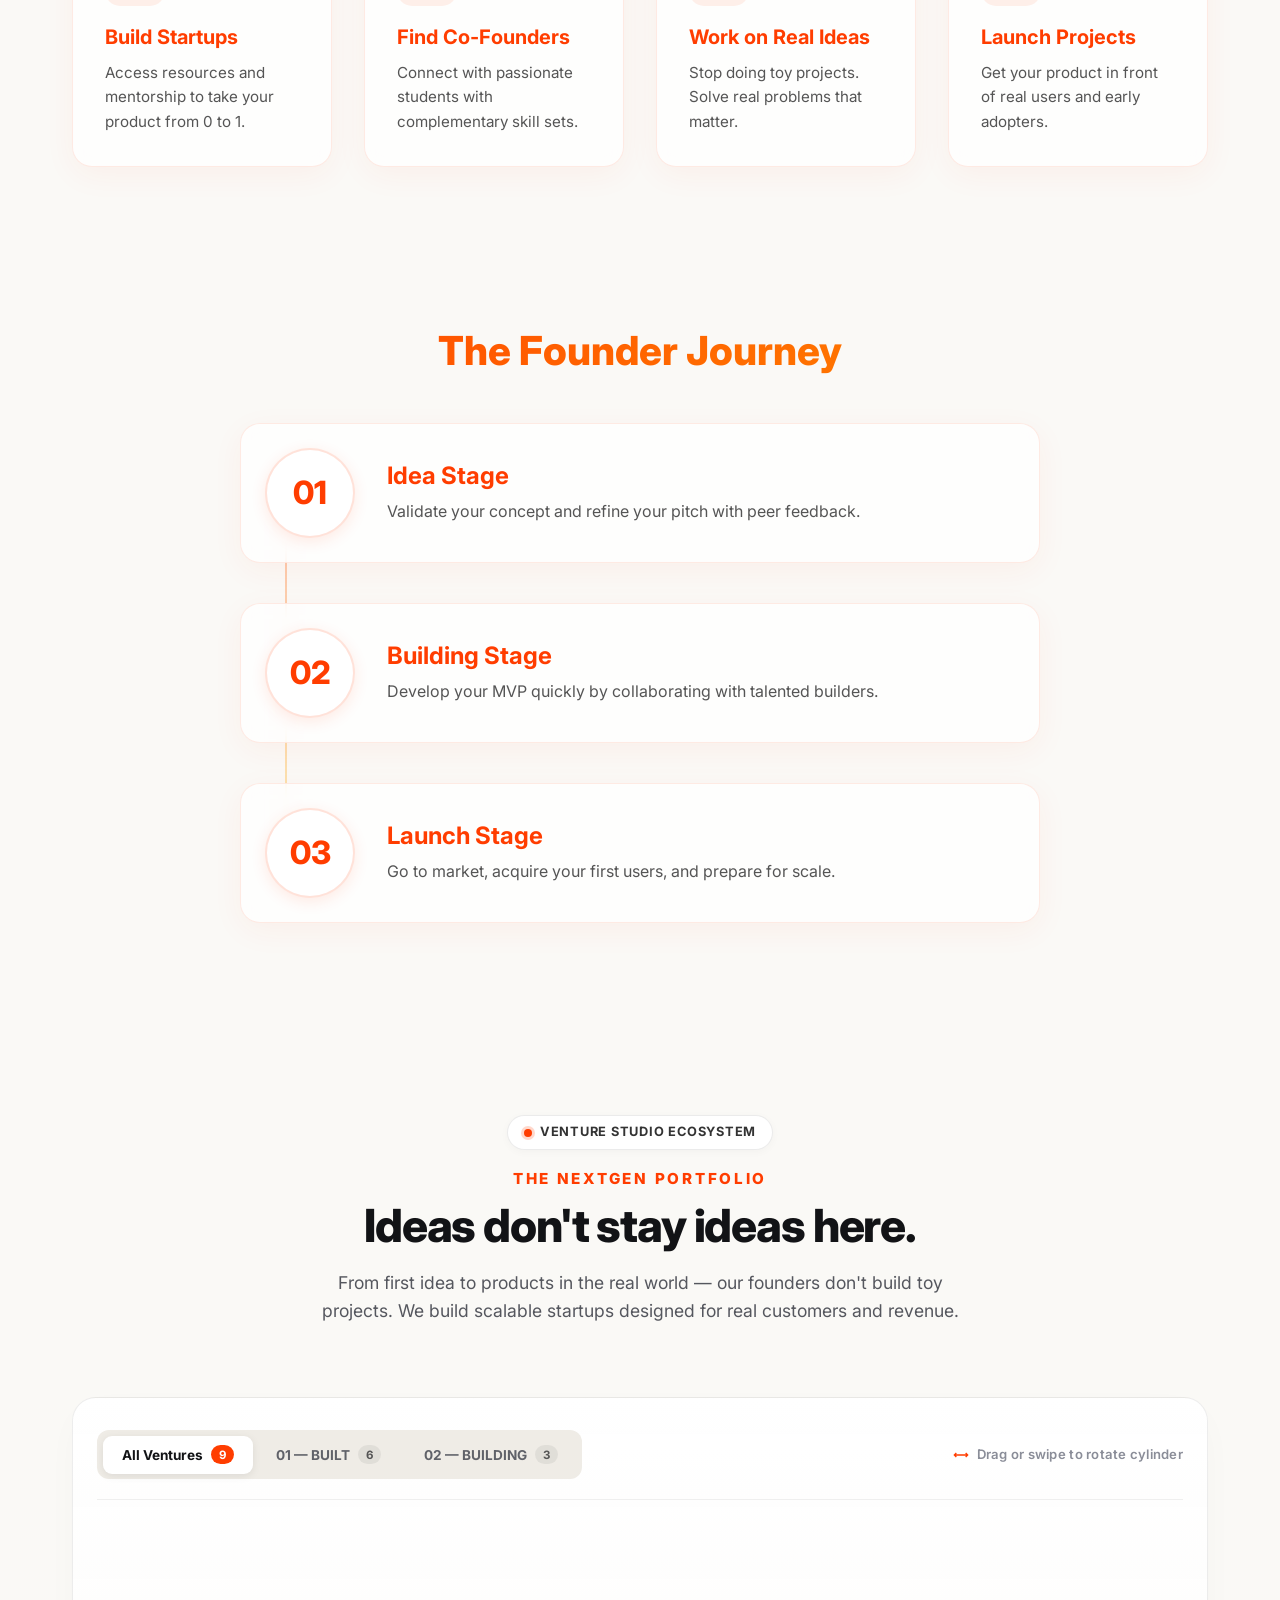
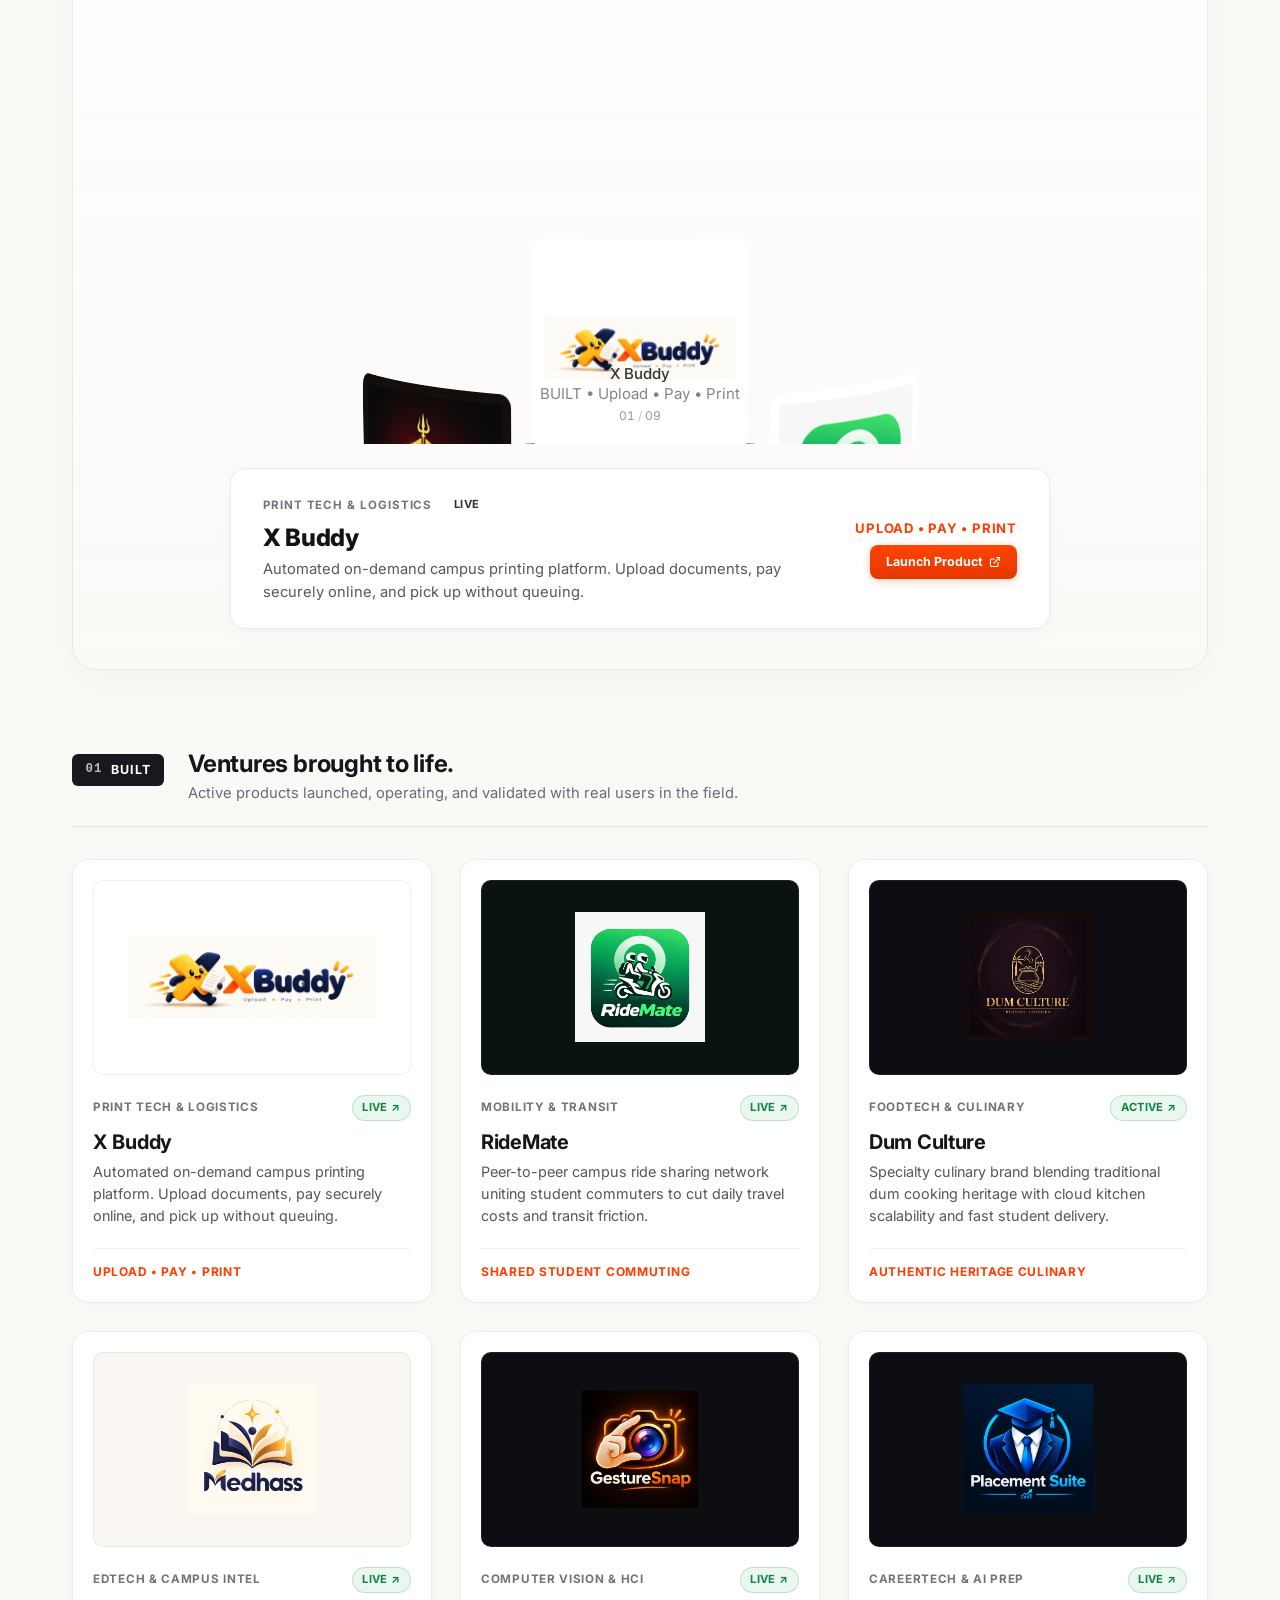
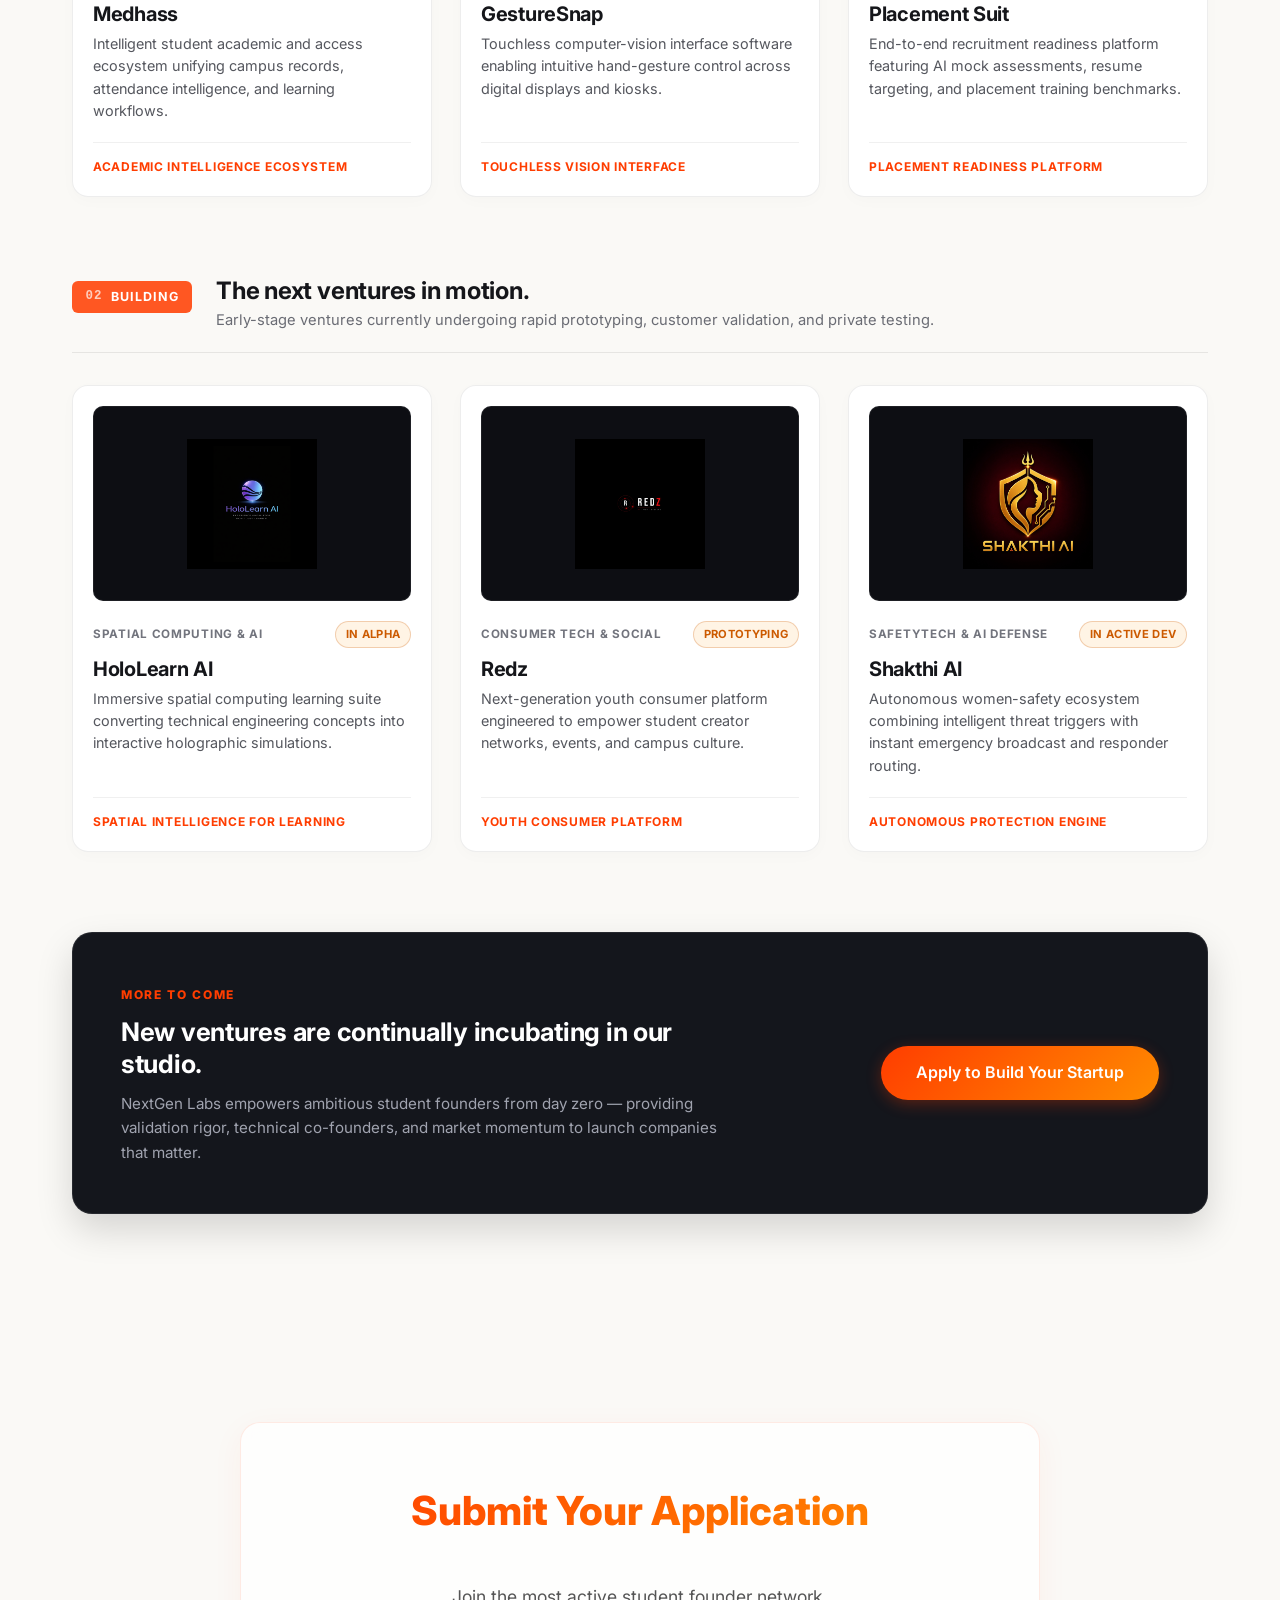
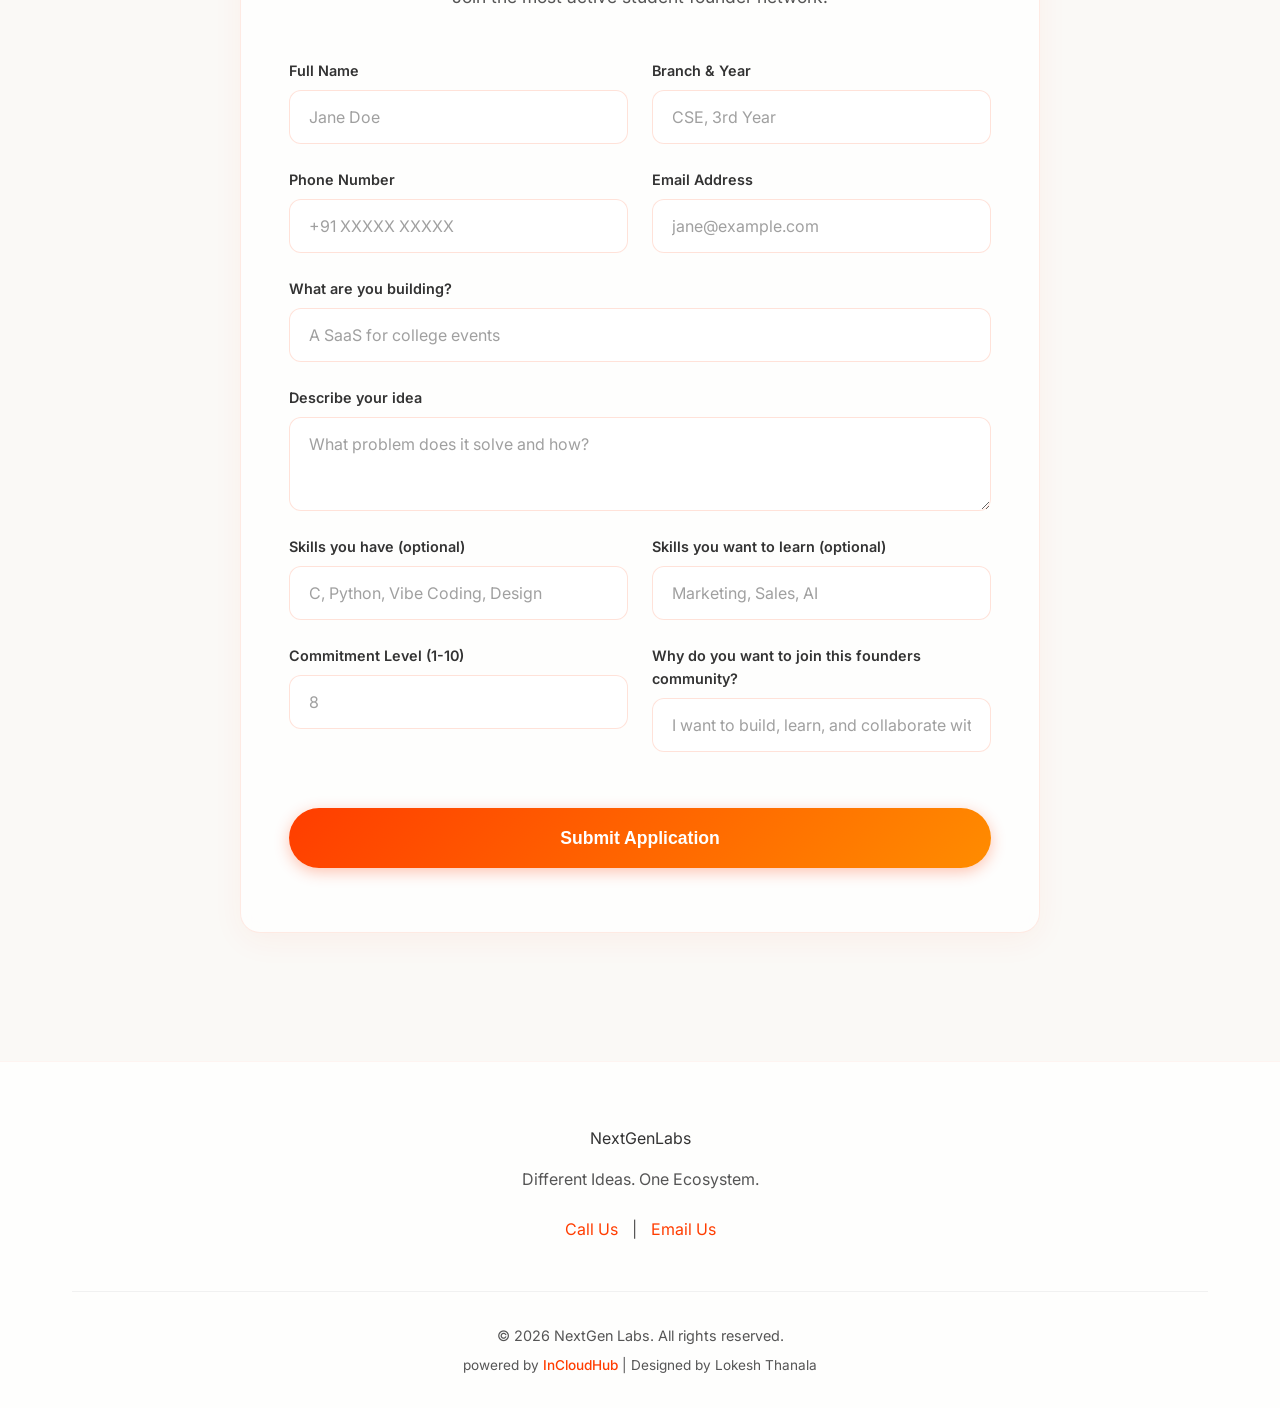
==== commit 0d55ea93: "Redesign header/navigation with unified brand lockup, add live venture links including Medhass" ====
--- a/index.html
+++ b/index.html
@@ -14,29 +14,56 @@
 </head>
 
 <body>
-    <!-- Navbar -->
-    <nav class="navbar" id="navbar">
-        <div class="nav-content">
-            <div class="nav-brand-group">
-                <a href="#" class="logo">
-                    NextGen<span>Labs|SRKR</span>
+    <!-- Header / Navigation -->
+    <header class="header-container" id="siteHeader">
+        <nav class="navbar" id="navbar" aria-label="Main Navigation">
+            <div class="nav-content">
+                <!-- Brand Lockup: NextGen Labs (Primary) & SRKR (Secondary institutional affiliation) -->
+                <a href="#home" class="brand-lockup" aria-label="NextGen Labs homepage">
+                    <div class="brand-emblem-box">
+                        <img src="assets/nextgen-emblem.png" alt="" class="brand-emblem-img" width="34" height="34" aria-hidden="true">
+                    </div>
+                    <div class="brand-identity">
+                        <div class="brand-name">
+                            NextGen <span class="brand-accent">Labs</span>
+                        </div>
+                        <div class="brand-affiliation">
+                            <img src="assets/srkr-seal.png" alt="" class="affiliation-seal" width="13" height="17" aria-hidden="true">
+                            <span class="affiliation-text">SRKR Engineering College</span>
+                        </div>
+                    </div>
                 </a>
-                <img src="https://blogger.googleusercontent.com/img/b/R29vZ2xl/AVvXsEg8rfGT5zKqlni3e4O51WBTk1u1Pwdi14W-i0em2Zj4MaRL_N1jbyY9fDvZMXiBCzTOk4xgBq0atG9Cm4An5aHieWOSapgt9huWQrtkduIUEnznzEZhvLASDqhYj2eKSxO6D_jpVvR8-OMfi-4z9zOK4a0AadZotktz1GWEpGq1SJ-_c-LsjdhYFMrockQm/s982/threelogos.jpg" alt="Partner Logos" class="nav-logo-img">
-            </div>
-            <button class="nav-toggle" id="navToggle" aria-label="Toggle navigation menu" aria-expanded="false">
-                <span class="bar"></span>
-                <span class="bar"></span>
-                <span class="bar"></span>
-            </button>
-            <div class="nav-links" id="navLinks">
-                <a href="#about" class="nav-link-item">About</a>
-                <a href="#features" class="nav-link-item">Features</a>
-                <a href="#ecosystem" class="nav-link-item">Ecosystem</a>
-                <a href="#portfolio" class="nav-link-item">Portfolio</a>
-                <a href="#join" class="btn-primary small nav-link-item nav-btn">Join Now</a>
-            </div>
-        </div>
-    </nav>
+
+                <!-- Desktop Nav Items -->
+                <div class="nav-links" id="navLinks" role="navigation">
+                    <div class="nav-links-track">
+                        <a href="#about" class="nav-link" data-section="about">About</a>
+                        <a href="#features" class="nav-link" data-section="features">Features</a>
+                        <a href="#ecosystem" class="nav-link" data-section="ecosystem">Ecosystem</a>
+                        <a href="#portfolio" class="nav-link" data-section="portfolio">Portfolio</a>
+                    </div>
+                    <div class="nav-cta-box">
+                        <a href="#join" class="btn-join-labs" id="headerJoinBtn">
+                            <span>Join the Labs</span>
+                            <svg class="btn-arrow-icon" width="14" height="14" viewBox="0 0 24 24" fill="none" stroke="currentColor" stroke-width="2.2" stroke-linecap="round" stroke-linejoin="round" aria-hidden="true"><line x1="5" y1="12" x2="19" y2="12"></line><polyline points="12 5 19 12 12 19"></polyline></svg>
+                        </a>
+                    </div>
+                    <!-- Mobile drawer institutional caption -->
+                    <div class="mobile-drawer-footer">
+                        <p class="mobile-footer-tagline">Where Every Idea Begins</p>
+                        <p class="mobile-footer-affil">NextGen Labs · SRKR Engineering College</p>
+                    </div>
+                </div>
+
+                <!-- Mobile Menu Hamburger Button -->
+                <button class="nav-toggle" id="navToggle" aria-label="Toggle navigation menu" aria-expanded="false" aria-controls="navLinks">
+                    <span class="bar bar-1"></span>
+                    <span class="bar bar-2"></span>
+                    <span class="bar bar-3"></span>
+                </button>
+            </div>
+        </nav>
+    </header>
 
     <!-- Hero Section -->
     <section class="hero" id="home">
@@ -185,100 +212,100 @@
 
                 <div class="portfolio-grid">
                     <!-- 1. X Buddy -->
-                    <article class="venture-card">
+                    <a href="https://xbuddysrkr.vercel.app" target="_blank" rel="noopener noreferrer" class="venture-card clickable-card" aria-label="Visit X Buddy">
                         <div class="venture-media theme-light">
                             <img src="assets/portfolio/xbuddy.png" alt="X Buddy Logo" class="venture-logo contain-fit" loading="lazy">
                         </div>
                         <div class="venture-body">
                             <div class="venture-meta">
                                 <span class="venture-sector">Print Tech &amp; Logistics</span>
-                                <span class="venture-status status-live">Live</span>
+                                <span class="venture-status status-live">Live ↗</span>
                             </div>
                             <h4 class="venture-name">X Buddy</h4>
                             <p class="venture-desc">Automated on-demand campus printing platform. Upload documents, pay securely online, and pick up without queuing.</p>
                             <div class="venture-tagline">Upload • Pay • Print</div>
                         </div>
-                    </article>
+                    </a>
 
                     <!-- 2. RideMate -->
-                    <article class="venture-card">
+                    <a href="https://www.ridemate.company/auth" target="_blank" rel="noopener noreferrer" class="venture-card clickable-card" aria-label="Visit RideMate">
                         <div class="venture-media theme-dark-contrast">
                             <img src="assets/portfolio/ridemate.png" alt="RideMate Logo" class="venture-logo contain-fit" loading="lazy">
                         </div>
                         <div class="venture-body">
                             <div class="venture-meta">
                                 <span class="venture-sector">Mobility &amp; Transit</span>
-                                <span class="venture-status status-live">Live</span>
+                                <span class="venture-status status-live">Live ↗</span>
                             </div>
                             <h4 class="venture-name">RideMate</h4>
                             <p class="venture-desc">Peer-to-peer campus ride sharing network uniting student commuters to cut daily travel costs and transit friction.</p>
                             <div class="venture-tagline">Shared Student Commuting</div>
                         </div>
-                    </article>
+                    </a>
 
                     <!-- 3. Dum Culture -->
-                    <article class="venture-card">
+                    <a href="https://dum-culture.vercel.app/" target="_blank" rel="noopener noreferrer" class="venture-card clickable-card" aria-label="Visit Dum Culture">
                         <div class="venture-media theme-dark">
                             <img src="assets/portfolio/cards/dumculture.png" alt="Dum Culture Logo" class="venture-logo contain-fit" loading="lazy">
                         </div>
                         <div class="venture-body">
                             <div class="venture-meta">
                                 <span class="venture-sector">FoodTech &amp; Culinary</span>
-                                <span class="venture-status status-live">Active</span>
+                                <span class="venture-status status-live">Active ↗</span>
                             </div>
                             <h4 class="venture-name">Dum Culture</h4>
                             <p class="venture-desc">Specialty culinary brand blending traditional dum cooking heritage with cloud kitchen scalability and fast student delivery.</p>
                             <div class="venture-tagline">Authentic Heritage Culinary</div>
                         </div>
-                    </article>
+                    </a>
 
                     <!-- 4. Medhass -->
-                    <article class="venture-card">
+                    <a href="https://medhass.vercel.app" target="_blank" rel="noopener noreferrer" class="venture-card clickable-card" aria-label="Visit Medhass">
                         <div class="venture-media theme-warm">
                             <img src="assets/portfolio/medhass.jpg" alt="Medhass Logo" class="venture-logo contain-fit" loading="lazy">
                         </div>
                         <div class="venture-body">
                             <div class="venture-meta">
                                 <span class="venture-sector">EdTech &amp; Campus Intel</span>
-                                <span class="venture-status status-live">Live</span>
+                                <span class="venture-status status-live">Live ↗</span>
                             </div>
                             <h4 class="venture-name">Medhass</h4>
                             <p class="venture-desc">Intelligent student academic and access ecosystem unifying campus records, attendance intelligence, and learning workflows.</p>
                             <div class="venture-tagline">Academic Intelligence Ecosystem</div>
                         </div>
-                    </article>
+                    </a>
 
                     <!-- 5. GestureSnap -->
-                    <article class="venture-card">
+                    <a href="https://gesturesnap2.netlify.app/" target="_blank" rel="noopener noreferrer" class="venture-card clickable-card" aria-label="Visit GestureSnap">
                         <div class="venture-media theme-dark">
                             <img src="assets/portfolio/cards/gesturesnap.png" alt="GestureSnap Logo" class="venture-logo contain-fit" loading="lazy">
                         </div>
                         <div class="venture-body">
                             <div class="venture-meta">
                                 <span class="venture-sector">Computer Vision &amp; HCI</span>
-                                <span class="venture-status status-live">Live</span>
+                                <span class="venture-status status-live">Live ↗</span>
                             </div>
                             <h4 class="venture-name">GestureSnap</h4>
                             <p class="venture-desc">Touchless computer-vision interface software enabling intuitive hand-gesture control across digital displays and kiosks.</p>
                             <div class="venture-tagline">Touchless Vision Interface</div>
                         </div>
-                    </article>
+                    </a>
 
                     <!-- 6. Placement Suit -->
-                    <article class="venture-card">
+                    <a href="https://placement-suite-two.vercel.app" target="_blank" rel="noopener noreferrer" class="venture-card clickable-card" aria-label="Visit Placement Suit">
                         <div class="venture-media theme-dark">
                             <img src="assets/portfolio/placement-suite.png" alt="Placement Suit Logo" class="venture-logo contain-fit" loading="lazy">
                         </div>
                         <div class="venture-body">
                             <div class="venture-meta">
                                 <span class="venture-sector">CareerTech &amp; AI Prep</span>
-                                <span class="venture-status status-live">Live</span>
+                                <span class="venture-status status-live">Live ↗</span>
                             </div>
                             <h4 class="venture-name">Placement Suit</h4>
                             <p class="venture-desc">End-to-end recruitment readiness platform featuring AI mock assessments, resume targeting, and placement training benchmarks.</p>
                             <div class="venture-tagline">Placement Readiness Platform</div>
                         </div>
-                    </article>
+                    </a>
                 </div>
             </div>
 
--- a/style.css
+++ b/style.css
@@ -202,121 +202,293 @@
     border-color: rgba(255, 61, 0, 0.3);
 }
 
-/* Navbar */
-.navbar {
+/* ==================================================
+   HEADER & NAVIGATION ARCHITECTURE (PREMIUM VENTURE STUDIO)
+   ================================================== */
+.header-container {
     position: fixed;
     top: 0;
+    left: 0;
     width: 100%;
     z-index: 1000;
-    background: rgba(252, 246, 242, 0.85);
-    backdrop-filter: blur(10px);
-    border-bottom: 1px solid rgba(255, 61, 0, 0.05);
-    transition: all 0.3s ease;
+    pointer-events: none;
+}
+
+.navbar {
+    width: 100%;
+    height: 70px;
+    background: rgba(250, 249, 246, 0.82);
+    backdrop-filter: blur(16px);
+    -webkit-backdrop-filter: blur(16px);
+    border-bottom: 1px solid rgba(0, 0, 0, 0.05);
+    transition: height 0.28s cubic-bezier(0.16, 1, 0.3, 1),
+                background-color 0.28s cubic-bezier(0.16, 1, 0.3, 1),
+                border-color 0.28s cubic-bezier(0.16, 1, 0.3, 1),
+                box-shadow 0.28s cubic-bezier(0.16, 1, 0.3, 1);
+    pointer-events: auto;
 }
 
 .navbar.scrolled {
-    box-shadow: 0 4px 20px rgba(0, 0, 0, 0.05);
-    padding: 0.5rem 0;
+    height: 60px;
+    background: rgba(250, 249, 246, 0.94);
+    backdrop-filter: blur(20px);
+    -webkit-backdrop-filter: blur(20px);
+    border-bottom: 1px solid rgba(0, 0, 0, 0.08);
+    box-shadow: 0 4px 20px -4px rgba(0, 0, 0, 0.05);
 }
 
 .nav-content {
-    max-width: 1200px;
+    max-width: 1240px;
+    height: 100%;
     margin: 0 auto;
-    padding: 1.2rem 2rem;
+    padding: 0 2rem;
     display: flex;
     justify-content: space-between;
     align-items: center;
     position: relative;
 }
 
-.nav-brand-group {
+/* Brand Lockup: NextGen Labs (Primary) & SRKR (Secondary) */
+.brand-lockup {
     display: inline-flex;
     align-items: center;
-    gap: 1.25rem;
+    gap: 0.75rem;
+    text-decoration: none;
+    color: inherit;
+    user-select: none;
+    transition: transform 0.2s cubic-bezier(0.16, 1, 0.3, 1);
+}
+
+.brand-lockup:hover {
+    transform: translateY(-0.5px);
+}
+
+.brand-emblem-box {
+    width: 38px;
+    height: 38px;
+    background: #FFFFFF;
+    border: 1px solid rgba(255, 61, 0, 0.16);
+    border-radius: 10px;
+    display: flex;
+    align-items: center;
+    justify-content: center;
+    box-shadow: 0 2px 8px rgba(255, 61, 0, 0.08);
+    transition: all 0.25s cubic-bezier(0.16, 1, 0.3, 1);
     flex-shrink: 0;
 }
 
-.logo {
-    font-size: 1.5rem;
+.brand-lockup:hover .brand-emblem-box {
+    border-color: rgba(255, 61, 0, 0.32);
+    box-shadow: 0 4px 14px rgba(255, 61, 0, 0.16);
+    transform: scale(1.02);
+}
+
+.brand-emblem-img {
+    width: 25px;
+    height: 25px;
+    object-fit: contain;
+    display: block;
+}
+
+.brand-identity {
+    display: flex;
+    flex-direction: column;
+    justify-content: center;
+    line-height: 1.15;
+}
+
+.brand-name {
+    font-size: 1.08rem;
+    font-weight: 700;
+    color: #111216;
+    letter-spacing: -0.02em;
+    display: flex;
+    align-items: center;
+    gap: 0.2rem;
+}
+
+.brand-name .brand-accent {
+    color: var(--primary);
     font-weight: 800;
-    color: var(--text-dark);
+}
+
+.brand-affiliation {
     display: inline-flex;
     align-items: center;
-    gap: 0.5rem;
+    gap: 0.32rem;
+    margin-top: 2px;
+}
+
+.affiliation-seal {
+    width: 12px;
+    height: 16px;
+    object-fit: contain;
+    opacity: 0.85;
+    flex-shrink: 0;
+}
+
+.affiliation-text {
+    font-size: 0.67rem;
+    font-weight: 600;
+    letter-spacing: 0.06em;
+    text-transform: uppercase;
+    color: #7A7E8B;
+    transition: color 0.2s ease;
+}
+
+.brand-lockup:hover .affiliation-text {
+    color: #4C4E57;
+}
+
+/* Desktop Nav Links & Track */
+.nav-links {
+    display: flex;
+    align-items: center;
+    gap: 1.5rem;
+}
+
+.nav-links-track {
+    display: inline-flex;
+    align-items: center;
+    background: rgba(0, 0, 0, 0.03);
+    border: 1px solid rgba(0, 0, 0, 0.05);
+    border-radius: 999px;
+    padding: 0.25rem 0.35rem;
+    gap: 0.2rem;
+}
+
+.nav-link {
+    position: relative;
+    font-size: 0.84rem;
+    font-weight: 500;
+    color: #555863;
+    padding: 0.42rem 0.95rem;
+    border-radius: 999px;
+    text-decoration: none;
+    transition: all 0.2s cubic-bezier(0.16, 1, 0.3, 1);
     white-space: nowrap;
 }
 
-.logo span {
-    color: var(--primary);
-}
-
-.nav-logo-img {
-    height: 44px;
-    width: auto;
-    border-radius: 4px;
-    object-fit: contain;
-    transition: height 0.2s ease;
-}
-
-.nav-links {
-    display: flex;
-    gap: 2rem;
-    align-items: center;
-}
-
-.nav-links a:not(.btn-primary) {
-    font-weight: 500;
-    color: var(--text-light);
-}
-
-.nav-links a:not(.btn-primary):hover {
-    color: var(--primary);
+.nav-link:hover {
+    color: #111216;
+    background: rgba(0, 0, 0, 0.035);
+}
+
+.nav-link.active {
+    color: #111216;
+    font-weight: 600;
+    background: #FFFFFF;
+    box-shadow: 0 1px 3px rgba(0, 0, 0, 0.06), 0 1px 1px rgba(0, 0, 0, 0.04);
+}
+
+.nav-link.active::after {
+    content: '';
+    position: absolute;
+    bottom: 3px;
+    left: 50%;
+    transform: translateX(-50%);
+    width: 4px;
+    height: 4px;
+    border-radius: 50%;
+    background: var(--primary);
+}
+
+/* CTA Button */
+.nav-cta-box {
+    display: inline-flex;
+    align-items: center;
+}
+
+.btn-join-labs {
+    display: inline-flex;
+    align-items: center;
+    gap: 0.45rem;
+    padding: 0.52rem 1.15rem;
+    border-radius: 9px;
+    font-size: 0.84rem;
+    font-weight: 600;
+    color: #FFFFFF !important;
+    text-decoration: none;
+    background: linear-gradient(180deg, #FF4500 0%, #E63600 100%);
+    border: 1px solid rgba(200, 42, 0, 0.3);
+    box-shadow: inset 0 1px 0 rgba(255, 255, 255, 0.25), 0 2px 6px rgba(230, 54, 0, 0.16);
+    transition: all 0.2s cubic-bezier(0.16, 1, 0.3, 1);
+    white-space: nowrap;
+    cursor: pointer;
+}
+
+.btn-join-labs:hover {
+    transform: translateY(-1px);
+    box-shadow: inset 0 1px 0 rgba(255, 255, 255, 0.3), 0 4px 14px rgba(230, 54, 0, 0.26);
+    background: linear-gradient(180deg, #FF4F0A 0%, #EB3B00 100%);
+}
+
+.btn-join-labs:active {
+    transform: translateY(0);
+    box-shadow: inset 0 1px 2px rgba(0, 0, 0, 0.2), 0 1px 3px rgba(230, 54, 0, 0.2);
+}
+
+.btn-arrow-icon {
+    transition: transform 0.2s ease;
+}
+
+.btn-join-labs:hover .btn-arrow-icon {
+    transform: translateX(2.5px);
+}
+
+.mobile-drawer-footer {
+    display: none;
 }
 
 /* Mobile Nav Toggle Button */
 .nav-toggle {
     display: none;
-    background: transparent;
-    border: none;
+    background: rgba(255, 255, 255, 0.7);
+    border: 1px solid rgba(0, 0, 0, 0.08);
     cursor: pointer;
-    padding: 0.5rem;
-    width: 44px;
-    height: 44px;
+    padding: 0;
+    width: 40px;
+    height: 40px;
     border-radius: 10px;
     flex-direction: column;
     justify-content: center;
     align-items: center;
     gap: 5px;
     z-index: 1002;
-    transition: background 0.2s ease;
+    transition: all 0.2s ease;
     -webkit-tap-highlight-color: transparent;
+    box-shadow: 0 1px 3px rgba(0, 0, 0, 0.04);
 }
 
 .nav-toggle:hover {
-    background: rgba(255, 61, 0, 0.08);
+    background: #FFFFFF;
+    border-color: rgba(255, 61, 0, 0.25);
+    box-shadow: 0 2px 8px rgba(255, 61, 0, 0.1);
 }
 
 .nav-toggle .bar {
-    width: 22px;
-    height: 2.2px;
-    background: var(--text-dark);
+    width: 20px;
+    height: 2px;
+    background: #18191E;
     border-radius: 2px;
-    transition: transform 0.3s cubic-bezier(0.16, 1, 0.3, 1), opacity 0.2s ease, background-color 0.3s ease;
+    transition: transform 0.3s cubic-bezier(0.16, 1, 0.3, 1),
+                opacity 0.2s ease,
+                background-color 0.25s ease;
     transform-origin: center;
 }
 
-.nav-toggle.active .bar:nth-child(1) {
-    transform: translateY(7.2px) rotate(45deg);
+.nav-toggle.active .bar-1 {
+    transform: translateY(7px) rotate(45deg);
     background: var(--primary);
 }
 
-.nav-toggle.active .bar:nth-child(2) {
+.nav-toggle.active .bar-2 {
     opacity: 0;
     transform: scaleX(0);
 }
 
-.nav-toggle.active .bar:nth-child(3) {
-    transform: translateY(-7.2px) rotate(-45deg);
+.nav-toggle.active .bar-3 {
+    transform: translateY(-7px) rotate(-45deg);
     background: var(--primary);
 }
 
@@ -985,14 +1157,55 @@
     padding: 1.25rem;
     display: flex;
     flex-direction: column;
+    text-decoration: none;
+    color: inherit;
     transition: transform 0.25s cubic-bezier(0.16, 1, 0.3, 1), box-shadow 0.25s ease, border-color 0.25s ease;
     box-shadow: 0 4px 16px rgba(0, 0, 0, 0.02);
 }
 
-.venture-card:hover {
-    transform: translateY(-4px);
-    border-color: rgba(255, 61, 0, 0.35);
-    box-shadow: 0 16px 36px -10px rgba(0, 0, 0, 0.08);
+.venture-card.clickable-card {
+    cursor: pointer;
+}
+
+.venture-card.clickable-card:hover {
+    transform: translateY(-5px);
+    border-color: rgba(255, 61, 0, 0.4);
+    box-shadow: 0 16px 36px -10px rgba(255, 61, 0, 0.12);
+}
+
+.venture-card.clickable-card:hover .venture-status.status-live {
+    background: #138347;
+    color: #FFFFFF;
+}
+
+/* Spotlight Launch Button */
+.spotlight-visit-btn {
+    display: inline-flex;
+    align-items: center;
+    gap: 0.4rem;
+    padding: 0.45rem 1rem;
+    border-radius: 8px;
+    font-size: 0.78rem;
+    font-weight: 700;
+    color: #FFFFFF;
+    text-decoration: none;
+    background: linear-gradient(180deg, #FF4500 0%, #E63600 100%);
+    box-shadow: 0 2px 8px rgba(230, 54, 0, 0.25);
+    transition: all 0.2s ease;
+}
+
+.spotlight-visit-btn:hover {
+    transform: translateY(-1px);
+    box-shadow: 0 4px 14px rgba(230, 54, 0, 0.35);
+    background: linear-gradient(180deg, #FF5510 0%, #F03C00 100%);
+}
+
+.spotlight-visit-btn svg {
+    transition: transform 0.2s ease;
+}
+
+.spotlight-visit-btn:hover svg {
+    transform: translate(2px, -2px);
 }
 
 /* Media Presentation Surface */
@@ -1252,16 +1465,34 @@
         display: flex;
     }
 
+    .navbar {
+        height: 64px;
+    }
+
+    .navbar.scrolled {
+        height: 58px;
+    }
+
     .nav-content {
-        padding: 0.85rem 1.25rem;
-    }
-
-    .nav-logo-img {
-        height: 36px;
-    }
-
-    .logo {
-        font-size: 1.3rem;
+        padding: 0 1.25rem;
+    }
+
+    .brand-emblem-box {
+        width: 34px;
+        height: 34px;
+    }
+
+    .brand-emblem-img {
+        width: 22px;
+        height: 22px;
+    }
+
+    .brand-name {
+        font-size: 1rem;
+    }
+
+    .affiliation-text {
+        font-size: 0.64rem;
     }
 
     .nav-links {
@@ -1277,15 +1508,16 @@
         flex-direction: column;
         justify-content: center;
         align-items: center;
-        gap: 1.85rem;
+        gap: 1.75rem;
         opacity: 0;
         visibility: hidden;
-        transform: translateY(-20px);
-        transition: opacity 0.35s cubic-bezier(0.16, 1, 0.3, 1),
-                    transform 0.35s cubic-bezier(0.16, 1, 0.3, 1),
-                    visibility 0.35s ease;
+        transform: translateY(-16px);
+        transition: opacity 0.3s cubic-bezier(0.16, 1, 0.3, 1),
+                    transform 0.3s cubic-bezier(0.16, 1, 0.3, 1),
+                    visibility 0.3s ease;
         z-index: 1001;
-        padding: 2rem;
+        padding: 2rem 1.5rem;
+        pointer-events: none;
     }
 
     .nav-links.active {
@@ -1295,26 +1527,83 @@
         pointer-events: auto;
     }
 
-    .nav-links a:not(.btn-primary) {
-        font-size: 1.45rem;
+    .nav-links-track {
+        display: flex;
+        flex-direction: column;
+        align-items: center;
+        background: transparent;
+        border: none;
+        padding: 0;
+        gap: 1rem;
+        width: 100%;
+        max-width: 280px;
+    }
+
+    .nav-link {
+        font-size: 1.35rem;
+        font-weight: 600;
+        color: #1A1B22;
+        padding: 0.55rem 1.25rem;
+        border-radius: 12px;
+        width: 100%;
+        text-align: center;
+        transition: all 0.2s ease;
+    }
+
+    .nav-link:hover,
+    .nav-link:active {
+        color: var(--primary);
+        background: rgba(255, 61, 0, 0.05);
+    }
+
+    .nav-link.active {
+        color: var(--primary);
+        background: rgba(255, 61, 0, 0.08);
+        box-shadow: none;
+    }
+
+    .nav-link.active::after {
+        display: none;
+    }
+
+    .nav-cta-box {
+        width: 100%;
+        max-width: 280px;
+    }
+
+    .btn-join-labs {
+        width: 100%;
+        justify-content: center;
+        padding: 0.85rem 1.75rem;
+        font-size: 1rem;
+        border-radius: 12px;
+        box-shadow: 0 4px 16px rgba(230, 54, 0, 0.22);
+    }
+
+    .mobile-drawer-footer {
+        display: flex;
+        flex-direction: column;
+        align-items: center;
+        text-align: center;
+        gap: 0.35rem;
+        padding-top: 1.25rem;
+        border-top: 1px solid rgba(0, 0, 0, 0.06);
+        width: 100%;
+        max-width: 280px;
+    }
+
+    .mobile-footer-tagline {
+        font-size: 0.78rem;
         font-weight: 700;
-        color: var(--text-dark);
-        padding: 0.5rem 1rem;
-        transition: color 0.2s ease, transform 0.2s ease;
-    }
-
-    .nav-links a:not(.btn-primary):hover,
-    .nav-links a:not(.btn-primary):active {
         color: var(--primary);
-        transform: scale(1.05);
-    }
-
-    .nav-links .nav-btn {
-        font-size: 1.1rem;
-        padding: 0.9rem 2.6rem;
-        border-radius: 999px;
-        margin-top: 0.75rem;
-        box-shadow: 0 8px 24px rgba(255, 61, 0, 0.35);
+        letter-spacing: 0.06em;
+        text-transform: uppercase;
+    }
+
+    .mobile-footer-affil {
+        font-size: 0.73rem;
+        color: #7B7E8A;
+        font-weight: 500;
     }
 }
 
@@ -1563,19 +1852,36 @@
 
     /* Navigation header compact layout */
     .nav-content {
-        padding: 0.7rem 0.9rem;
-    }
-
-    .nav-brand-group {
-        gap: 0.75rem;
-    }
-
-    .nav-logo-img {
+        padding: 0 0.9rem;
+    }
+
+    .brand-lockup {
+        gap: 0.6rem;
+    }
+
+    .brand-emblem-box {
+        width: 32px;
         height: 32px;
-    }
-
-    .logo {
-        font-size: 1.15rem;
+        border-radius: 8px;
+    }
+
+    .brand-emblem-img {
+        width: 20px;
+        height: 20px;
+    }
+
+    .brand-name {
+        font-size: 0.96rem;
+    }
+
+    .affiliation-seal {
+        width: 10px;
+        height: 14px;
+    }
+
+    .affiliation-text {
+        font-size: 0.6rem;
+        letter-spacing: 0.04em;
     }
 
     /* Hero CTA full-width buttons */
@@ -1672,12 +1978,16 @@
 
 /* Extra-Narrow Screens (<= 380px) */
 @media (max-width: 380px) {
-    .logo {
-        font-size: 1.05rem;
-    }
-
-    .nav-logo-img {
-        height: 28px;
+    .nav-content {
+        padding: 0 0.75rem;
+    }
+
+    .brand-name {
+        font-size: 0.9rem;
+    }
+
+    .affiliation-text {
+        font-size: 0.56rem;
     }
 
     .portfolio-carousel-stage {
